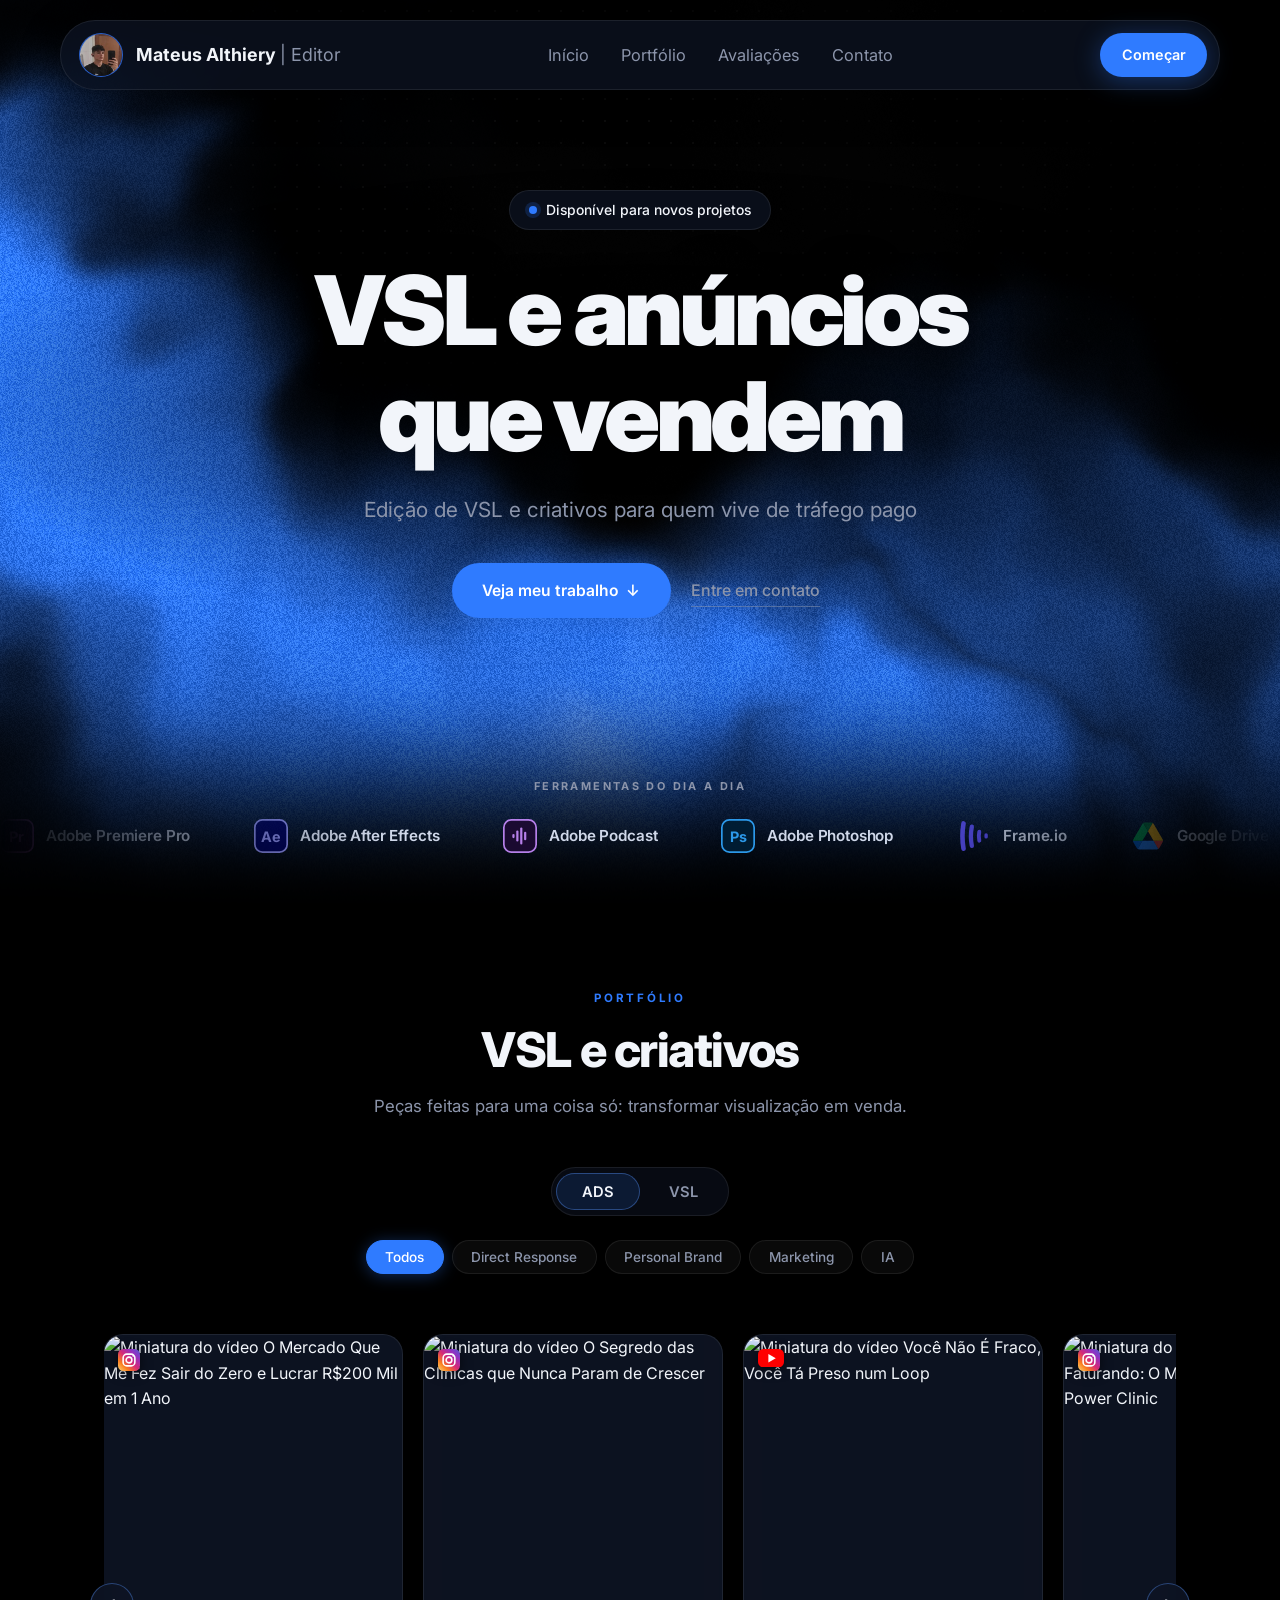
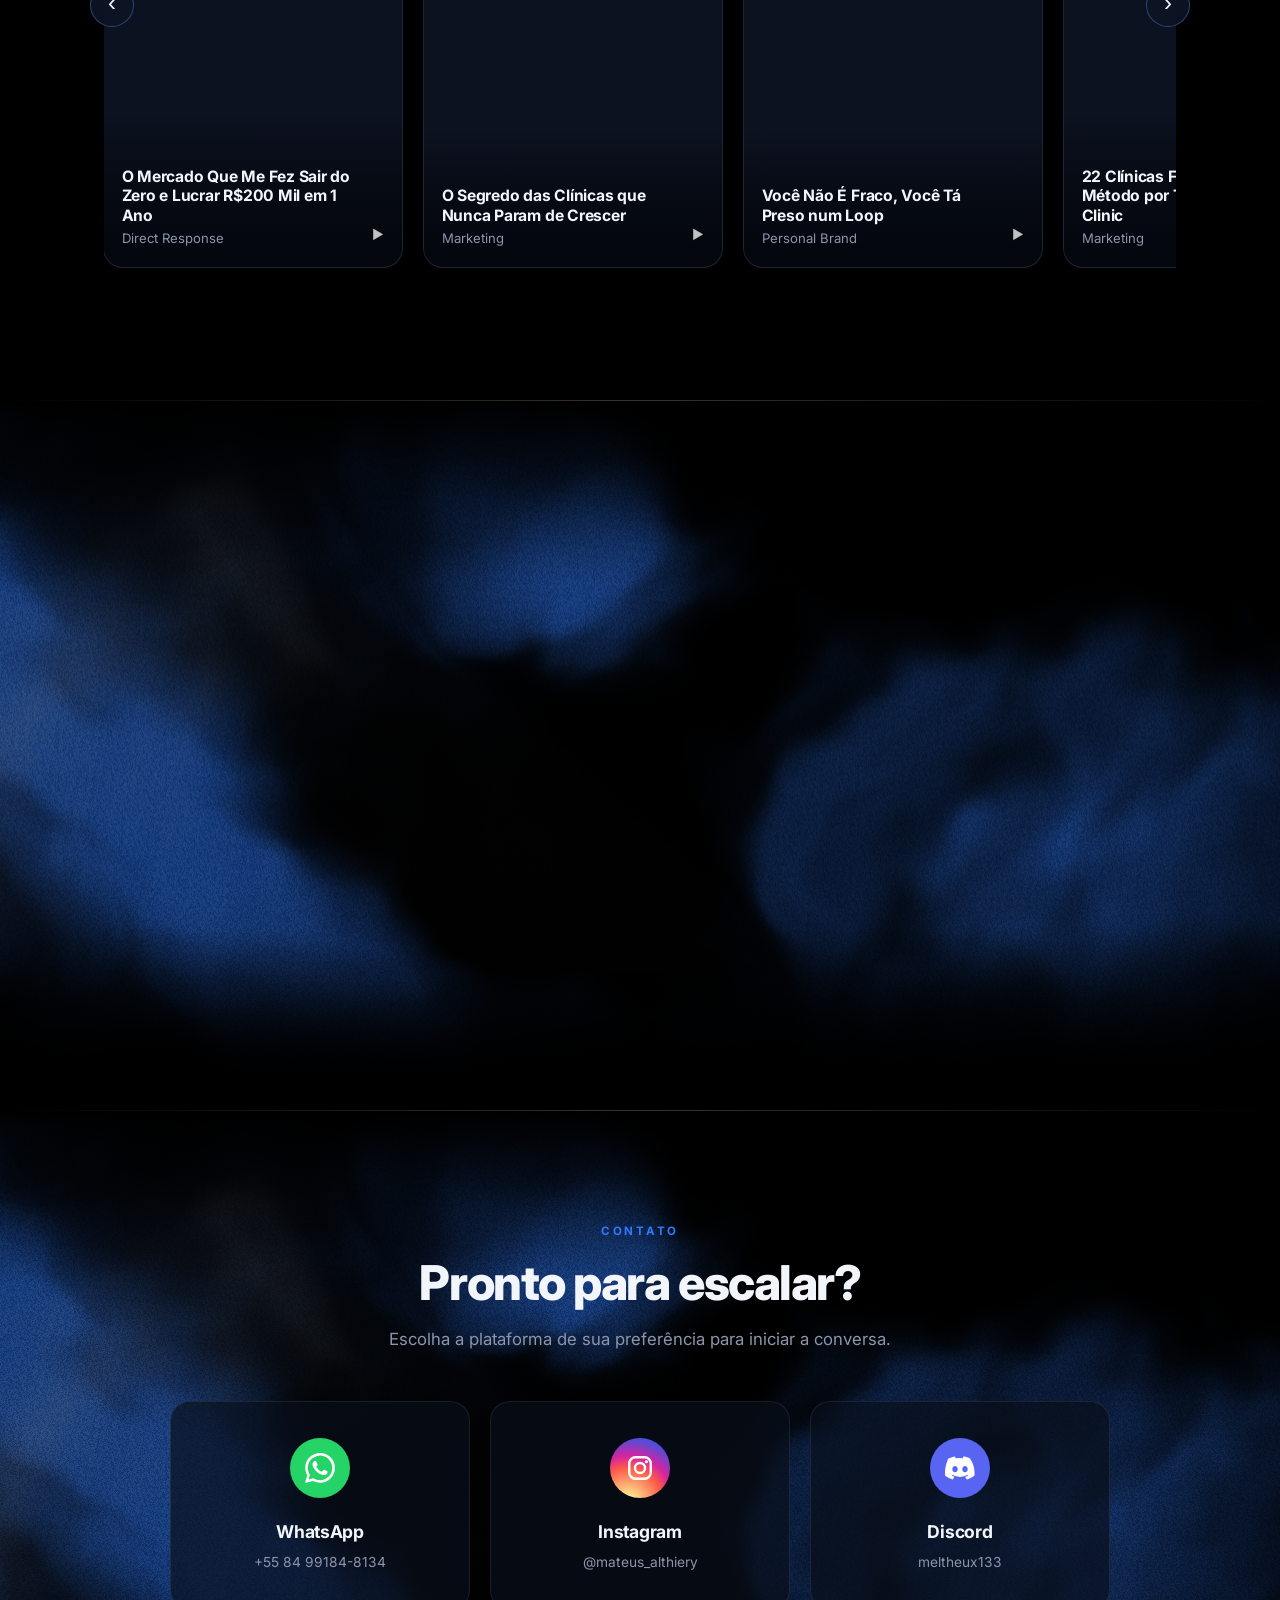
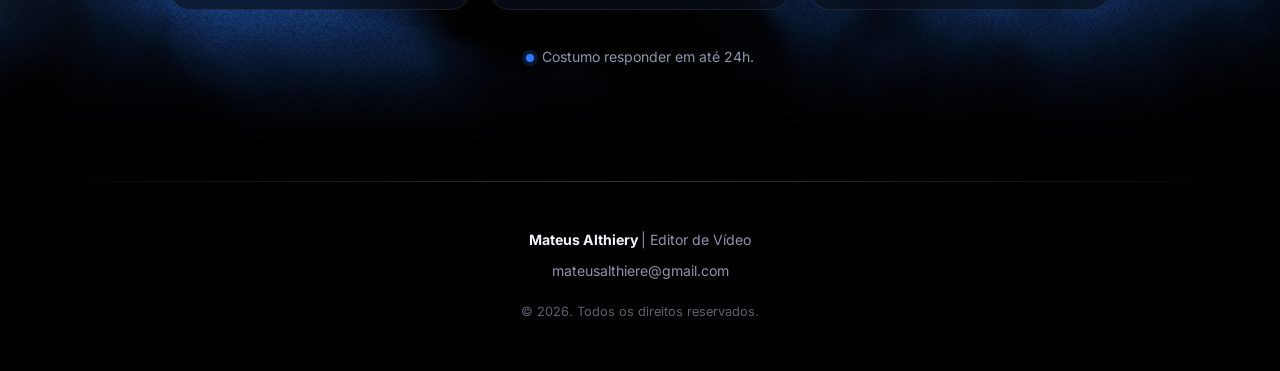
==== vsl/index.html @ 628ea2ff "Faz os vídeos abrirem em 720p Antes de escrever, medi. O player estava entregando "medium" (360p) co" ====
<!-- Versão VSL e anúncios. Cópia independente do portfólio principal:
     mexer aqui não afeta o site da raiz. -->
<!DOCTYPE html>
<html lang="pt-BR">
<head>
  <meta charset="UTF-8">
  <meta name="viewport" content="width=device-width, initial-scale=1.0">
  <title>Mateus Althiery | VSL &amp; Anúncios</title>
  <meta name="description" content="Mateus Althiery edita VSL e criativos de anúncio para quem vive de tráfego pago.">
  <meta name="theme-color" content="#070a12">

  <!-- Prévia ao compartilhar o link no WhatsApp, Instagram, Discord etc.
       Falta og:image: os leitores de prévia (WhatsApp e Facebook em
       especial) exigem URL absoluta, que só dá para escrever quando o site
       tiver domínio. -->
  <meta property="og:type" content="website">
  <meta property="og:title" content="Mateus Althiery | VSL &amp; Anúncios">
  <meta property="og:description" content="Edição de VSL e criativos de anúncio para tráfego pago.">
  <meta property="og:locale" content="pt_BR">
  <meta name="twitter:card" content="summary_large_image">

  <!-- favicon.ico fica na raiz de propósito: é o caminho que o navegador
       pede sozinho, mesmo sem tag nenhuma, e serve de rede de segurança
       para quem ignora o PNG ou já guardou em cache que o site não tinha. -->
  <link rel="icon" href="favicon.ico?v=msxfsxzx" sizes="32x32">
  <link rel="icon" href="assets/favicon-32.png?v=msxfsxzx" sizes="32x32" type="image/png">
  <link rel="apple-touch-icon" href="assets/apple-touch-icon.png?v=msxfsxzx">

  <link rel="preconnect" href="https://fonts.googleapis.com">
  <link rel="preconnect" href="https://fonts.gstatic.com" crossorigin>
  <link href="https://fonts.googleapis.com/css2?family=Barlow+Condensed:wght@900&family=Inter:wght@400;500;600;700;800;900&display=swap" rel="stylesheet">
  <link rel="stylesheet" href="styles.css?v=mtwm1e0w">
</head>
<body>
  <div class="page-bg" aria-hidden="true">
    <!-- As manchas em CSS são a reserva: se o WebGL não iniciar, elas
         continuam à vista e o fundo segue animado. -->
    <span class="bg-blob blob-1"></span>
    <span class="bg-blob blob-2"></span>
    <span class="bg-blob blob-3"></span>
  </div>

  <!-- Gradiente do selo do Instagram, definido uma vez e reusado nos cards -->
  <svg width="0" height="0" aria-hidden="true" focusable="false" style="position:absolute">
    <defs>
      <linearGradient id="ig-grad" x1="0" y1="1" x2="1" y2="0">
        <stop offset="0" stop-color="#feda75"/>
        <stop offset="0.25" stop-color="#fa7e1e"/>
        <stop offset="0.5" stop-color="#d62976"/>
        <stop offset="0.75" stop-color="#962fbf"/>
        <stop offset="1" stop-color="#4f5bd5"/>
      </linearGradient>
    </defs>
  </svg>

  <header class="site-header">
    <nav class="navbar">
      <a href="#home" class="logo">
        <img class="logo-mark" src="assets/avatar.jpg" alt="Foto de Mateus Althiery" width="44" height="44">
        <span class="logo-text">Mateus Althiery <span class="logo-tag">| Editor</span></span>
      </a>
      <ul class="nav-links">
        <li><a href="#home">Início</a></li>
        <li><a href="#portfolio">Portfólio</a></li>
        <li><a href="#reviews">Avaliações</a></li>
        <li><a href="#contact">Contato</a></li>
      </ul>
      <div class="nav-end">
        <a href="#contact" class="btn btn-primary btn-sm">Começar</a>
      </div>
    </nav>
  </header>

  <main>
    <section id="home" class="hero">
      <canvas class="bg-canvas" id="bg-canvas" aria-hidden="true"></canvas>
      <div class="container hero-inner">
        <p class="hero-badge reveal"><span class="badge-dot"></span><span>Disponível para novos projetos</span></p>
        <h1 class="reveal">VSL e anúncios<br>que vendem</h1>
        <p class="hero-subtitle reveal">Edição de VSL e criativos para quem vive de tráfego pago</p>
        <div class="hero-actions reveal">
          <a href="#portfolio" class="btn btn-primary"><span>Veja meu trabalho</span> <span class="arrow">↓</span></a>
          <a href="#contact" class="btn-link">Entre em contato</a>
        </div>
      </div>
    </section>

    <!-- Faixa de ferramentas. O <ul> traz os seis itens uma vez; o script
         clona a lista para a esteira poder rodar em laço. Sem JS, ou com
         "menos movimento" ligado, ela fica parada e rolável na mão. -->
    <section class="tools" aria-label="Ferramentas que uso">
      <p class="tools-eyebrow">FERRAMENTAS DO DIA A DIA</p>
      <div class="tools-marquee">
        <ul class="tools-track">
          <li class="tool">
            <span class="tool-logo" aria-hidden="true">
              <svg viewBox="0 0 40 40" xmlns="http://www.w3.org/2000/svg">
                <rect x="1" y="1" width="38" height="38" rx="9" fill="#2a0634" stroke="#ea77ff" stroke-width="2"/>
                <text x="20" y="21" text-anchor="middle" dominant-baseline="central" fill="#ea77ff" font-family="Inter, 'Segoe UI', Roboto, Helvetica, Arial, sans-serif" font-size="17" font-weight="700">Pr</text>
              </svg>
            </span>
            <span class="tool-name">Adobe Premiere Pro</span>
          </li>
          <li class="tool">
            <span class="tool-logo" aria-hidden="true">
              <svg viewBox="0 0 40 40" xmlns="http://www.w3.org/2000/svg">
                <rect x="1" y="1" width="38" height="38" rx="9" fill="#00005b" stroke="#9999ff" stroke-width="2"/>
                <text x="20" y="21" text-anchor="middle" dominant-baseline="central" fill="#9999ff" font-family="Inter, 'Segoe UI', Roboto, Helvetica, Arial, sans-serif" font-size="17" font-weight="700">Ae</text>
              </svg>
            </span>
            <span class="tool-name">Adobe After Effects</span>
          </li>
          <li class="tool">
            <span class="tool-logo" aria-hidden="true">
              <svg viewBox="0 0 40 40" xmlns="http://www.w3.org/2000/svg">
                <rect x="1" y="1" width="38" height="38" rx="9" fill="#1d0b33" stroke="#c98cff" stroke-width="2"/>
                <g fill="#c98cff">
                  <rect x="11" y="17.5" width="2.6" height="5" rx="1.3"/>
                  <rect x="15.6" y="13.5" width="2.6" height="13" rx="1.3"/>
                  <rect x="20.2" y="10" width="2.6" height="20" rx="1.3"/>
                  <rect x="24.8" y="15" width="2.6" height="10" rx="1.3"/>
                </g>
              </svg>
            </span>
            <span class="tool-name">Adobe Podcast</span>
          </li>
          <li class="tool">
            <span class="tool-logo" aria-hidden="true">
              <svg viewBox="0 0 40 40" xmlns="http://www.w3.org/2000/svg">
                <rect x="1" y="1" width="38" height="38" rx="9" fill="#001e36" stroke="#31a8ff" stroke-width="2"/>
                <text x="20" y="21" text-anchor="middle" dominant-baseline="central" fill="#31a8ff" font-family="Inter, 'Segoe UI', Roboto, Helvetica, Arial, sans-serif" font-size="17" font-weight="700">Ps</text>
              </svg>
            </span>
            <span class="tool-name">Adobe Photoshop</span>
          </li>
          <li class="tool">
            <span class="tool-logo tool-logo-plain" aria-hidden="true">
              <svg viewBox="26 25 458 458" xmlns="http://www.w3.org/2000/svg" fill="none" stroke="#5c50f5" stroke-linecap="round">
                <path d="M95 62 C 75 180, 75 330, 95 448" stroke-width="70"/>
                <path d="M222 112 C 205 200, 205 320, 222 404" stroke-width="66"/>
                <path d="M336 188 C 328 225, 328 290, 336 325" stroke-width="60"/>
                <path d="M440 238 L 440 268" stroke-width="52"/>
              </svg>
            </span>
            <span class="tool-name">Frame.io</span>
          </li>
          <li class="tool">
            <span class="tool-logo tool-logo-plain" aria-hidden="true">
              <svg viewBox="0 0 87.3 78" xmlns="http://www.w3.org/2000/svg">
                <path d="M6.6 66.85l3.85 6.65c.8 1.4 1.95 2.5 3.3 3.3l13.75-23.8H0c0 1.55.4 3.1 1.2 4.5z" fill="#0066da"/>
                <path d="M43.65 25L29.9 1.2c-1.35.8-2.5 1.9-3.3 3.3l-25.4 44A9.06 9.06 0 0 0 0 53h27.5z" fill="#00ac47"/>
                <path d="M73.55 76.8c1.35-.8 2.5-1.9 3.3-3.3l1.6-2.75 7.65-13.25c.8-1.4 1.2-2.95 1.2-4.5H59.798l5.852 11.5z" fill="#ea4335"/>
                <path d="M43.65 25L57.4 1.2C56.05.4 54.5 0 52.9 0H34.4c-1.6 0-3.15.45-4.5 1.2z" fill="#00832d"/>
                <path d="M59.8 53H27.5L13.75 76.8c1.35.8 2.9 1.2 4.5 1.2h50.8c1.6 0 3.15-.45 4.5-1.2z" fill="#2684fc"/>
                <path d="M73.4 26.5l-12.7-22c-.8-1.4-1.95-2.5-3.3-3.3L43.65 25l16.15 28h27.45c0-1.55-.4-3.1-1.2-4.5z" fill="#ffba00"/>
              </svg>
            </span>
            <span class="tool-name">Google Drive</span>
          </li>
        </ul>
      </div>
    </section>

    <section id="portfolio" class="portfolio">
      <div class="container">
        <p class="eyebrow reveal">PORTFÓLIO</p>
        <h2 class="reveal">VSL e criativos</h2>
        <p class="section-subtitle reveal">Peças feitas para uma coisa só: transformar visualização em venda.</p>

        <div class="format-toggle reveal" role="tablist" aria-label="Formato dos vídeos">
          <button class="format-btn is-active" data-format="short" role="tab" aria-selected="true">ADS</button>
          <button class="format-btn" data-format="long" role="tab" aria-selected="false">VSL</button>
        </div>

        <div class="cat-filters reveal" data-for="short">
          <button class="filter-btn is-active" data-cat="all">Todos</button>
          <button class="filter-btn" data-cat="direct-response">Direct Response</button>
          <button class="filter-btn" data-cat="personal-brand">Personal Brand</button>
          <button class="filter-btn" data-cat="marketing">Marketing</button>
          <button class="filter-btn" data-cat="ia">IA</button>
        </div>

        <div class="carousel">
          <button class="rail-nav prev" type="button" aria-label="Ver trabalhos anteriores">‹</button>
          <button class="rail-nav next" type="button" aria-label="Ver próximos trabalhos">›</button>
          <div class="portfolio-grid mode-short" tabindex="0" role="group" aria-label="Trabalhos em destaque">
          <!-- Vídeos curtos -->
          <article class="portfolio-item" data-format="short" data-cat="direct-response">
            <a class="card is-vertical" data-video="B1Ph96RbZvU" href="https://youtube.com/shorts/B1Ph96RbZvU" target="_blank" rel="noopener">
              <img class="thumb" width="1080" height="1920" src="https://i.ytimg.com/vi/B1Ph96RbZvU/oar1.jpg" alt="Miniatura do vídeo O Mercado Que Me Fez Sair do Zero e Lucrar R$200 Mil em 1 Ano" loading="lazy">
              <span class="yt-badge ig-badge" aria-hidden="true"><svg viewBox="0 0 24 24"><rect width="24" height="24" rx="6" fill="url(#ig-grad)"/><rect x="5.6" y="5.6" width="12.8" height="12.8" rx="4" fill="none" stroke="#fff" stroke-width="1.7"/><circle cx="12" cy="12" r="3.15" fill="none" stroke="#fff" stroke-width="1.7"/><circle cx="16.7" cy="7.4" r="1.05" fill="#fff"/></svg></span>
              <span class="card-overlay">
                <h3 class="card-title">O Mercado Que Me Fez Sair do Zero e Lucrar R$200 Mil em 1 Ano</h3>
                <span class="card-cat">Direct Response</span>
              </span>
              <span class="play-cue" aria-hidden="true">▶</span>
            </a>
          </article>

<article class="portfolio-item" data-format="short" data-cat="marketing">
            <a class="card is-vertical" data-video="cpbBHUYB6ok" href="https://youtube.com/shorts/cpbBHUYB6ok" target="_blank" rel="noopener">
              <img class="thumb-bg" width="1080" height="1920" src="https://i.ytimg.com/vi/cpbBHUYB6ok/oardefault.jpg" alt="" aria-hidden="true" loading="lazy">
              <img class="thumb" width="1080" height="1920" src="https://i.ytimg.com/vi/cpbBHUYB6ok/oardefault.jpg" alt="Miniatura do vídeo O Segredo das Clínicas que Nunca Param de Crescer" loading="lazy">
              <span class="yt-badge ig-badge" aria-hidden="true"><svg viewBox="0 0 24 24"><rect width="24" height="24" rx="6" fill="url(#ig-grad)"/><rect x="5.6" y="5.6" width="12.8" height="12.8" rx="4" fill="none" stroke="#fff" stroke-width="1.7"/><circle cx="12" cy="12" r="3.15" fill="none" stroke="#fff" stroke-width="1.7"/><circle cx="16.7" cy="7.4" r="1.05" fill="#fff"/></svg></span>
              <span class="card-overlay">
                <h3 class="card-title">O Segredo das Clínicas que Nunca Param de Crescer</h3>
                <span class="card-cat">Marketing</span>
              </span>
              <span class="play-cue" aria-hidden="true">▶</span>
            </a>
          </article>

                              <article class="portfolio-item" data-format="short" data-cat="personal-brand">
            <a class="card is-vertical" data-video="_UD3Il69Qkc" href="https://youtube.com/shorts/_UD3Il69Qkc" target="_blank" rel="noopener">
              <img class="thumb-bg" width="1080" height="1920" src="https://i.ytimg.com/vi/_UD3Il69Qkc/oardefault.jpg" alt="" aria-hidden="true" loading="lazy">
              <img class="thumb" width="1080" height="1920" src="https://i.ytimg.com/vi/_UD3Il69Qkc/oardefault.jpg" alt="Miniatura do vídeo Você Não É Fraco, Você Tá Preso num Loop" loading="lazy">
              <span class="yt-badge" aria-hidden="true"><svg viewBox="0 0 24 17"><rect width="24" height="17" rx="5" fill="#f00"/><path d="M9.6 4.6v7.8L16.4 8.5z" fill="#fff"/></svg></span>
              <span class="card-overlay">
                <h3 class="card-title">Você Não É Fraco, Você Tá Preso num Loop</h3>
                <span class="card-cat">Personal Brand</span>
              </span>
              <span class="play-cue" aria-hidden="true">▶</span>
            </a>
          </article>

          <article class="portfolio-item" data-format="short" data-cat="marketing">
            <a class="card is-vertical" data-video="GDoVMyQNGU0" href="https://youtube.com/shorts/GDoVMyQNGU0" target="_blank" rel="noopener">
              <img class="thumb-bg" width="1080" height="1920" src="https://i.ytimg.com/vi/GDoVMyQNGU0/oardefault.jpg" alt="" aria-hidden="true" loading="lazy">
              <img class="thumb" width="1080" height="1920" src="https://i.ytimg.com/vi/GDoVMyQNGU0/oardefault.jpg" alt="Miniatura do vídeo 22 Clínicas Faturando: O Método por Trás do Power Clinic" loading="lazy">
              <span class="yt-badge ig-badge" aria-hidden="true"><svg viewBox="0 0 24 24"><rect width="24" height="24" rx="6" fill="url(#ig-grad)"/><rect x="5.6" y="5.6" width="12.8" height="12.8" rx="4" fill="none" stroke="#fff" stroke-width="1.7"/><circle cx="12" cy="12" r="3.15" fill="none" stroke="#fff" stroke-width="1.7"/><circle cx="16.7" cy="7.4" r="1.05" fill="#fff"/></svg></span>
              <span class="card-overlay">
                <h3 class="card-title">22 Clínicas Faturando: O Método por Trás do Power Clinic</h3>
                <span class="card-cat">Marketing</span>
              </span>
              <span class="play-cue" aria-hidden="true">▶</span>
            </a>
          </article>

          <article class="portfolio-item" data-format="short" data-cat="personal-brand">
            <a class="card is-vertical" data-video="BJxW_Jw5yh4" href="https://youtube.com/shorts/BJxW_Jw5yh4" target="_blank" rel="noopener">
              <img class="thumb-bg" width="1080" height="1920" src="https://i.ytimg.com/vi/BJxW_Jw5yh4/oardefault.jpg" alt="" aria-hidden="true" loading="lazy">
              <img class="thumb" width="1080" height="1920" src="https://i.ytimg.com/vi/BJxW_Jw5yh4/oardefault.jpg" alt="Miniatura do vídeo Como Manter a Clareza Mental Sendo Dona de Clínica" loading="lazy">
              <span class="yt-badge ig-badge" aria-hidden="true"><svg viewBox="0 0 24 24"><rect width="24" height="24" rx="6" fill="url(#ig-grad)"/><rect x="5.6" y="5.6" width="12.8" height="12.8" rx="4" fill="none" stroke="#fff" stroke-width="1.7"/><circle cx="12" cy="12" r="3.15" fill="none" stroke="#fff" stroke-width="1.7"/><circle cx="16.7" cy="7.4" r="1.05" fill="#fff"/></svg></span>
              <span class="card-overlay">
                <h3 class="card-title">Como Manter a Clareza Mental Sendo Dona de Clínica</h3>
                <span class="card-cat">Personal Brand</span>
              </span>
              <span class="play-cue" aria-hidden="true">▶</span>
            </a>
          </article>

<article class="portfolio-item" data-format="short" data-cat="ia">
            <a class="card is-vertical" data-video="koJ6ztf1IRI" href="https://youtube.com/shorts/koJ6ztf1IRI" target="_blank" rel="noopener">
              <img class="thumb-bg" width="1080" height="1920" src="https://i.ytimg.com/vi/koJ6ztf1IRI/oardefault.jpg" alt="" aria-hidden="true" loading="lazy">
              <img class="thumb" width="1080" height="1920" src="https://i.ytimg.com/vi/koJ6ztf1IRI/oardefault.jpg" alt="Miniatura do vídeo Donos de Empresa e Editores de Vídeo" loading="lazy">
              <span class="yt-badge ig-badge" aria-hidden="true"><svg viewBox="0 0 24 24"><rect width="24" height="24" rx="6" fill="url(#ig-grad)"/><rect x="5.6" y="5.6" width="12.8" height="12.8" rx="4" fill="none" stroke="#fff" stroke-width="1.7"/><circle cx="12" cy="12" r="3.15" fill="none" stroke="#fff" stroke-width="1.7"/><circle cx="16.7" cy="7.4" r="1.05" fill="#fff"/></svg></span>
              <span class="card-overlay">
                <h3 class="card-title">Donos de Empresa e Editores de Vídeo</h3>
                <span class="card-cat">IA</span>
              </span>
              <span class="play-cue" aria-hidden="true">▶</span>
            </a>
          </article>

          <article class="portfolio-item" data-format="short" data-cat="direct-response">
            <a class="card is-vertical" data-video="EOTc7_WV0Rk" href="https://youtube.com/shorts/EOTc7_WV0Rk" target="_blank" rel="noopener">
              <img class="thumb-bg" width="1080" height="1920" src="https://i.ytimg.com/vi/EOTc7_WV0Rk/oar1.jpg" alt="" aria-hidden="true" loading="lazy">
              <img class="thumb" width="1080" height="1920" src="https://i.ytimg.com/vi/EOTc7_WV0Rk/oar1.jpg" alt="Miniatura do vídeo Grupo Valority: Liberte-se do Financiamento Abusivo" loading="lazy">
              <span class="yt-badge" aria-hidden="true"><svg viewBox="0 0 24 17"><rect width="24" height="17" rx="5" fill="#f00"/><path d="M9.6 4.6v7.8L16.4 8.5z" fill="#fff"/></svg></span>
              <span class="card-overlay">
                <h3 class="card-title">Grupo Valority: Liberte-se do Financiamento Abusivo</h3>
                <span class="card-cat">Direct Response</span>
              </span>
              <span class="play-cue" aria-hidden="true">▶</span>
            </a>
          </article>

          <article class="portfolio-item" data-format="short" data-cat="direct-response">
            <a class="card is-vertical" data-video="r6B7DFDPe3g" href="https://youtube.com/shorts/r6B7DFDPe3g" target="_blank" rel="noopener">
              <img class="thumb-bg" width="1080" height="1920" src="https://i.ytimg.com/vi/r6B7DFDPe3g/oar1.jpg" alt="" aria-hidden="true" loading="lazy">
              <img class="thumb" width="1080" height="1920" src="https://i.ytimg.com/vi/r6B7DFDPe3g/oar1.jpg" alt="Miniatura do vídeo FC3 Agro: Onde o Trator Trava, o Drone Resolve" loading="lazy">
              <span class="yt-badge" aria-hidden="true"><svg viewBox="0 0 24 17"><rect width="24" height="17" rx="5" fill="#f00"/><path d="M9.6 4.6v7.8L16.4 8.5z" fill="#fff"/></svg></span>
              <span class="card-overlay">
                <h3 class="card-title">FC3 Agro: Onde o Trator Trava, o Drone Resolve</h3>
                <span class="card-cat">Direct Response</span>
              </span>
              <span class="play-cue" aria-hidden="true">▶</span>
            </a>
          </article>

          <article class="portfolio-item" data-format="short" data-cat="direct-response">
            <a class="card is-vertical" data-video="5Q22KJFLgQY" href="https://youtube.com/shorts/5Q22KJFLgQY" target="_blank" rel="noopener">
              <img class="thumb-bg" width="1080" height="1920" src="https://i.ytimg.com/vi/5Q22KJFLgQY/oar1.jpg" alt="" aria-hidden="true" loading="lazy">
              <img class="thumb" width="1080" height="1920" src="https://i.ytimg.com/vi/5Q22KJFLgQY/oar1.jpg" alt="Miniatura do vídeo FP Importados: Experimente Antes de Comprar" loading="lazy">
              <span class="yt-badge" aria-hidden="true"><svg viewBox="0 0 24 17"><rect width="24" height="17" rx="5" fill="#f00"/><path d="M9.6 4.6v7.8L16.4 8.5z" fill="#fff"/></svg></span>
              <span class="card-overlay">
                <h3 class="card-title">FP Importados: Experimente Antes de Comprar</h3>
                <span class="card-cat">Direct Response</span>
              </span>
              <span class="play-cue" aria-hidden="true">▶</span>
            </a>
          </article>

          <article class="portfolio-item" data-format="short" data-cat="direct-response">
            <a class="card is-vertical" data-video="7inPsi88R_8" href="https://youtube.com/shorts/7inPsi88R_8" target="_blank" rel="noopener">
              <img class="thumb-bg" width="1080" height="1920" src="https://i.ytimg.com/vi/7inPsi88R_8/oar1.jpg" alt="" aria-hidden="true" loading="lazy">
              <img class="thumb" width="1080" height="1920" src="https://i.ytimg.com/vi/7inPsi88R_8/oar1.jpg" alt="Miniatura do vídeo Bolsas Artesanais Exclusivas" loading="lazy">
              <span class="yt-badge" aria-hidden="true"><svg viewBox="0 0 24 17"><rect width="24" height="17" rx="5" fill="#f00"/><path d="M9.6 4.6v7.8L16.4 8.5z" fill="#fff"/></svg></span>
              <span class="card-overlay">
                <h3 class="card-title">Bolsas Artesanais Exclusivas</h3>
                <span class="card-cat">Direct Response</span>
              </span>
              <span class="play-cue" aria-hidden="true">▶</span>
            </a>
          </article>

          <article class="portfolio-item" data-format="short" data-cat="direct-response">
            <a class="card is-vertical" data-video="E8WDiTBh5Rc" href="https://youtube.com/shorts/E8WDiTBh5Rc" target="_blank" rel="noopener">
              <img class="thumb-bg" width="1080" height="1920" src="https://i.ytimg.com/vi/E8WDiTBh5Rc/oar1.jpg" alt="" aria-hidden="true" loading="lazy">
              <img class="thumb" width="1080" height="1920" src="https://i.ytimg.com/vi/E8WDiTBh5Rc/oar1.jpg" alt="Miniatura do vídeo O Produto Errado Quebra Seu Cabelo" loading="lazy">
              <span class="yt-badge" aria-hidden="true"><svg viewBox="0 0 24 17"><rect width="24" height="17" rx="5" fill="#f00"/><path d="M9.6 4.6v7.8L16.4 8.5z" fill="#fff"/></svg></span>
              <span class="card-overlay">
                <h3 class="card-title">O Produto Errado Quebra Seu Cabelo</h3>
                <span class="card-cat">Direct Response</span>
              </span>
              <span class="play-cue" aria-hidden="true">▶</span>
            </a>
          </article>

          <article class="portfolio-item" data-format="short" data-cat="direct-response">
            <a class="card is-vertical" data-video="NxnA4LQDp_8" href="https://youtube.com/shorts/NxnA4LQDp_8" target="_blank" rel="noopener">
              <img class="thumb-bg" width="1080" height="1920" src="https://i.ytimg.com/vi/NxnA4LQDp_8/oar1.jpg" alt="" aria-hidden="true" loading="lazy">
              <img class="thumb" width="1080" height="1920" src="https://i.ytimg.com/vi/NxnA4LQDp_8/oar1.jpg" alt="Miniatura do vídeo Experimente Antes de Comprar" loading="lazy">
              <span class="yt-badge" aria-hidden="true"><svg viewBox="0 0 24 17"><rect width="24" height="17" rx="5" fill="#f00"/><path d="M9.6 4.6v7.8L16.4 8.5z" fill="#fff"/></svg></span>
              <span class="card-overlay">
                <h3 class="card-title">Experimente Antes de Comprar</h3>
                <span class="card-cat">Direct Response</span>
              </span>
              <span class="play-cue" aria-hidden="true">▶</span>
            </a>
          </article>

          <article class="portfolio-item" data-format="short" data-cat="ia">
            <a class="card is-vertical" data-video="b-QnY_jGYyQ" href="https://youtube.com/shorts/b-QnY_jGYyQ" target="_blank" rel="noopener">
              <img class="thumb-bg" width="1080" height="1920" src="https://i.ytimg.com/vi/b-QnY_jGYyQ/oar1.jpg" alt="" aria-hidden="true" loading="lazy">
              <img class="thumb" width="1080" height="1920" src="https://i.ytimg.com/vi/b-QnY_jGYyQ/oar1.jpg" alt="Miniatura do vídeo Nexor IA: O Atendente Que Nunca Dorme" loading="lazy">
              <span class="yt-badge" aria-hidden="true"><svg viewBox="0 0 24 17"><rect width="24" height="17" rx="5" fill="#f00"/><path d="M9.6 4.6v7.8L16.4 8.5z" fill="#fff"/></svg></span>
              <span class="card-overlay">
                <h3 class="card-title">Nexor IA: O Atendente Que Nunca Dorme</h3>
                <span class="card-cat">IA</span>
              </span>
              <span class="play-cue" aria-hidden="true">▶</span>
            </a>
          </article>

          <article class="portfolio-item" data-format="short" data-cat="direct-response">
            <a class="card is-vertical" data-video="T6G43pMFDV4" href="https://youtube.com/shorts/T6G43pMFDV4" target="_blank" rel="noopener">
              <img class="thumb-bg" width="1080" height="1920" src="https://i.ytimg.com/vi/T6G43pMFDV4/oar1.jpg" alt="" aria-hidden="true" loading="lazy">
              <img class="thumb" width="1080" height="1920" src="https://i.ytimg.com/vi/T6G43pMFDV4/oar1.jpg" alt="Miniatura do vídeo Pare de Comer Menos e Malhar Mais" loading="lazy">
              <span class="yt-badge" aria-hidden="true"><svg viewBox="0 0 24 17"><rect width="24" height="17" rx="5" fill="#f00"/><path d="M9.6 4.6v7.8L16.4 8.5z" fill="#fff"/></svg></span>
              <span class="card-overlay">
                <h3 class="card-title">Pare de Comer Menos e Malhar Mais</h3>
                <span class="card-cat">Direct Response</span>
              </span>
              <span class="play-cue" aria-hidden="true">▶</span>
            </a>
          </article>

          <article class="portfolio-item" data-format="short" data-cat="ia">
            <a class="card is-vertical" data-video="DrZmFEzAYpQ" href="https://youtube.com/shorts/DrZmFEzAYpQ" target="_blank" rel="noopener">
              <img class="thumb-bg" width="1080" height="1920" src="https://i.ytimg.com/vi/DrZmFEzAYpQ/oar1.jpg" alt="" aria-hidden="true" loading="lazy">
              <img class="thumb" width="1080" height="1920" src="https://i.ytimg.com/vi/DrZmFEzAYpQ/oar1.jpg" alt="Miniatura do vídeo Saiam do Piloto Automático" loading="lazy">
              <span class="yt-badge" aria-hidden="true"><svg viewBox="0 0 24 17"><rect width="24" height="17" rx="5" fill="#f00"/><path d="M9.6 4.6v7.8L16.4 8.5z" fill="#fff"/></svg></span>
              <span class="card-overlay">
                <h3 class="card-title">Saiam do Piloto Automático</h3>
                <span class="card-cat">IA</span>
              </span>
              <span class="play-cue" aria-hidden="true">▶</span>
            </a>
          </article>

          <article class="portfolio-item" data-format="short" data-cat="marketing">
            <a class="card is-vertical" data-video="8svckGJHpG0" href="https://youtube.com/shorts/8svckGJHpG0" target="_blank" rel="noopener">
              <img class="thumb-bg" width="1080" height="1920" src="https://i.ytimg.com/vi/8svckGJHpG0/oar1.jpg" alt="" aria-hidden="true" loading="lazy">
              <img class="thumb" width="1080" height="1920" src="https://i.ytimg.com/vi/8svckGJHpG0/oar1.jpg" alt="Miniatura do vídeo Seu Usado Vale Upgrade" loading="lazy">
              <span class="yt-badge" aria-hidden="true"><svg viewBox="0 0 24 17"><rect width="24" height="17" rx="5" fill="#f00"/><path d="M9.6 4.6v7.8L16.4 8.5z" fill="#fff"/></svg></span>
              <span class="card-overlay">
                <h3 class="card-title">Seu Usado Vale Upgrade</h3>
                <span class="card-cat">Marketing</span>
              </span>
              <span class="play-cue" aria-hidden="true">▶</span>
            </a>
          </article>

          <article class="portfolio-item" data-format="short" data-cat="marketing">
            <a class="card is-vertical" data-video="UCLhcCiyBIc" href="https://youtube.com/shorts/UCLhcCiyBIc" target="_blank" rel="noopener">
              <img class="thumb-bg" width="1080" height="1920" src="https://i.ytimg.com/vi/UCLhcCiyBIc/oar1.jpg" alt="" aria-hidden="true" loading="lazy">
              <img class="thumb" width="1080" height="1920" src="https://i.ytimg.com/vi/UCLhcCiyBIc/oar1.jpg" alt="Miniatura do vídeo Do 12 ao 16 Pro Max" loading="lazy">
              <span class="yt-badge" aria-hidden="true"><svg viewBox="0 0 24 17"><rect width="24" height="17" rx="5" fill="#f00"/><path d="M9.6 4.6v7.8L16.4 8.5z" fill="#fff"/></svg></span>
              <span class="card-overlay">
                <h3 class="card-title">Do 12 ao 16 Pro Max</h3>
                <span class="card-cat">Marketing</span>
              </span>
              <span class="play-cue" aria-hidden="true">▶</span>
            </a>
          </article>

          <article class="portfolio-item" data-format="short" data-cat="marketing">
            <a class="card is-vertical" data-video="vH2IeFA0rCo" href="https://youtube.com/shorts/vH2IeFA0rCo" target="_blank" rel="noopener">
              <img class="thumb-bg" width="1080" height="1920" src="https://i.ytimg.com/vi/vH2IeFA0rCo/oar1.jpg" alt="" aria-hidden="true" loading="lazy">
              <img class="thumb" width="1080" height="1920" src="https://i.ytimg.com/vi/vH2IeFA0rCo/oar1.jpg" alt="Miniatura do vídeo Avaliação do Seu iPhone em 3 Passos" loading="lazy">
              <span class="yt-badge" aria-hidden="true"><svg viewBox="0 0 24 17"><rect width="24" height="17" rx="5" fill="#f00"/><path d="M9.6 4.6v7.8L16.4 8.5z" fill="#fff"/></svg></span>
              <span class="card-overlay">
                <h3 class="card-title">Avaliação do Seu iPhone em 3 Passos</h3>
                <span class="card-cat">Marketing</span>
              </span>
              <span class="play-cue" aria-hidden="true">▶</span>
            </a>
          </article>

          <article class="portfolio-item" data-format="short" data-cat="marketing">
            <a class="card is-vertical" data-video="mfGIp69XbLk" href="https://youtube.com/shorts/mfGIp69XbLk" target="_blank" rel="noopener">
              <img class="thumb-bg" width="1080" height="1920" src="https://i.ytimg.com/vi/mfGIp69XbLk/oar1.jpg" alt="" aria-hidden="true" loading="lazy">
              <img class="thumb" width="1080" height="1920" src="https://i.ytimg.com/vi/mfGIp69XbLk/oar1.jpg" alt="Miniatura do vídeo Por que você se sente um fracasso...?" loading="lazy">
              <span class="yt-badge" aria-hidden="true"><svg viewBox="0 0 24 17"><rect width="24" height="17" rx="5" fill="#f00"/><path d="M9.6 4.6v7.8L16.4 8.5z" fill="#fff"/></svg></span>
              <span class="card-overlay">
                <h3 class="card-title">Por que você se sente um fracasso...?</h3>
                <span class="card-cat">Marketing</span>
              </span>
              <span class="play-cue" aria-hidden="true">▶</span>
            </a>
          </article>

          <!-- VSL -->
          <article class="portfolio-item" data-format="long" data-cat="vsl">
            <a class="card" data-video="HZXXPL8nWWQ" href="https://youtu.be/HZXXPL8nWWQ" target="_blank" rel="noopener">
              <img class="thumb" width="1280" height="720" src="https://i.ytimg.com/vi/HZXXPL8nWWQ/hq720.jpg" alt="Miniatura do vídeo O Ritual Matinal das Celebridades" loading="lazy">
              <span class="yt-badge" aria-hidden="true"><svg viewBox="0 0 24 17"><rect width="24" height="17" rx="5" fill="#f00"/><path d="M9.6 4.6v7.8L16.4 8.5z" fill="#fff"/></svg></span>
              <span class="card-overlay">
                <h3 class="card-title">O Ritual Matinal das Celebridades</h3>
                <span class="card-cat">VSL</span>
              </span>
              <span class="play-cue" aria-hidden="true">▶</span>
            </a>
          </article>
          </div>
        </div>
      </div>
    </section>

    <section id="reviews" class="reviews">
      <canvas class="bg-canvas bg-canvas-secao" id="bg-canvas-reviews" aria-hidden="true"></canvas>
      <div class="container reviews-motion">
        <p class="eyebrow">AVALIAÇÕES</p>
        <h2>O que dizem os clientes</h2>
        <div class="review-grid">
        <figure class="review">
          <a class="review-foto-faixa" href="https://www.instagram.com/gabrielfgredo/" target="_blank" rel="noopener" aria-label="Abrir o Instagram de Gabriel Figueiredo">
            <img src="assets/gabrielfgredo.jpg" alt="" width="150" height="150" loading="lazy">
                      </a>
          <div class="review-corpo">
            <span class="review-dados">
              <span class="review-linha-nome">
                <span class="review-nome">Gabriel Figueiredo</span>
                <svg class="review-selo" viewBox="0 0 24 24" aria-hidden="true"><path d="M12.00 0.80 L14.38 3.11 L17.60 2.30 L18.51 5.49 L21.70 6.40 L20.89 9.62 L23.20 12.00 L20.89 14.38 L21.70 17.60 L18.51 18.51 L17.60 21.70 L14.38 20.89 L12.00 23.20 L9.62 20.89 L6.40 21.70 L5.49 18.51 L2.30 17.60 L3.11 14.38 L0.80 12.00 L3.11 9.62 L2.30 6.40 L5.49 5.49 L6.40 2.30 L9.62 3.11 Z" fill="#3897f0" stroke="#3897f0" stroke-width="1.6" stroke-linejoin="round"/><path d="M7.6 12.3 10.6 15.2 16.4 9.2" fill="none" stroke="#fff" stroke-width="2.1" stroke-linecap="round" stroke-linejoin="round"/></svg>
                <span class="review-stars" aria-hidden="true">★★★★★</span>
              </span>
              <span class="review-linha-papel">
                <span class="review-papel">Iron Group</span>
                <span class="review-plataforma"><svg viewBox="0 0 24 24" aria-hidden="true"><rect x="3" y="3" width="18" height="18" rx="5" fill="none" stroke="currentColor" stroke-width="1.8"/><circle cx="12" cy="12" r="4.2" fill="none" stroke="currentColor" stroke-width="1.8"/><circle cx="17.2" cy="6.8" r="1.2" fill="currentColor"/></svg><span>Instagram</span></span>
              </span>
            </span>
            <span class="review-tique" aria-hidden="true"></span>
            <blockquote class="review-destaque">“Você manda muito mano<span class="review-ponto">.</span>”</blockquote>
            <div class="review-texto">
              <p>O vídeo ficou muito bom! Realmente ficou muito top, parabéns!</p>
              <p>Curti demais o resultado.</p>
            </div>
          </div>
        </figure>

        <figure class="review">
          <a class="review-foto-faixa" href="https://www.instagram.com/grupovalorityoficial/" target="_blank" rel="noopener" aria-label="Abrir o Instagram do Grupo Valority">
            <img src="assets/ana.jpg" alt="" width="400" height="800" loading="lazy">
          </a>
          <div class="review-corpo">
            <span class="review-dados">
              <span class="review-linha-nome">
                <span class="review-nome">Ana Laura Lopes</span>
                <span class="review-stars" aria-hidden="true">★★★★★</span>
              </span>
              <span class="review-linha-papel">
                <span class="review-papel">Grupo Valority</span>
                <span class="review-plataforma"><svg viewBox="0 0 24 24" aria-hidden="true"><rect x="3" y="3" width="18" height="18" rx="5" fill="none" stroke="currentColor" stroke-width="1.8"/><circle cx="12" cy="12" r="4.2" fill="none" stroke="currentColor" stroke-width="1.8"/><circle cx="17.2" cy="6.8" r="1.2" fill="currentColor"/></svg><span>Instagram</span></span>
              </span>
            </span>
            <span class="review-tique" aria-hidden="true"></span>
            <blockquote class="review-destaque">“Arrasou demais<span class="review-ponto">.</span>”</blockquote>
            <div class="review-texto">
              <p>Ficou muito bom, sério.</p>
              <p>A segunda música foi uma sacada genial.</p>
            </div>
          </div>
        </figure>

        <figure class="review">
          <a class="review-foto-faixa" href="https://www.instagram.com/nataliabeauty/" target="_blank" rel="noopener" aria-label="Abrir o Instagram de Natalia Martins">
            <img src="assets/nataliabeauty.jpg" alt="" width="400" height="800" loading="lazy">
          </a>
          <div class="review-corpo">
            <span class="review-dados">
              <span class="review-linha-nome">
                <span class="review-nome">Natalia Martins</span>
                <svg class="review-selo" viewBox="0 0 24 24" aria-hidden="true"><path d="M12.00 0.80 L14.38 3.11 L17.60 2.30 L18.51 5.49 L21.70 6.40 L20.89 9.62 L23.20 12.00 L20.89 14.38 L21.70 17.60 L18.51 18.51 L17.60 21.70 L14.38 20.89 L12.00 23.20 L9.62 20.89 L6.40 21.70 L5.49 18.51 L2.30 17.60 L3.11 14.38 L0.80 12.00 L3.11 9.62 L2.30 6.40 L5.49 5.49 L6.40 2.30 L9.62 3.11 Z" fill="#3897f0" stroke="#3897f0" stroke-width="1.6" stroke-linejoin="round"/><path d="M7.6 12.3 10.6 15.2 16.4 9.2" fill="none" stroke="#fff" stroke-width="2.1" stroke-linecap="round" stroke-linejoin="round"/></svg>
                <span class="review-stars" aria-hidden="true">★★★★★</span>
              </span>
              <span class="review-linha-papel">
                <span class="review-papel">Empreendedora</span>
                <span class="review-plataforma"><svg viewBox="0 0 24 24" aria-hidden="true"><rect x="3" y="3" width="18" height="18" rx="5" fill="none" stroke="currentColor" stroke-width="1.8"/><circle cx="12" cy="12" r="4.2" fill="none" stroke="currentColor" stroke-width="1.8"/><circle cx="17.2" cy="6.8" r="1.2" fill="currentColor"/></svg><span>Instagram</span></span>
              </span>
            </span>
            <span class="review-tique" aria-hidden="true"></span>
            <blockquote class="review-destaque">“Ficou literalmente perfeito<span class="review-ponto">.</span>”</blockquote>
            <div class="review-texto">
              <p>Muito bom o vídeo mesmo.</p>
              <p>Muito obrigado.</p>
            </div>
          </div>
        </figure>
        </div>
      </div>
    </section>

    <section id="contact" class="contact">
      <canvas class="bg-canvas bg-canvas-secao" id="bg-canvas-contato" aria-hidden="true"></canvas>
      <div class="container">
        <p class="eyebrow reveal">CONTATO</p>
        <h2 class="reveal">Pronto para escalar?</h2>
        <p class="section-subtitle reveal">Escolha a plataforma de sua preferência para iniciar a conversa.</p>
        <div class="contact-cards">
          <a class="contact-card is-whatsapp reveal" href="https://wa.me/5584991848134" target="_blank" rel="noopener">
            <span class="contact-icon icon-whatsapp" aria-hidden="true">
              <svg viewBox="0 0 24 24"><path fill="#fff" d="M17.47 14.38c-.3-.15-1.76-.87-2.03-.97-.28-.1-.47-.15-.67.15-.2.3-.77.97-.94 1.16-.18.2-.35.23-.65.08-.3-.15-1.26-.46-2.39-1.48-.88-.79-1.48-1.76-1.65-2.06-.18-.3-.02-.46.13-.6.14-.14.3-.35.45-.52.15-.18.2-.3.3-.5.1-.2.05-.37-.03-.52-.07-.15-.67-1.61-.91-2.21-.25-.58-.49-.5-.67-.51h-.57c-.2 0-.52.07-.8.37-.27.3-1.04 1.02-1.04 2.48s1.07 2.87 1.22 3.07c.15.2 2.1 3.2 5.08 4.49.7.3 1.26.49 1.69.62.71.23 1.36.2 1.87.12.57-.09 1.76-.72 2-1.41.25-.7.25-1.29.18-1.42-.08-.12-.28-.2-.57-.35M12.05 21.79h-.01a9.87 9.87 0 0 1-5.03-1.38l-.36-.21-3.74.98 1-3.65-.24-.37a9.86 9.86 0 0 1-1.51-5.26A9.88 9.88 0 0 1 18.9 4.95a9.83 9.83 0 0 1 2.9 7 9.88 9.88 0 0 1-9.75 9.84M20.46 3.49A11.82 11.82 0 0 0 12.05 0C5.5 0 .16 5.34.16 11.89c0 2.1.55 4.14 1.59 5.95L.06 24l6.3-1.65a11.88 11.88 0 0 0 5.69 1.45c6.55 0 11.89-5.34 11.89-11.89 0-3.18-1.24-6.17-3.49-8.42"/></svg>
            </span>
            <span class="contact-name">WhatsApp</span>
            <span class="contact-sub">+55 84 99184-8134</span>
          </a>

          <a class="contact-card is-instagram reveal" href="https://www.instagram.com/mateus_althiery/" target="_blank" rel="noopener">
            <span class="contact-icon icon-instagram" aria-hidden="true">
              <svg viewBox="0 0 24 24"><rect x="3.4" y="3.4" width="17.2" height="17.2" rx="5" fill="none" stroke="#fff" stroke-width="1.9"/><circle cx="12" cy="12" r="4" fill="none" stroke="#fff" stroke-width="1.9"/><circle cx="17.1" cy="6.9" r="1.25" fill="#fff"/></svg>
            </span>
            <span class="contact-name">Instagram</span>
            <span class="contact-sub">@mateus_althiery</span>
          </a>

          <button class="contact-card is-discord reveal" type="button" data-copy="meltheux133">
            <span class="contact-icon icon-discord" aria-hidden="true">
              <svg viewBox="0 0 24 24"><path fill="#fff" d="M20.32 4.37a19.79 19.79 0 0 0-4.89-1.51.07.07 0 0 0-.7.04c-.22.37-.45.86-.61 1.25a18.27 18.27 0 0 0-5.49 0c-.16-.4-.4-.88-.62-1.25a.08.08 0 0 0-.08-.04 19.74 19.74 0 0 0-4.88 1.51.07.07 0 0 0-.4.03C.53 9.05-.32 13.58.1 18.06c0 .02.01.04.03.05a19.9 19.9 0 0 0 5.99 3.03.08.08 0 0 0 .09-.03c.46-.63.87-1.3 1.22-1.99a.08.08 0 0 0-.04-.11 13.1 13.1 0 0 1-1.87-.89.08.08 0 0 1 0-.13l.37-.29a.07.07 0 0 1 .08-.01 14.19 14.19 0 0 0 12.06 0 .07.07 0 0 1 .08.01l.37.29a.08.08 0 0 1 0 .13c-.6.35-1.22.65-1.88.89a.08.08 0 0 0-.4.11c.36.7.77 1.36 1.22 1.99a.08.08 0 0 0 .09.03 19.84 19.84 0 0 0 6-3.03.08.08 0 0 0 .03-.05c.5-5.18-.84-9.68-3.55-13.66a.06.06 0 0 0-.03-.03M8.02 15.33c-1.18 0-2.16-1.08-2.16-2.42 0-1.33.96-2.42 2.16-2.42 1.21 0 2.18 1.1 2.16 2.42 0 1.34-.96 2.42-2.16 2.42m7.97 0c-1.18 0-2.16-1.08-2.16-2.42 0-1.33.96-2.42 2.16-2.42 1.21 0 2.18 1.1 2.16 2.42 0 1.34-.95 2.42-2.16 2.42"/></svg>
            </span>
            <span class="contact-name">Discord</span>
            <span class="contact-sub">meltheux133</span>
            <span class="copied-flag">Copiado!</span>
          </button>
        </div>
        <p class="visually-hidden" role="status" aria-live="polite" id="copy-status"></p>
        <p class="contact-note reveal"><span class="badge-dot"></span><span>Costumo responder em até 24h.</span></p>
      </div>
    </section>
  </main>

  <footer class="site-footer">
    <div class="container">
      <p class="footer-name">Mateus Althiery <span class="logo-tag">| Editor de Vídeo</span></p>
      <p><a href="mailto:mateusalthiere@gmail.com">mateusalthiere@gmail.com</a></p>
      <p class="footer-copy">&copy; 2026. Todos os direitos reservados.</p>
    </div>
  </footer>

  <div class="lightbox" id="lightbox" hidden>
    <div class="lightbox-backdrop" data-close></div>
    <div class="lightbox-panel" role="dialog" aria-modal="true" aria-labelledby="lightbox-title">
      <button class="lightbox-close" type="button" data-close aria-label="Fechar vídeo">✕</button>
      <div class="lightbox-stage">
        <div class="lightbox-glow" aria-hidden="true"></div>
        <div class="lightbox-frame">
          <div id="lightbox-mount"></div>
        </div>
        <!-- Controles próprios por cima do vídeo. Também servem de escudo:
             sem o ponteiro chegar no iframe, o YouTube não mostra a barra
             dele durante a reprodução. -->
        <div class="player-ui" id="player-ui">
          <button class="player-hit" type="button" aria-label="Pausar vídeo"></button>
          <div class="player-bar">
            <button class="player-toggle" type="button" aria-label="Pausar vídeo">
              <span class="icon-pause" aria-hidden="true"></span>
            </button>
            <div class="player-track" role="slider" tabindex="0" aria-label="Posição do vídeo" aria-valuemin="0" aria-valuemax="100" aria-valuenow="0">
              <div class="player-fill"></div>
            </div>
            <span class="player-time">0:00</span>
          </div>
        </div>
      </div>
      <div class="lightbox-meta">
        <h3 class="lightbox-title" id="lightbox-title"></h3>
      </div>
    </div>
  </div>

  <script src="script.js?v=mtwm1e0w"></script>
</body>
</html>
---- vsl/styles.css ----
:root {
  --color-bg: #050505;
  --color-bg-deep: #000000;
  --color-surface: rgba(255, 255, 255, 0.035);
  --color-surface-hover: rgba(255, 255, 255, 0.06);
  --color-text: #f2f5fa;
  --color-text-muted: #8c95ab;
  --color-accent: #2f7bff;
  --color-accent-deep: #0d3fa8;
  --color-accent-soft: rgba(47, 123, 255, 0.18);
  --color-border: rgba(255, 255, 255, 0.08);
  --color-border-strong: rgba(90, 150, 255, 0.38);
  --radius: 16px;
  --radius-lg: 20px;
  --radius-full: 999px;
  --ease: cubic-bezier(0.22, 1, 0.36, 1);
  --container: 1120px;
}

* {
  box-sizing: border-box;
  margin: 0;
  padding: 0;
}

html {
  scroll-behavior: smooth;
  scroll-padding-top: 6rem;
}

body {
  font-family: "Inter", -apple-system, "Segoe UI", Roboto, Helvetica, Arial, sans-serif;
  background: var(--color-bg-deep);
  color: var(--color-text);
  line-height: 1.6;
  -webkit-font-smoothing: antialiased;
  overflow-x: hidden;
}

a {
  color: inherit;
  text-decoration: none;
}

img {
  max-width: 100%;
  display: block;
}

/* Preto liso. O brilho azul e o gradiente que havia aqui competiam com a
   fumaça do shader e deixavam o fundo sujo; quem colore agora é só ela. */
.page-bg {
  position: fixed;
  inset: 0;
  z-index: -1;
  background: var(--color-bg-deep);
}

.page-bg::before {
  content: "";
  position: absolute;
  inset: 0;
  background-image: radial-gradient(rgba(255, 255, 255, 0.055) 1px, transparent 1px);
  background-size: 22px 22px;
  mask-image: radial-gradient(ellipse 70% 60% at 50% 25%, #000 20%, transparent 75%);
  -webkit-mask-image: radial-gradient(ellipse 70% 60% at 50% 25%, #000 20%, transparent 75%);
}

.page-bg::after {
  content: "";
  position: absolute;
  inset: 0;
  background: radial-gradient(ellipse 100% 80% at 50% 40%, transparent 30%, rgba(0, 0, 0, 0.55) 100%);
}

/* Fumaça gerada por shader, presa ao hero: rola junto com ele e o resto
   da página fica no preto liso. */
.bg-canvas {
  position: absolute;
  inset: 0;
  z-index: -1;
  pointer-events: none;
  width: 100%;
  height: 100%;
  opacity: 0;
  transition: opacity 1.2s var(--ease);
}

.bg-canvas.is-on {
  opacity: 1;
}

/* A do hero é esticada dos dois lados. Em cima, porque a navbar ocupa lugar
   no fluxo e sem isso sobrava uma faixa preta atrás dela. Embaixo, porque a
   borda do canvas terminava num corte reto no meio da fumaça — descendo
   até dentro da faixa de ferramentas, o shader tem espaço para apagar
   sozinho e o fim vira um esmaecido, não uma linha. */
.hero .bg-canvas {
  inset: -5.5rem 0 auto;
  height: calc(100% + 5.5rem + 11rem);
}

/* As do miolo da página (avaliações e contato) somem nas duas pontas por
   máscara, e não pelo shader: ali elas nascem e morrem no meio do rolar,
   sem hero nem faixa para esconder as bordas. Ficam mais apagadas que a do
   hero, senão brigariam com o texto por cima. */
.bg-canvas-secao {
  -webkit-mask-image: linear-gradient(180deg, transparent, #000 26%, #000 74%, transparent);
  mask-image: linear-gradient(180deg, transparent, #000 26%, #000 74%, transparent);
}

.bg-canvas-secao.is-on {
  opacity: 0.5;
}

.page-bg.has-shader .bg-blob {
  display: none;
}

/* Fundo animado: três manchas azuis que vagam devagar.
   Só o transform muda a cada quadro — o desfoque fica fixo, senão o
   navegador repintaria o borrão inteiro o tempo todo. Elas ficam entre a
   textura de pontos (::before) e a vinheta (::after), que segue
   escurecendo as bordas por cima. */
.bg-blob {
  position: absolute;
  border-radius: 50%;
  filter: blur(80px);
  will-change: transform;
  pointer-events: none;
}

.blob-1 {
  width: 46vmax;
  height: 46vmax;
  top: -14vmax;
  left: -10vmax;
  background: radial-gradient(circle, rgba(47, 123, 255, 0.5), transparent 68%);
  animation: vagar-1 26s ease-in-out infinite alternate;
}

.blob-2 {
  width: 38vmax;
  height: 38vmax;
  top: 20vmax;
  right: -12vmax;
  background: radial-gradient(circle, rgba(13, 63, 168, 0.55), transparent 68%);
  animation: vagar-2 32s ease-in-out infinite alternate;
}

.blob-3 {
  width: 32vmax;
  height: 32vmax;
  bottom: -12vmax;
  left: 26vmax;
  background: radial-gradient(circle, rgba(90, 150, 255, 0.3), transparent 70%);
  animation: vagar-3 38s ease-in-out infinite alternate;
}

@keyframes vagar-1 {
  from { transform: translate3d(0, 0, 0) scale(1); }
  to { transform: translate3d(8vmax, 6vmax, 0) scale(1.15); }
}

@keyframes vagar-2 {
  from { transform: translate3d(0, 0, 0) scale(1.1); }
  to { transform: translate3d(-10vmax, -8vmax, 0) scale(1); }
}

@keyframes vagar-3 {
  from { transform: translate3d(0, 0, 0) scale(1); }
  to { transform: translate3d(-6vmax, -10vmax, 0) scale(1.2); }
}

@media (prefers-reduced-motion: reduce) {
  .bg-blob { animation: none; }
}

.container {
  width: 100%;
  max-width: var(--container);
  margin: 0 auto;
  padding: 0 1.5rem;
}

section {
  padding: 7rem 0;
}

h1, h2, h3 {
  line-height: 1.1;
  letter-spacing: -0.03em;
}

/* --- Botões --- */
.btn {
  display: inline-flex;
  align-items: center;
  gap: 0.5rem;
  padding: 0.95rem 1.9rem;
  border-radius: var(--radius-full);
  font-weight: 600;
  font-size: 0.98rem;
  transition: transform 0.3s var(--ease), box-shadow 0.3s var(--ease), background 0.3s var(--ease);
  will-change: transform;
}

.btn-sm {
  padding: 0.65rem 1.35rem;
  font-size: 0.9rem;
}

.btn-primary {
  background: var(--color-accent);
  color: #fff;
  box-shadow: 0 4px 26px rgba(47, 123, 255, 0.35);
}

.btn-primary:hover {
  background: #4a8dff;
  transform: translateY(-2px);
  box-shadow: 0 10px 38px rgba(47, 123, 255, 0.5);
}

.btn-primary .arrow {
  transition: transform 0.3s var(--ease);
}

.btn-primary:hover .arrow {
  transform: translateY(3px);
}

.btn-secondary {
  background: var(--color-surface);
  color: var(--color-text);
  border: 1px solid var(--color-border);
  backdrop-filter: blur(10px);
}

.btn-secondary:hover {
  background: var(--color-surface-hover);
  border-color: var(--color-border-strong);
  transform: translateY(-2px);
}

.btn-link {
  color: var(--color-text-muted);
  font-weight: 500;
  padding: 0.95rem 0.5rem;
  position: relative;
  transition: color 0.3s var(--ease);
}

.btn-link::after {
  content: "";
  position: absolute;
  left: 0.5rem;
  right: 0.5rem;
  bottom: 0.7rem;
  height: 1px;
  background: currentColor;
  opacity: 0.5;
  transition: opacity 0.3s var(--ease);
}

.btn-link:hover {
  color: var(--color-text);
}

.btn-link:hover::after {
  opacity: 1;
}

/* --- Navbar em pílula flutuante --- */
.site-header {
  position: sticky;
  top: 1.25rem;
  z-index: 50;
  padding: 0 1.5rem;
}

.navbar {
  max-width: 1160px;
  margin: 0 auto;
  display: flex;
  align-items: center;
  justify-content: space-between;
  gap: 2rem;
  padding: 0.75rem 0.75rem 0.75rem 1.1rem;
  background: rgba(12, 18, 32, 0.78);
  backdrop-filter: blur(16px) saturate(140%);
  -webkit-backdrop-filter: blur(16px) saturate(140%);
  border: 1px solid var(--color-border);
  border-radius: var(--radius-full);
  box-shadow: 0 12px 40px rgba(0, 0, 0, 0.45);
}

.logo {
  display: flex;
  align-items: center;
  gap: 0.85rem;
  font-weight: 700;
  font-size: 1.12rem;
  white-space: nowrap;
}

.logo-mark {
  width: 44px;
  height: 44px;
  border-radius: 50%;
  object-fit: cover;
  flex-shrink: 0;
  border: 1px solid var(--color-border-strong);
  /* cor sólida por baixo: enquanto a foto não carrega fica um disco, não
     um buraco na barra */
  background: var(--color-accent-deep);
}

.logo-tag {
  font-weight: 400;
  color: var(--color-text-muted);
}

.nav-links {
  display: flex;
  gap: 2rem;
  list-style: none;
  font-size: 1.02rem;
  color: var(--color-text-muted);
}

.nav-end {
  display: flex;
  align-items: center;
  gap: 1.1rem;
}









.nav-links a {
  transition: color 0.25s var(--ease);
}

.nav-links a:hover {
  color: var(--color-text);
}

/* --- Hero --- */
.hero {
  position: relative;
  /* Desconta o que já ocupa a primeira tela: a navbar, que fica acima no
     fluxo porque sticky ocupa espaço, e a faixa de ferramentas logo abaixo,
     que precisa caber sem rolar. Sem os dois descontos o 100vh cheio jogava
     a faixa para fora da janela. */
  min-height: calc(100vh - 5.5rem - 9rem);
  display: flex;
  flex-direction: column;
  align-items: center;
  justify-content: center;
  text-align: center;
  padding: 3rem 0;
}

.hero-glow {
  position: absolute;
  top: 8%;
  left: 50%;
  transform: translateX(-50%);
  width: min(900px, 90vw);
  height: 460px;
  background: radial-gradient(ellipse at center, rgba(47, 123, 255, 0.24), transparent 65%);
  filter: blur(50px);
  pointer-events: none;
}

.hero-inner {
  position: relative;
}

/* Véu atrás do texto do hero. A fumaça vaga por toda a tela e às vezes
   passa clara bem atrás do subtítulo; sem isso a leitura depende da
   posição do ruído no momento. */
.hero-inner::before {
  content: "";
  position: absolute;
  inset: -12% -14%;
  z-index: -1;
  background: radial-gradient(ellipse 66% 60% at 50% 50%, rgba(0, 0, 0, 0.82), transparent 74%);
  pointer-events: none;
}

.hero-badge {
  display: inline-flex;
  align-items: center;
  gap: 0.6rem;
  padding: 0.5rem 1.15rem;
  border-radius: var(--radius-full);
  background: rgba(12, 18, 32, 0.8);
  backdrop-filter: blur(10px);
  border: 1px solid var(--color-border);
  font-size: 0.87rem;
  font-weight: 500;
  margin-bottom: 1.75rem;
}

.badge-dot {
  width: 8px;
  height: 8px;
  border-radius: 50%;
  background: var(--color-accent);
  box-shadow: 0 0 0 4px var(--color-accent-soft);
  animation: pulse 2.4s ease-in-out infinite;
}

@keyframes pulse {
  0%, 100% { box-shadow: 0 0 0 4px rgba(47, 123, 255, 0.2); }
  50% { box-shadow: 0 0 0 8px rgba(47, 123, 255, 0.05); }
}

.hero h1 {
  font-size: clamp(2.9rem, 8.5vw, 6rem);
  font-weight: 900;
  letter-spacing: -0.045em;
  margin-bottom: 1.5rem;
  text-shadow: 0 4px 40px rgba(0, 0, 0, 0.5);
}

.hero-subtitle {
  color: var(--color-text-muted);
  font-size: clamp(1.05rem, 2vw, 1.3rem);
  margin-bottom: 2.25rem;
}

.hero-actions {
  display: flex;
  gap: 0.75rem;
  align-items: center;
  justify-content: center;
  flex-wrap: wrap;
}

/* --- Cabeçalhos de seção --- */
.eyebrow {
  text-align: center;
  color: var(--color-accent);
  font-size: 0.72rem;
  font-weight: 700;
  letter-spacing: 0.24em;
  margin-bottom: 1rem;
}

.portfolio h2, .reviews h2, .contact h2 {
  text-align: center;
  font-size: clamp(2rem, 4.5vw, 3rem);
  font-weight: 800;
  margin-bottom: 1rem;
}

.section-subtitle {
  text-align: center;
  color: var(--color-text-muted);
  max-width: 620px;
  margin: 0 auto 3rem;
  font-size: 1.05rem;
}

/* --- Alternador de formato (segmented control) --- */
.format-toggle {
  display: flex;
  gap: 0.25rem;
  width: fit-content;
  margin: 0 auto 1.5rem;
  padding: 0.3rem;
  background: rgba(10, 15, 27, 0.7);
  border: 1px solid var(--color-border);
  border-radius: var(--radius-full);
}

.format-btn {
  font-family: inherit;
  padding: 0.6rem 1.6rem;
  border: 0;
  border-radius: var(--radius-full);
  background: transparent;
  color: var(--color-text-muted);
  font-size: 0.92rem;
  font-weight: 600;
  cursor: pointer;
  transition: color 0.3s var(--ease), background 0.3s var(--ease);
}

.format-btn:hover {
  color: var(--color-text);
}

.format-btn.is-active {
  background: rgba(47, 123, 255, 0.14);
  color: var(--color-text);
  box-shadow: inset 0 0 0 1px var(--color-border-strong);
}

/* --- Chips de categoria --- */
.cat-filters {
  display: flex;
  justify-content: center;
  gap: 0.5rem;
  flex-wrap: wrap;
  margin-bottom: 3rem;
}

.cat-filters[hidden] {
  display: none;
}

.filter-btn {
  font-family: inherit;
  padding: 0.5rem 1.15rem;
  border-radius: var(--radius-full);
  border: 1px solid var(--color-border);
  background: var(--color-surface);
  color: var(--color-text-muted);
  cursor: pointer;
  font-size: 0.85rem;
  font-weight: 500;
  transition: all 0.3s var(--ease);
}

.filter-btn:hover {
  color: var(--color-text);
  border-color: var(--color-border-strong);
}

.filter-btn.is-active {
  background: var(--color-accent);
  color: #fff;
  border-color: var(--color-accent);
  box-shadow: 0 2px 16px rgba(47, 123, 255, 0.35);
}

/* --- Carrossel do portfólio --- */
.carousel {
  position: relative;
}

/* Em telas largas o contêiner padrão deixa muita margem sobrando e os
   cards parecem pequenos; o carrossel ganha espaço extra. */
@media (min-width: 1400px) {
  .portfolio .container {
    max-width: 1400px;
  }
}

.portfolio-grid {
  display: flex;
  gap: 1.25rem;
  overflow-x: auto;
  /* sem scroll-snap nem scroll-behavior: ambos brigam com o avanço
     contínuo, que move o scroll quadro a quadro */
  padding: 0.75rem 0 1.25rem;
  scrollbar-width: none;
  -ms-overflow-style: none;
}

.portfolio-grid::-webkit-scrollbar {
  display: none;
}

/* Só quando não há o que rolar. Centralizar um trilho que transborda
   deixaria o começo da lista inalcançável em alguns navegadores. */
.portfolio-grid.is-static {
  justify-content: center;
}

.portfolio-grid:focus-visible {
  outline: 2px solid var(--color-border-strong);
  outline-offset: 4px;
  border-radius: var(--radius);
}

.portfolio-item {
  flex: 0 0 auto;
}

.mode-short .portfolio-item {
  width: 300px;
}

.mode-long .portfolio-item {
  width: 620px;
}

.portfolio-item[hidden] {
  display: none;
}

/* Setas de navegação */
.rail-nav {
  position: absolute;
  top: 50%;
  z-index: 5;
  display: grid;
  place-items: center;
  width: 44px;
  height: 44px;
  padding-bottom: 3px;
  border: 1px solid var(--color-border-strong);
  border-radius: 50%;
  background: rgba(14, 20, 36, 0.9);
  backdrop-filter: blur(10px);
  color: var(--color-text);
  font-size: 1.5rem;
  line-height: 1;
  cursor: pointer;
  transition: opacity 0.3s var(--ease), background 0.3s var(--ease), transform 0.3s var(--ease);
}

.rail-nav:hover:not(:disabled) {
  background: rgba(22, 38, 74, 0.95);
  transform: translateY(-50%) scale(1.06);
}

.rail-nav.prev {
  left: -14px;
  transform: translateY(-50%);
}

.rail-nav.next {
  right: -14px;
  transform: translateY(-50%);
}

.rail-nav:disabled {
  opacity: 0;
  pointer-events: none;
}

/* --- Card --- */
.card {
  position: relative;
  display: block;
  overflow: hidden;
  border-radius: var(--radius-lg);
  border: 1px solid var(--color-border);
  background: #0c1220;
  transition: transform 0.4s var(--ease), border-color 0.4s var(--ease), box-shadow 0.4s var(--ease);
}

.mode-short .card {
  aspect-ratio: 9 / 16;
}

.mode-long .card {
  aspect-ratio: 16 / 9;
}

.card:hover {
  transform: translateY(-6px);
  border-color: var(--color-accent);
  box-shadow: 0 20px 55px rgba(0, 0, 0, 0.65), 0 0 28px rgba(47, 123, 255, 0.24);
}

.thumb {
  position: relative;
  z-index: 1;
  width: 100%;
  height: 100%;
  object-fit: cover;
  transition: transform 0.6s var(--ease);
}

.card:hover .thumb {
  transform: scale(1.05);
}

/* Miniatura cujo formato não bate com o do card: mostra inteira sobre
   um fundo desfocado, em vez de cortar ou deixar barra preta. */
.mode-short .card:not(.is-vertical) .thumb,
.mode-long .card.is-vertical .thumb {
  object-fit: contain;
}

.thumb-bg {
  position: absolute;
  inset: 0;
  z-index: 0;
  width: 100%;
  height: 100%;
  object-fit: cover;
  transform: scale(1.25);
  filter: blur(24px) brightness(0.55) saturate(140%);
}

/* Selo do YouTube */
.yt-badge {
  position: absolute;
  top: 0.85rem;
  left: 0.85rem;
  z-index: 3;
  display: block;
  width: 26px;
  line-height: 0;
  filter: drop-shadow(0 2px 6px rgba(0, 0, 0, 0.6));
}

.yt-badge svg {
  width: 100%;
  height: auto;
}

/* O selo do Instagram é quadrado; um pouco menor para ter o mesmo peso
   visual do selo retangular do YouTube. */
.ig-badge {
  width: 22px;
}

/* Faixa de texto sobre a imagem */
.card-overlay {
  position: absolute;
  inset: auto 0 0 0;
  z-index: 3;
  display: flex;
  flex-direction: column;
  gap: 0.15rem;
  padding: 3.5rem 3rem 1.1rem 1.1rem;
  background: linear-gradient(to top, rgba(3, 6, 12, 0.95) 12%, rgba(3, 6, 12, 0.6) 55%, transparent);
}

.mode-long .card-overlay {
  padding: 4.5rem 3.25rem 1.35rem 1.35rem;
}

.mode-long .card-title {
  font-size: 1.12rem;
}

.card-title {
  font-size: 0.98rem;
  font-weight: 700;
  letter-spacing: -0.015em;
  line-height: 1.25;
}

.card-cat {
  color: var(--color-text-muted);
  font-size: 0.82rem;
}

.play-cue {
  position: absolute;
  right: 1.1rem;
  bottom: 1.35rem;
  z-index: 4;
  font-size: 0.8rem;
  color: rgba(255, 255, 255, 0.75);
  transition: transform 0.3s var(--ease), color 0.3s var(--ease);
}

.card:hover .play-cue {
  color: #fff;
  transform: scale(1.25);
}

.portfolio-empty {
  grid-column: 1 / -1;
  text-align: center;
  color: var(--color-text-muted);
  padding: 3rem 0;
}

/* Filete marcando onde uma seção acaba e a outra começa. É pseudo-elemento
   e não border-top por dois motivos: a seção tem perspective e canvas
   dentro, e uma borda entraria na conta da altura empurrando a fumaça 1px;
   e borda é sólida de ponta a ponta, sem como esmaecer nas laterais.

   Para usar em outra seção, basta somar o seletor aqui. */
.reviews::before,
.contact::before {
  content: "";
  position: absolute;
  top: 0;
  left: 0;
  right: 0;
  height: 1px;
  /* Nasce e morre no transparente, com o pico bem mais forte que os 8% da
     --color-border: espalhada num degradê, aquela intensidade some — ainda
     mais aqui, que é por cima da fumaça. */
  background: linear-gradient(90deg, transparent, rgba(255, 255, 255, 0.2) 50%, transparent);
}

/* --- Avaliações --- */
/* Medidas tiradas do site que serviu de referência, não estimadas: grade de
   3px, cartão quase transparente, filete de 2px na cor de destaque à
   esquerda, faixa da foto de 100px e a frase em Barlow Condensed 900. */

/* A seção deixa a fumaça aparecer atrás dos cards, então ela precisa ser o
   referencial do canvas. A perspectiva é do movimento de aproximação: sem
   ela o rotateX só achataria o bloco, em vez de inclinar. */
.reviews {
  position: relative;
  perspective: 1400px;
}

/* Estado inicial do movimento, igual ao da referência: inclinado para trás,
   menor e deslocado para baixo. O script mexe nisso a cada quadro conforme
   a seção sobe; se ele não rodar, fica como está aqui e nada some. */
.reviews-motion {
  transform-origin: 50% 0%;
  will-change: transform, opacity;
}

.reviews-motion.is-armed {
  opacity: 0;
  transform: translateY(40px) scale(0.82) rotateX(28deg);
}

/* Abaixo disso o efeito sai: em tela estreita a seção ocupa quase a altura
   toda e o movimento vira um tremor, não uma aproximação. É o mesmo corte
   que a referência usa. */
@media (max-width: 639px) {
  .reviews-motion.is-armed {
    opacity: 1;
    transform: none;
  }
}

@media (prefers-reduced-motion: reduce) {
  .reviews-motion.is-armed {
    opacity: 1;
    transform: none;
  }
}

.reviews h2::after {
  content: "";
  display: block;
  width: 62px;
  height: 3px;
  margin: 1.5rem auto 0;
  border-radius: var(--radius-full);
  background: var(--color-accent);
}

/* Mais largo que o resto do site: com os 1120px do container os três cards
   ficavam com 273px de corpo e o nome quebrava em duas linhas. Lá são
   1246px, e é essa folga que faz o cabeçalho caber em uma fileira. */
.reviews .container {
  max-width: 1240px;
}

/* Gap de 3px em vez de borda compartilhada: o vão deixa o fundo aparecer
   entre os cards e é ele que separa, sem precisar de filete. */
.review-grid {
  display: grid;
  grid-template-columns: repeat(auto-fit, minmax(330px, 1fr));
  gap: 3px;
  margin-top: 3rem;
}

.review {
  position: relative;
  display: grid;
  grid-template-columns: 118px 1fr;
  /* piso de altura: sem ele o card encolhe até o texto, e depoimento curto
     deixava a fileira baixa demais para o peso da frase em destaque */
  min-height: 268px;
  margin: 0;
  /* quase nada: é o que deixa a fumaça passar por baixo */
  background: rgba(255, 255, 255, 0.02);
  border-left: 2px solid rgba(47, 123, 255, 0.5);
  transition: background 0.35s var(--ease), border-color 0.35s var(--ease);
}

.review:hover {
  background: rgba(255, 255, 255, 0.045);
  border-left-color: var(--color-accent);
}

/* Filete dividindo os cards. O vão de 3px sozinho não separava: sobre o
   preto os três liam como um bloco só. Fica na borda de dentro, e não no
   vão, para que o card do fim de uma fileira mostre a linha como se fosse
   a borda dele em vez de um risco solto no ar. */
.review:not(:last-child)::after {
  content: "";
  position: absolute;
  top: 0;
  bottom: 0;
  right: 0;
  width: 1px;
  /* Esmaece nas duas pontas, como os divisores de seção. Aqui a linha é
     vertical, então o degradê corre no eixo Y. */
  background: linear-gradient(180deg, transparent, rgba(255, 255, 255, 0.22) 50%, transparent);
}

/* Empilhados, o filete tem de deitar: em pé ele cortaria o card ao meio.
   O degradê vira junto — deitado com o eixo antigo, ele esmaeceria na
   espessura em vez de no comprimento, e a linha sumiria inteira. */
@media (max-width: 710px) {
  .review:not(:last-child)::after {
    top: auto;
    left: 0;
    right: 0;
    bottom: 0;
    width: auto;
    height: 1px;
    background: linear-gradient(90deg, transparent, rgba(255, 255, 255, 0.22) 50%, transparent);
  }
}

/* Faixa da foto: ocupa a altura toda do card, como uma lombada. */
.review-foto-faixa {
  display: grid;
  place-items: center;
  overflow: hidden;
  background: rgba(255, 255, 255, 0.03);
  color: var(--color-text-muted);
  font-size: 1.4rem;
  font-weight: 700;
  text-decoration: none;
}

.review-foto-faixa img {
  width: 100%;
  height: 100%;
  object-fit: cover;
  transition: transform 0.5s var(--ease);
}

.review:hover .review-foto-faixa img {
  transform: scale(1.06);
}

.review-corpo {
  display: flex;
  flex-direction: column;
  /* Alinhado pelo topo de propósito. Centralizado, cada card começava numa
     altura diferente conforme o tamanho do depoimento, e os nomes ficavam
     desencontrados na fileira. A sobra vai toda para o pé, onde o fundo
     translúcido deixa passar a fumaça e ela não incomoda. */
  gap: 1.15rem;
  padding: 1.9rem 1.5rem;
  min-width: 0;
}

.review-dados {
  display: flex;
  flex-direction: column;
  gap: 0.3rem;
  min-width: 0;
}

.review-linha-nome {
  display: flex;
  flex-wrap: wrap;
  align-items: center;
  gap: 0.3rem;
}

.review-nome {
  font-weight: 600;
  font-size: 0.88rem;
}

.review-selo {
  width: 0.9rem;
  height: 0.9rem;
  flex: 0 0 auto;
}

.review-stars {
  flex: 0 0 auto;
  margin-left: 0.2rem;
  color: var(--color-accent);
  font-size: 0.72rem;
  letter-spacing: 0.04em;
  line-height: 1;
}

.review-linha-papel {
  display: flex;
  flex-wrap: wrap;
  align-items: center;
  justify-content: space-between;
  gap: 0.5rem;
}

/* Miúdo e muito espaçado, como etiqueta. Lá é Space Mono; aqui fica no Inter
   com o mesmo espaçamento, porque uma fonte inteira a mais só para dez
   caracteres não se paga. */
.review-papel {
  color: var(--color-text-muted);
  font-size: 0.56rem;
  letter-spacing: 0.14em;
  text-transform: uppercase;
}

/* Etiqueta da plataforma: quadrada, na cor dela, bem apagada. */
.review-plataforma {
  display: inline-flex;
  align-items: center;
  gap: 0.35rem;
  flex: 0 0 auto;
  padding: 0.22rem 0.6rem;
  border: 1px solid rgba(225, 48, 108, 0.35);
  background: rgba(225, 48, 108, 0.06);
  color: var(--color-text);
  font-size: 0.56rem;
  font-weight: 600;
  letter-spacing: 0.1em;
  text-transform: uppercase;
}

.review-plataforma svg {
  width: 0.63rem;
  height: 0.63rem;
  color: #e1306c;
}

/* Tiquinho na cor de destaque entre o cabeçalho e a frase. */
.review-tique {
  width: 25px;
  height: 1px;
  background: rgba(47, 123, 255, 0.4);
}

/* A frase de efeito. A condensada preta é o que dá o peso do original — o
   Inter, mesmo em 900, ocupa muito mais largura por letra e a frase teria
   de encolher para caber. */
.review-destaque {
  margin: 0;
  font-family: "Barlow Condensed", "Inter", sans-serif;
  font-size: clamp(1.8rem, 2.8vw, 2.4rem);
  font-weight: 900;
  line-height: 0.95;
  letter-spacing: -0.01em;
  text-transform: uppercase;
}

/* Só nas reservas. No depoimento de verdade a pontuação vem escrita no
   HTML, porque ali ela fica entre aspas e o ponto precisa de cor própria. */
.review-destaque.review-pendente::after,
.review.is-vazia .review-destaque::after {
  content: ".";
  color: var(--color-accent);
}

.review-ponto {
  color: var(--color-accent);
}

.review-texto {
  display: flex;
  flex-direction: column;
  gap: 0.4rem;
  color: var(--color-text-muted);
  font-size: 0.86rem;
  line-height: 1.5;
}

.review-texto p {
  margin: 0;
}

/* Enquanto o conteúdo não chegou: itálico apagado, e a frase volta ao corpo
   do site para não fingir que é um depoimento pronto. Some sozinho quando
   as classes saírem do HTML. */
.review-pendente,
.review.is-vazia .review-nome,
.review.is-vazia .review-papel,
.review.is-vazia .review-texto {
  color: var(--color-text-muted);
  font-style: italic;
}

.review-destaque.review-pendente,
.review.is-vazia .review-destaque {
  font-family: "Inter", sans-serif;
  font-size: 1.05rem;
  font-weight: 500;
  line-height: 1.4;
  letter-spacing: 0;
  text-transform: none;
  color: var(--color-text-muted);
  font-style: italic;
}

.review.is-vazia {
  border-left-color: rgba(140, 149, 171, 0.3);
}

@media (max-width: 640px) {
  .review { grid-template-columns: 96px 1fr; min-height: 0; }
  .review-corpo { padding: 1.5rem 1.2rem; }
}

/* --- Contato --- */
.contact {
  position: relative;
  text-align: center;
}

.contact-cards {
  display: grid;
  grid-template-columns: repeat(auto-fit, minmax(240px, 300px));
  gap: 1.25rem;
  justify-content: center;
}

.contact-card {
  position: relative;
  display: flex;
  flex-direction: column;
  align-items: center;
  gap: 0.35rem;
  padding: 2.25rem 1.5rem;
  background: rgba(10, 15, 27, 0.68);
  border: 1px solid var(--color-border);
  border-radius: var(--radius-lg);
  transition: transform 0.35s var(--ease), border-color 0.35s var(--ease), box-shadow 0.35s var(--ease);
  /* o card do Discord é <button>, então precisa herdar a tipografia;
     sem line-height o botão usa "normal" e desalinha dos outros cards */
  font-family: inherit;
  line-height: inherit;
  color: inherit;
  text-align: center;
  cursor: pointer;
}

.contact-card:hover {
  transform: translateY(-5px);
}

.contact-icon {
  display: grid;
  place-items: center;
  width: 60px;
  height: 60px;
  margin-bottom: 0.9rem;
  border-radius: 50%;
  transition: transform 0.35s var(--ease);
}

.contact-icon svg {
  width: 30px;
  height: 30px;
}

.contact-card:hover .contact-icon {
  transform: scale(1.08);
}

/* Cada plataforma mantém a própria cor; o vermelho do site fica só no
   e-mail, para os logos não brigarem com o tema. */
.icon-whatsapp {
  background: #25d366;
}

.is-whatsapp:hover {
  border-color: #25d366;
  box-shadow: 0 16px 40px rgba(0, 0, 0, 0.5), 0 0 24px rgba(37, 211, 102, 0.22);
}

.icon-instagram {
  background: radial-gradient(circle at 30% 107%, #fdf497 0%, #fdf497 5%, #fd5949 45%, #d6249f 60%, #285aeb 90%);
}

.is-instagram:hover {
  border-color: #d62976;
  box-shadow: 0 16px 40px rgba(0, 0, 0, 0.5), 0 0 24px rgba(214, 41, 118, 0.25);
}

.icon-discord {
  background: #5865f2;
}

.is-discord:hover {
  border-color: #5865f2;
  box-shadow: 0 16px 40px rgba(0, 0, 0, 0.5), 0 0 24px rgba(88, 101, 242, 0.28);
}

/* Aviso de "Copiado!" que substitui o usuário por um instante */
.copied-flag {
  position: absolute;
  left: 50%;
  bottom: 2.25rem;
  transform: translate(-50%, 6px);
  color: #8fb6ff;
  font-size: 0.86rem;
  font-weight: 600;
  opacity: 0;
  pointer-events: none;
  transition: opacity 0.25s var(--ease), transform 0.25s var(--ease);
}

.is-discord.is-copied .copied-flag {
  opacity: 1;
  transform: translate(-50%, 0);
}

.is-discord.is-copied .contact-sub {
  opacity: 0;
}

.contact-sub {
  transition: opacity 0.2s var(--ease);
}

.visually-hidden {
  position: absolute;
  width: 1px;
  height: 1px;
  overflow: hidden;
  clip: rect(0 0 0 0);
  white-space: nowrap;
}

.contact-name {
  font-size: 1.1rem;
  font-weight: 700;
  letter-spacing: -0.015em;
}

.contact-sub {
  color: var(--color-text-muted);
  font-size: 0.86rem;
  word-break: break-word;
}

.contact-note {
  display: inline-flex;
  align-items: center;
  gap: 0.55rem;
  color: var(--color-text-muted);
  font-size: 0.88rem;
  margin-top: 2.25rem;
}

/* --- Rodapé --- */
/* O traço de cima é um pseudo-elemento, e não border-top: uma borda é
   sólida de ponta a ponta e batia seca nas laterais da janela. Como
   gradiente ela nasce e morre no transparente, e o corte some. */
.site-footer {
  position: relative;
  text-align: center;
  padding: 3rem 0;
  color: var(--color-text-muted);
  font-size: 0.88rem;
}

.site-footer::before {
  content: "";
  position: absolute;
  top: 0;
  left: 0;
  right: 0;
  height: 1px;
  /* Mais forte no meio do que a borda que existia antes: espalhada num
     degradê, a mesma intensidade de 8% praticamente sumia. */
  background: linear-gradient(90deg, transparent, rgba(255, 255, 255, 0.2) 50%, transparent);
}

.footer-name {
  color: var(--color-text);
  font-weight: 700;
  margin-bottom: 0.5rem;
}

.site-footer a:hover {
  color: var(--color-text);
}

.footer-copy {
  margin-top: 1.25rem;
  font-size: 0.8rem;
  opacity: 0.65;
}

/* --- Animação de entrada --- */
.reveal {
  opacity: 0;
  transform: translateY(24px);
  transition: opacity 0.7s var(--ease), transform 0.7s var(--ease);
}

.reveal.is-visible {
  opacity: 1;
  transform: none;
}

@media (prefers-reduced-motion: reduce) {
  html { scroll-behavior: auto; }
  .reveal { opacity: 1; transform: none; transition: none; }
  .badge-dot { animation: none; }
}

/* --- Lightbox do vídeo --- */
.lightbox[hidden] {
  display: none;
}

.lightbox {
  position: fixed;
  inset: 0;
  z-index: 100;
  display: grid;
  place-items: center;
  padding: 1.5rem;
}

.lightbox-backdrop {
  position: absolute;
  inset: 0;
  background: rgba(3, 5, 11, 0.9);
  backdrop-filter: blur(8px);
  animation: fade-in 0.25s var(--ease);
}

.lightbox-panel {
  position: relative;
  z-index: 1;
  display: flex;
  flex-direction: column;
  gap: 0.9rem;
  max-width: 100%;
  animation: pop-in 0.3s var(--ease);
}

@keyframes fade-in {
  from { opacity: 0; }
}

@keyframes pop-in {
  from { opacity: 0; transform: scale(0.96) translateY(10px); }
}

/* O brilho precisa vazar para fora do player, e o frame tem overflow
   hidden — por isso os dois vivem dentro deste palco. */
.lightbox-stage {
  position: relative;
  align-self: center;
  max-width: 100%;
}

/* LED reativo ao áudio. O blur é fixo no CSS: só opacity e transform mudam
   a cada quadro, e essas duas o navegador resolve no compositor, sem
   repintar. Animar box-shadow ou filter aqui custaria caro. */
.lightbox-glow {
  position: absolute;
  /* precisa vazar bem além do player: com o brilho quase colado na borda,
     o desfoque comia o halo e ele sumia contra o fundo escuro */
  inset: -14%;
  z-index: 0;
  border-radius: var(--radius-lg);
  background: radial-gradient(ellipse at center, var(--color-accent), transparent 70%);
  filter: blur(52px);
  pointer-events: none;
  will-change: opacity, transform;
  /* a base é o brilho parado, visível mesmo sem envelope de áudio; o
     restante é o que pulsa com a fala */
  opacity: calc(0.55 + var(--glow-intensity, 0) * 0.45);
  transform: scale(calc(1 + var(--glow-intensity, 0) * 0.07));
}

@media (prefers-reduced-motion: reduce) {
  .lightbox-glow {
    opacity: 0.55;
    transform: none;
  }
}

.lightbox-frame {
  position: relative;
  z-index: 1;
  overflow: hidden;
  border-radius: var(--radius-lg);
  border: 1px solid var(--color-border-strong);
  background: #000;
  box-shadow: 0 30px 80px rgba(0, 0, 0, 0.7);
  /* O vídeo tem que caber nas duas dimensões: a largura sai do menor entre
     a janela e o que a altura disponível permite. Só limitar pela altura
     estourava a lateral em telas mais baixas que largas. */
  aspect-ratio: 16 / 9;
  --altura-livre: min(calc(100vh - 11rem), 720px);
  width: min(92vw, calc(var(--altura-livre) * 16 / 9));
  height: auto;
  max-height: var(--altura-livre);
}

.lightbox.is-vertical .lightbox-frame {
  aspect-ratio: 9 / 16;
  width: min(92vw, calc(var(--altura-livre) * 9 / 16));
}

/* O iframe é criado pela API do YouTube dentro de #lightbox-mount.

   Ele é desenhado maior que a caixa e encolhido de volta por transform.
   Parece rodeio, mas é o único jeito: o YouTube escolhe a resolução pelo
   tamanho em que o player aparece e ignora setPlaybackQuality — medido
   aqui, um player de 403px de largura recebe "medium" (360p) mesmo com
   hd2160 na lista de disponíveis. Desenhando em 720 e encolhendo, o
   visitante vê a mesma caixa e o YouTube manda uma faixa melhor.

   O fator vem do script, que o calcula a partir da largura real. */
.lightbox-frame iframe,
.lightbox-frame > div {
  position: absolute;
  top: 0;
  left: 0;
  width: calc(100% * var(--zoom-player, 1));
  height: calc(100% * var(--zoom-player, 1));
  transform: scale(calc(1 / var(--zoom-player, 1)));
  transform-origin: 0 0;
  border: 0;
  display: block;
}

/* --- Controles próprios do player --- */
.player-ui {
  position: absolute;
  inset: 0;
  z-index: 2;
  border-radius: var(--radius-lg);
  overflow: hidden;
}

/* área de clique cobrindo o vídeo: alterna play e pause, e impede o
   ponteiro de chegar ao iframe, que é o que faz o YouTube revelar a
   barra dele */
.player-hit {
  position: absolute;
  inset: 0;
  border: 0;
  background: none;
  cursor: pointer;
}

.player-bar {
  position: absolute;
  inset: auto 0 0 0;
  display: flex;
  align-items: center;
  gap: 0.75rem;
  padding: 2.5rem 1rem 0.9rem;
  background: linear-gradient(to top, rgba(3, 5, 11, 0.9), transparent);
  opacity: 0;
  transform: translateY(8px);
  transition: opacity 0.25s var(--ease), transform 0.25s var(--ease);
}

.lightbox-stage:hover .player-bar,
.player-ui:focus-within .player-bar {
  opacity: 1;
  transform: none;
}

.player-toggle {
  display: grid;
  place-items: center;
  width: 30px;
  height: 30px;
  flex-shrink: 0;
  border: 0;
  border-radius: 50%;
  background: rgba(255, 255, 255, 0.14);
  cursor: pointer;
  transition: background 0.2s var(--ease);
}

.player-toggle:hover {
  background: var(--color-accent);
}

/* pausa: duas barras. play: um triângulo. Feitos em CSS para não carregar
   ícone só por causa disso. */
.icon-pause {
  width: 10px;
  height: 11px;
  border-left: 3px solid #fff;
  border-right: 3px solid #fff;
}

.icon-play {
  width: 0;
  height: 0;
  margin-left: 2px;
  border-left: 10px solid #fff;
  border-top: 6px solid transparent;
  border-bottom: 6px solid transparent;
}

.player-track {
  flex: 1;
  height: 4px;
  border-radius: var(--radius-full);
  background: rgba(255, 255, 255, 0.22);
  cursor: pointer;
}

.player-fill {
  width: 0;
  height: 100%;
  border-radius: inherit;
  background: var(--color-accent);
}

.player-time {
  flex-shrink: 0;
  font-size: 0.78rem;
  font-variant-numeric: tabular-nums;
  color: var(--color-text);
}

.lightbox-close {
  position: absolute;
  top: -3.25rem;
  right: 0;
  display: grid;
  place-items: center;
  width: 40px;
  height: 40px;
  border: 1px solid var(--color-border);
  border-radius: 50%;
  background: rgba(14, 20, 36, 0.9);
  color: var(--color-text);
  font-size: 1rem;
  cursor: pointer;
  transition: background 0.25s var(--ease), border-color 0.25s var(--ease);
}

.lightbox-close:hover {
  background: var(--color-accent);
  border-color: var(--color-accent);
}

.lightbox-meta {
  display: flex;
  align-items: baseline;
  gap: 1rem;
}

.lightbox-title {
  font-size: 1.05rem;
  font-weight: 700;
}

body.no-scroll {
  overflow: hidden;
}

/* --- Responsivo --- */
@media (max-width: 880px) {
  .nav-links { display: none; }
  .navbar { padding-left: 0.7rem; }
}

@media (max-width: 640px) {
  section { padding: 5rem 0; }
  /* avatar + alternador + botão já ocupam a barra inteira; com o nome
     junto, o botão passava da borda */
  .logo-text { display: none; }
  .navbar { padding-left: 0.75rem; gap: 0.75rem; }
  .nav-end { gap: 0.7rem; }
  /* No celular o carrossel rola com o dedo; as setas só atrapalhariam */
  .rail-nav { display: none; }
  .portfolio-grid { gap: 0.85rem; }
  .mode-short .portfolio-item { width: 46vw; }
  .mode-long .portfolio-item { width: 82vw; }
  .contact-cards { grid-template-columns: 1fr; }
  .card-overlay { padding: 2.5rem 0.85rem 0.85rem; }
  .card-title { font-size: 0.86rem; }
  .card-cat { font-size: 0.75rem; }
  .play-cue { display: none; }
  /* na tela pequena sobra menos espaço vertical para o cabeçalho do modal */
  .lightbox { padding: 1rem; }
  .lightbox-frame { --altura-livre: calc(100vh - 9rem); }
  .lightbox-close { top: -3rem; }
}

/* --- Faixa de ferramentas --- */
/* Esteira contínua nos moldes da do site de referência: sentido invertido
   (os itens caminham para a direita), velocidade constante em px/s e
   desbotado largo nas pontas, que apaga os itens bem antes da borda em vez
   de cortá-los secos. */
/* sem borda embaixo: quem separa da próxima seção agora é a fumaça
   apagando, e um risco ali no meio do esmaecido leria como corte */
.tools {
  padding: 2.5rem 0 1.5rem;
}

.tools-eyebrow {
  text-align: center;
  color: var(--color-text-muted);
  font-size: 0.68rem;
  font-weight: 700;
  letter-spacing: 0.22em;
  margin-bottom: 1.5rem;
}

.tools-marquee {
  overflow: hidden;
  -webkit-mask-image: linear-gradient(90deg, transparent, #000 30%, #000 70%, transparent);
  mask-image: linear-gradient(90deg, transparent, #000 30%, #000 70%, transparent);
}

.tools-track {
  display: flex;
  align-items: center;
  width: max-content;
  gap: 3rem;
  list-style: none;
  opacity: 0.9;
  transition: opacity 0.3s var(--ease);
}

.tools-marquee:hover .tools-track {
  opacity: 1;
}

/* o passo e a duração vêm do script: ele mede uma repetição da lista e a
   esteira desliza exatamente isso, então a emenda cai item sobre item. */
.tools-track.is-looping {
  animation: tools-scroll linear infinite reverse;
}

@keyframes tools-scroll {
  to { transform: translate3d(calc(-1 * var(--tools-passo, 50%)), 0, 0); }
}

.tool {
  display: flex;
  align-items: center;
  gap: 0.75rem;
}

.tool-logo {
  flex: 0 0 auto;
  width: 34px;
  height: 34px;
  display: block;
}

.tool-logo svg {
  width: 100%;
  height: 100%;
  display: block;
}

/* Drive e Frame.io são marcas soltas, sem moldura: ao lado dos quadrados
   cheios da Adobe elas pesam menos, então ocupam a caixa toda menos a
   margem que os quadrados já têm de borda */
.tool-logo-plain svg {
  width: 30px;
  height: 30px;
  margin: 2px;
}

.tool-name {
  font-size: 0.95rem;
  font-weight: 600;
  color: #e6eeff;
  white-space: nowrap;
  letter-spacing: -0.01em;
}

@media (min-width: 1024px) {
  .tools-track { gap: 4rem; }
}

@media (max-width: 640px) {
  .tools { padding: 2rem 0 1.25rem; }
  .tools-track { gap: 2.25rem; }
  .tool { gap: 0.55rem; }
  .tool-logo { width: 28px; height: 28px; }
  .tool-logo-plain svg { width: 25px; height: 25px; margin: 1.5px; }
  .tool-name { font-size: 0.85rem; }
}

/* parada e rolável na mão para quem pediu menos movimento */
@media (prefers-reduced-motion: reduce) {
  .tools-track.is-looping { animation: none; }
  .tools-marquee { overflow-x: auto; }
}

/* Cliente de verdade: a foto entra no lugar do círculo com a inicial, e o
   bloco todo vira link para o perfil. */
a.review-quem {
  color: inherit;
  text-decoration: none;
}

a.review-quem:hover .review-nome {
  color: var(--color-accent);
}

a.review-quem:hover .review-foto {
  border-color: var(--color-border-strong);
}

.review-foto {
  flex: 0 0 auto;
  width: 2.4rem;
  height: 2.4rem;
  border-radius: 50%;
  object-fit: cover;
  border: 1px solid var(--color-border);
  transition: border-color 0.35s var(--ease);
}

/* Nome, selo e estrelas na mesma linha. O wrap é a saída para o card
   estreito: em vez de espremer o nome, as estrelas descem sozinhas. */
.review-linha-nome {
  display: flex;
  flex-wrap: wrap;
  align-items: center;
  gap: 0.3rem;
}

.review-nome {
  transition: color 0.35s var(--ease);
}

.review-selo {
  width: 0.95rem;
  height: 0.95rem;
  flex: 0 0 auto;
}

/* Enquanto o texto do depoimento não chegou, mesmo com o cliente já no
   lugar. Mesmo motivo da borda tracejada: não subir nada inventado. */
.review-pendente {
  color: var(--color-text-muted);
  font-style: italic;
}

/* No celular o card é estreito e o nome dividindo a linha com as estrelas
   fica no limite. Apertar o respiro lateral devolve a folga. */
@media (max-width: 640px) {
  .review { padding: 1.75rem 1.25rem; }
}
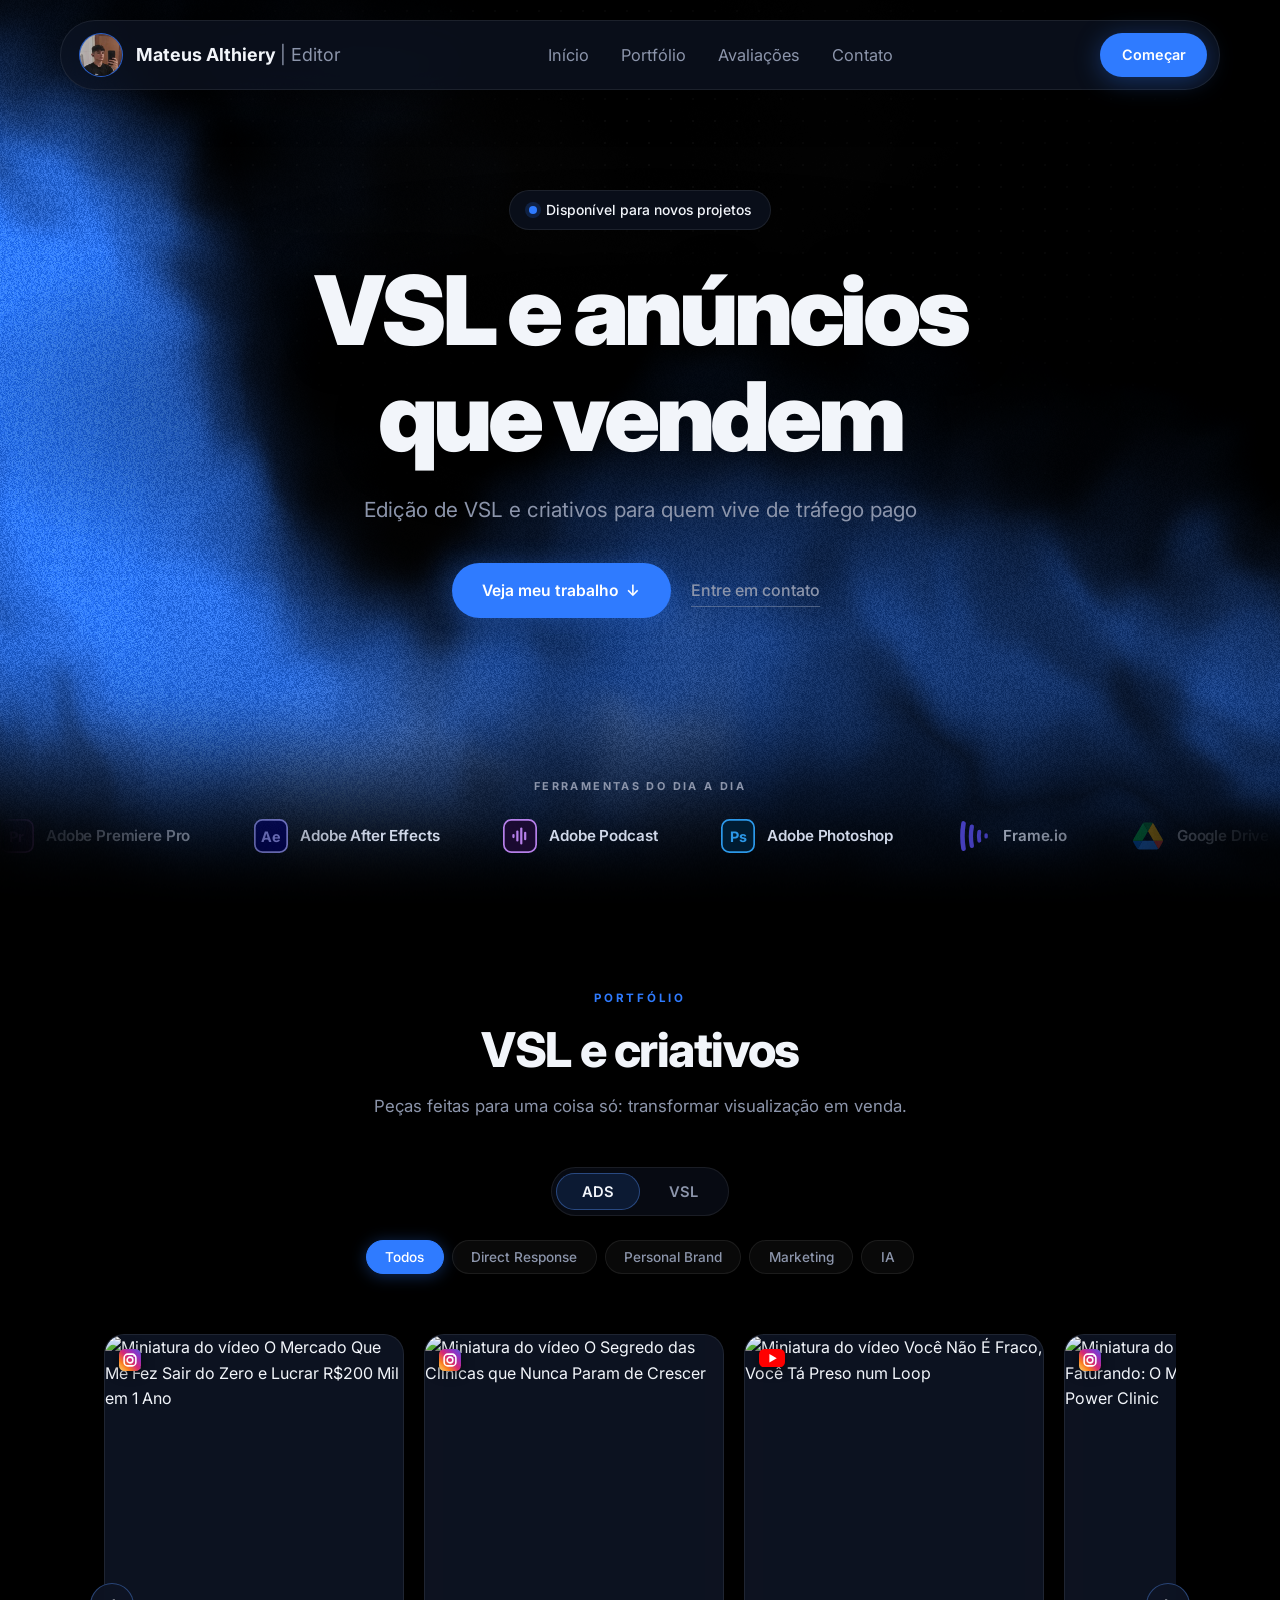
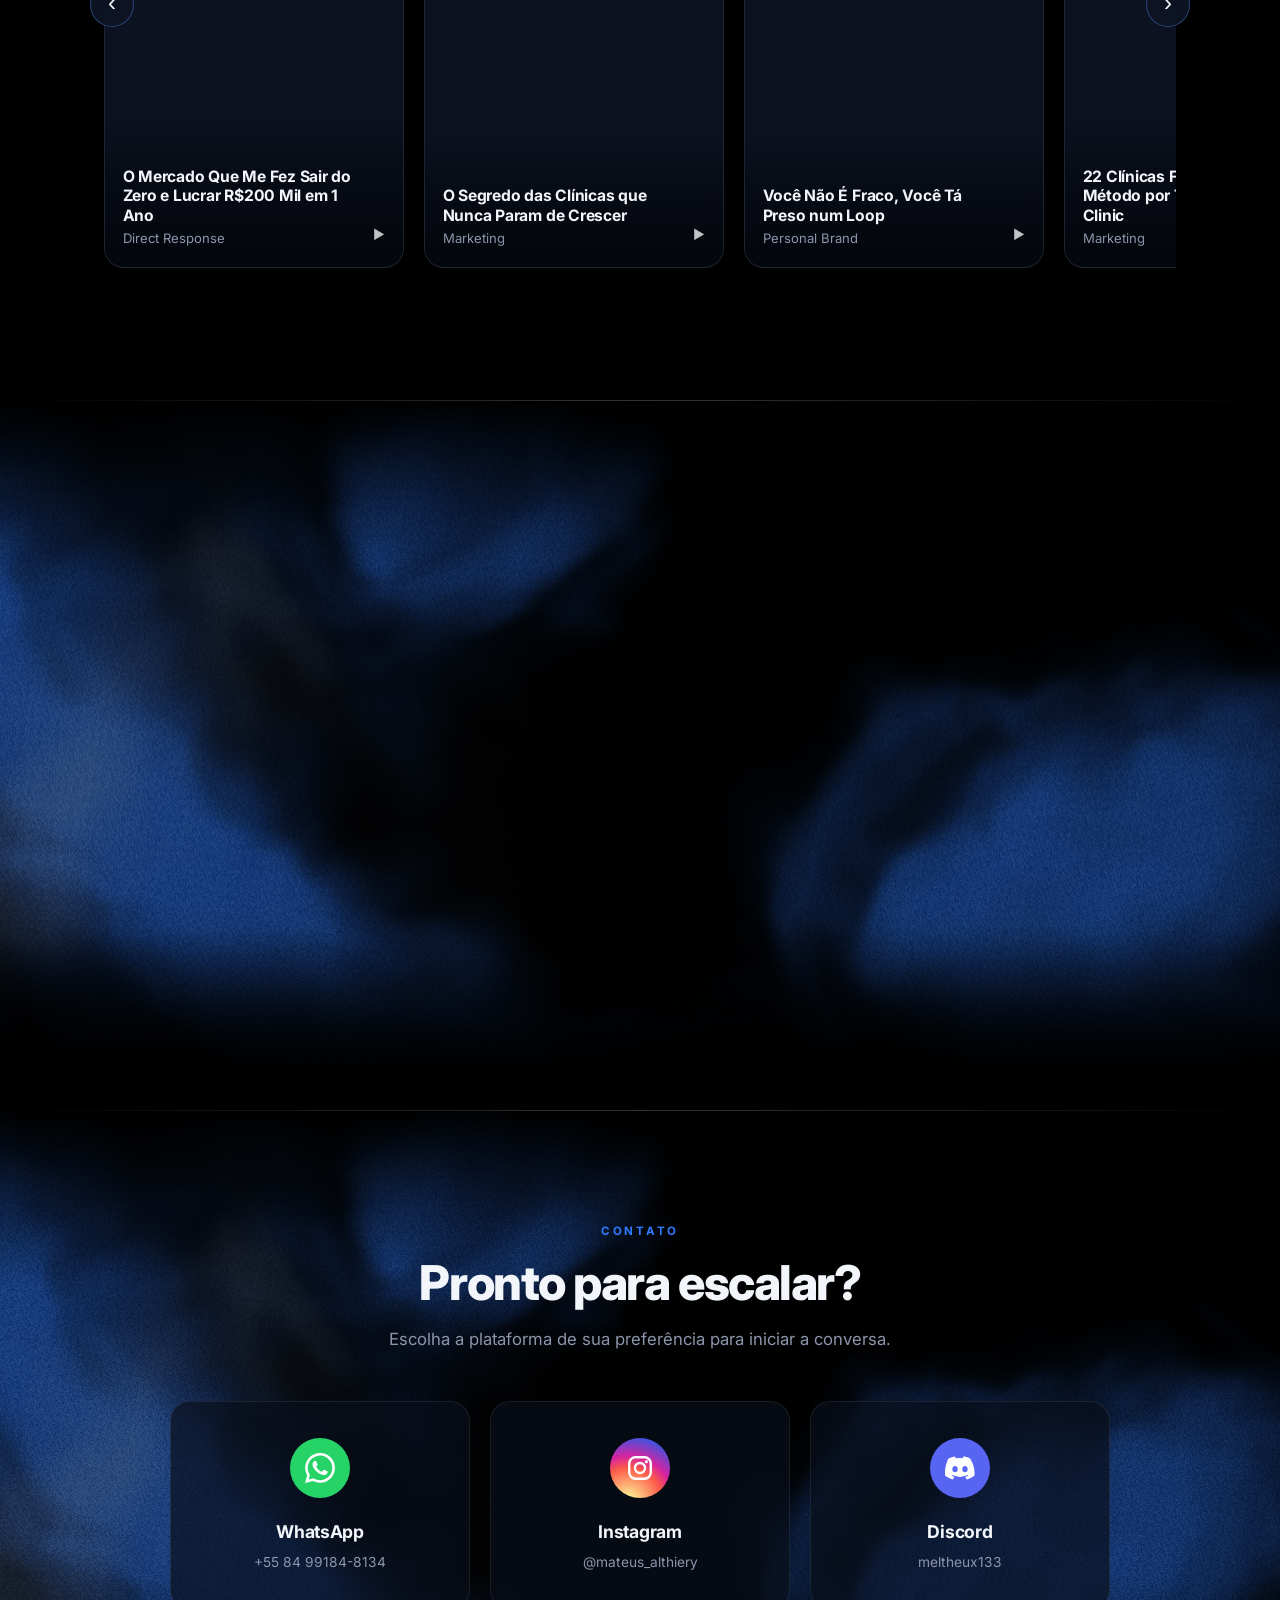
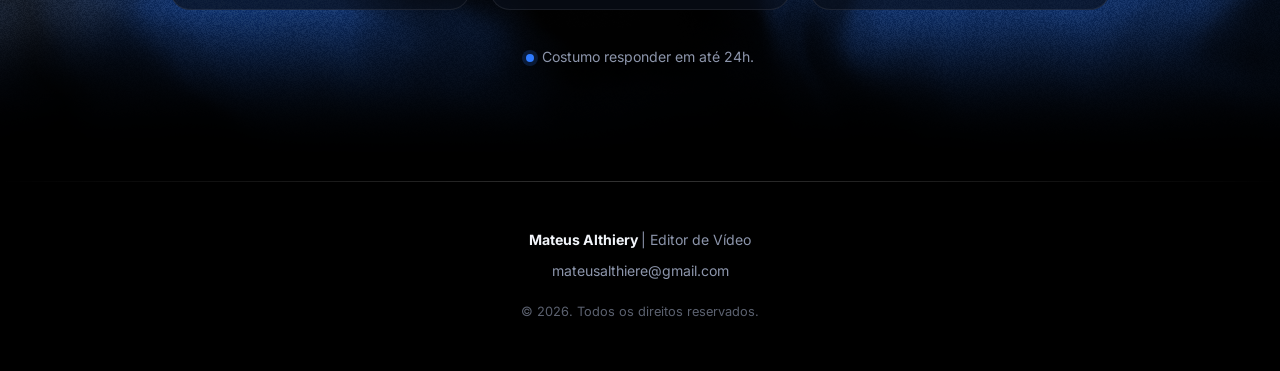
==== commit 5921a194: "Para a fumaça enquanto o vídeo está aberto Com o lightbox aberto, a cortina cobre a página inteira —" ====
--- a/vsl/index.html
+++ b/vsl/index.html
@@ -29,7 +29,7 @@
   <link rel="preconnect" href="https://fonts.googleapis.com">
   <link rel="preconnect" href="https://fonts.gstatic.com" crossorigin>
   <link href="https://fonts.googleapis.com/css2?family=Barlow+Condensed:wght@900&family=Inter:wght@400;500;600;700;800;900&display=swap" rel="stylesheet">
-  <link rel="stylesheet" href="styles.css?v=mtwm1e0w">
+  <link rel="stylesheet" href="styles.css?v=mtwm5g0x">
 </head>
 <body>
   <div class="page-bg" aria-hidden="true">
@@ -608,6 +608,6 @@
     </div>
   </div>
 
-  <script src="script.js?v=mtwm1e0w"></script>
+  <script src="script.js?v=mtwm5g0x"></script>
 </body>
 </html>
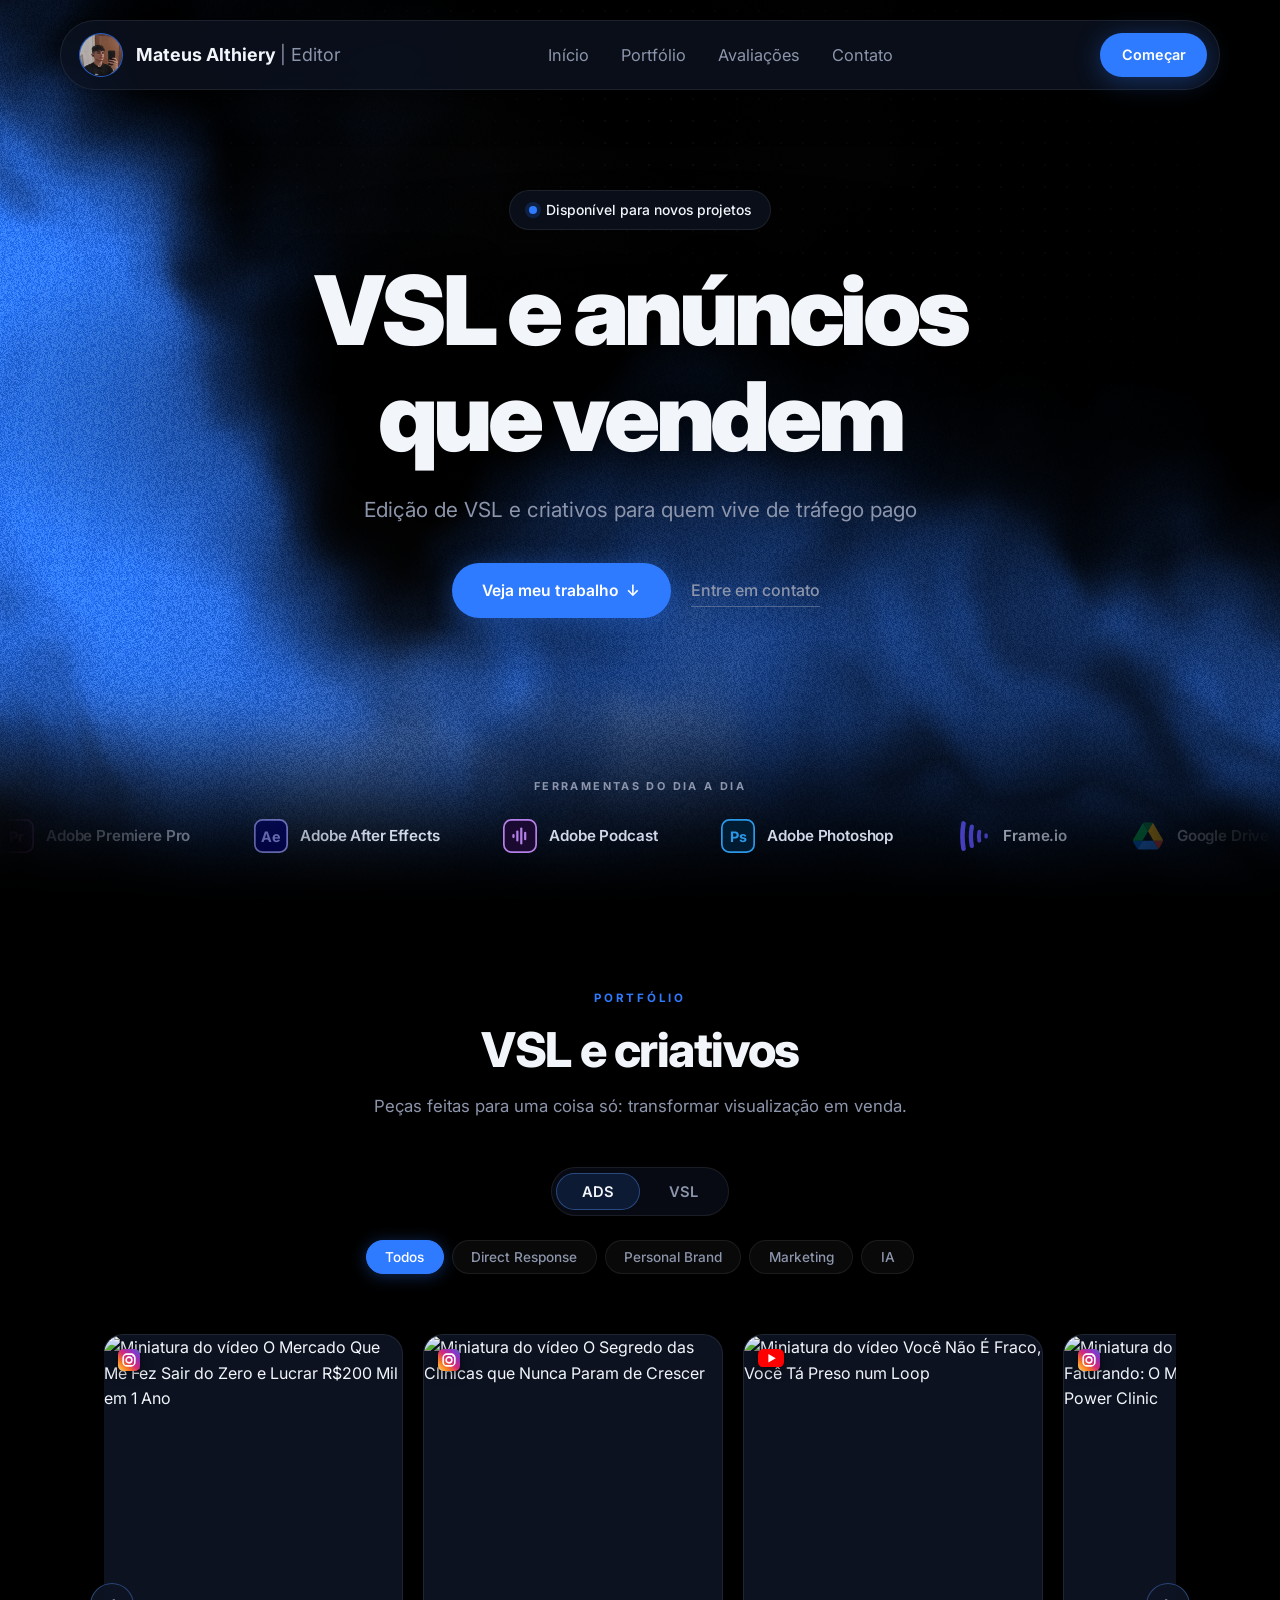
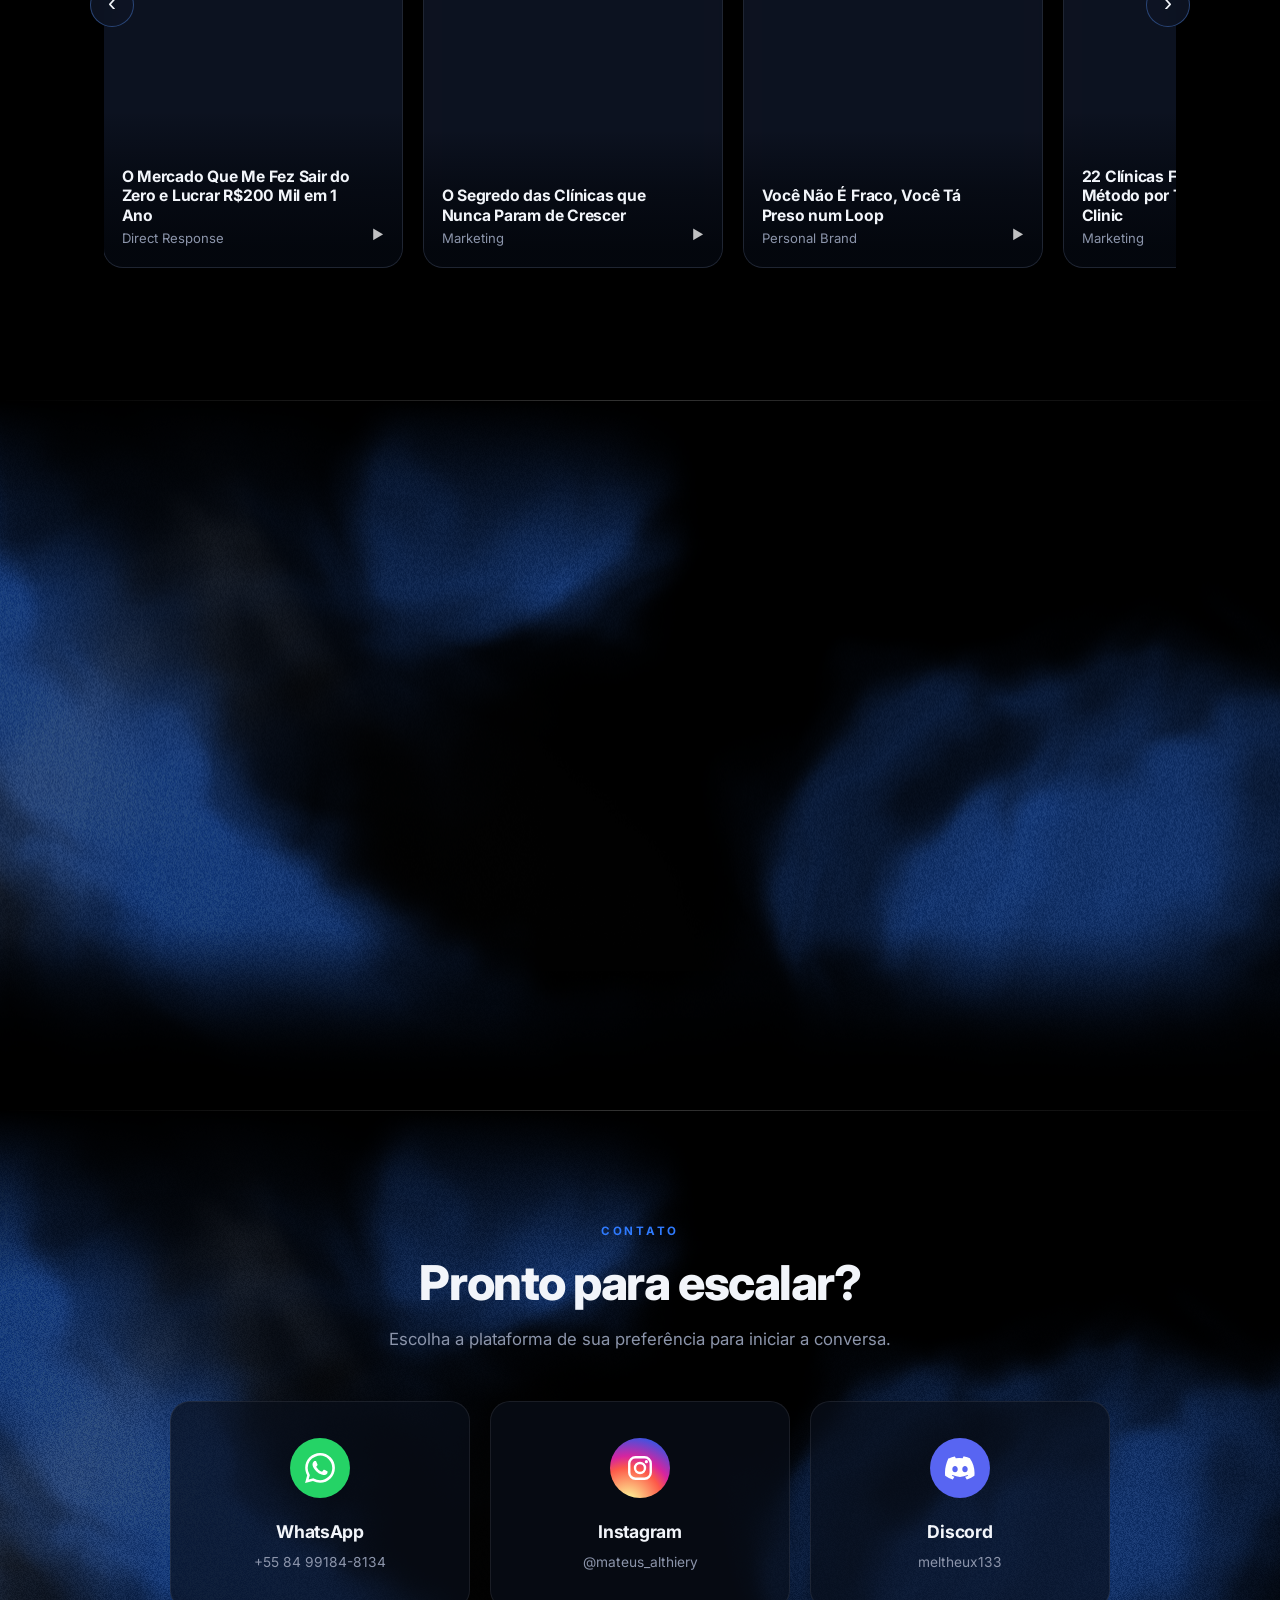
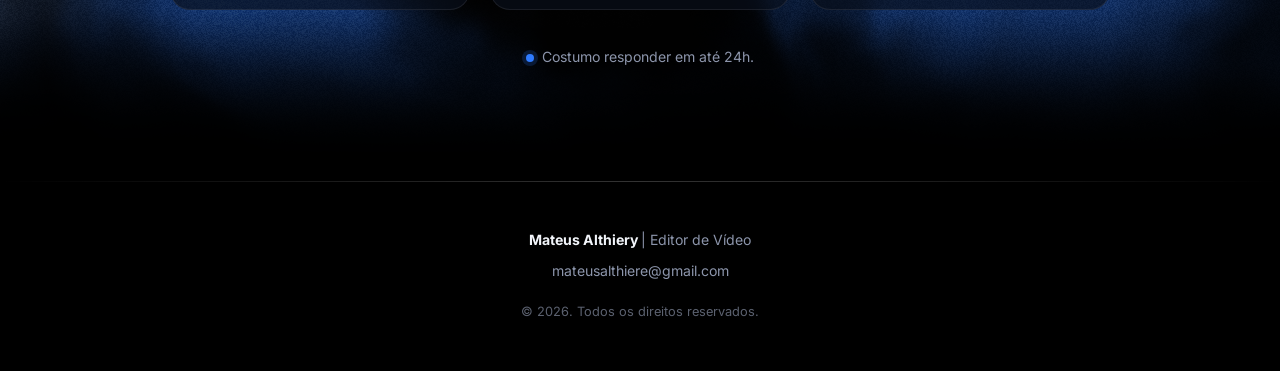
==== commit 6e032ebb: "Renova a versão dos ícones e declara o tipo do .ico O ícone do site estava certo o tempo todo: o /vs" ====
--- a/vsl/index.html
+++ b/vsl/index.html
@@ -22,14 +22,14 @@
   <!-- favicon.ico fica na raiz de propósito: é o caminho que o navegador
        pede sozinho, mesmo sem tag nenhuma, e serve de rede de segurança
        para quem ignora o PNG ou já guardou em cache que o site não tinha. -->
-  <link rel="icon" href="favicon.ico?v=msxfsxzx" sizes="32x32">
-  <link rel="icon" href="assets/favicon-32.png?v=msxfsxzx" sizes="32x32" type="image/png">
-  <link rel="apple-touch-icon" href="assets/apple-touch-icon.png?v=msxfsxzx">
+  <link rel="icon" href="favicon.ico?v=mtx9k1az" sizes="32x32" type="image/x-icon">
+  <link rel="icon" href="assets/favicon-32.png?v=mtx9k1az" sizes="32x32" type="image/png">
+  <link rel="apple-touch-icon" href="assets/apple-touch-icon.png?v=mtx9k1az">
 
   <link rel="preconnect" href="https://fonts.googleapis.com">
   <link rel="preconnect" href="https://fonts.gstatic.com" crossorigin>
   <link href="https://fonts.googleapis.com/css2?family=Barlow+Condensed:wght@900&family=Inter:wght@400;500;600;700;800;900&display=swap" rel="stylesheet">
-  <link rel="stylesheet" href="styles.css?v=mtwm5g0x">
+  <link rel="stylesheet" href="styles.css?v=touch7">
 </head>
 <body>
   <div class="page-bg" aria-hidden="true">
@@ -57,9 +57,9 @@
     <nav class="navbar">
       <a href="#home" class="logo">
         <img class="logo-mark" src="assets/avatar.jpg" alt="Foto de Mateus Althiery" width="44" height="44">
-        <span class="logo-text">Mateus Althiery <span class="logo-tag">| Editor</span></span>
+        <span class="logo-text">Mateus Althiery <span class="logo-tag">| Editor</span><span class="logo-sub">Editor de Vídeo</span></span>
       </a>
-      <ul class="nav-links">
+      <ul class="nav-links" id="nav-links">
         <li><a href="#home">Início</a></li>
         <li><a href="#portfolio">Portfólio</a></li>
         <li><a href="#reviews">Avaliações</a></li>
@@ -67,6 +67,9 @@
       </ul>
       <div class="nav-end">
         <a href="#contact" class="btn btn-primary btn-sm">Começar</a>
+        <button type="button" class="nav-toggle" aria-label="Abrir menu" aria-expanded="false" aria-controls="nav-links">
+          <span></span><span></span><span></span>
+        </button>
       </div>
     </nav>
   </header>
@@ -174,8 +177,8 @@
 
         <div class="cat-filters reveal" data-for="short">
           <button class="filter-btn is-active" data-cat="all">Todos</button>
-          <button class="filter-btn" data-cat="direct-response">Direct Response</button>
-          <button class="filter-btn" data-cat="personal-brand">Personal Brand</button>
+          <button class="filter-btn" data-cat="direct-response" aria-label="Direct Response"><span class="lbl-full">Direct Response</span><span class="lbl-short" aria-hidden="true">Direct R.</span></button>
+          <button class="filter-btn" data-cat="personal-brand" aria-label="Personal Brand"><span class="lbl-full">Personal Brand</span><span class="lbl-short" aria-hidden="true">Personal</span></button>
           <button class="filter-btn" data-cat="marketing">Marketing</button>
           <button class="filter-btn" data-cat="ia">IA</button>
         </div>
@@ -608,6 +611,6 @@
     </div>
   </div>
 
-  <script src="script.js?v=mtwm5g0x"></script>
+  <script src="script.js?v=touch1"></script>
 </body>
 </html>
--- a/vsl/styles.css
+++ b/vsl/styles.css
@@ -1554,15 +1554,15 @@
 
 /* --- Responsivo --- */
 @media (max-width: 880px) {
-  .nav-links { display: none; }
   .navbar { padding-left: 0.7rem; }
 }
 
 @media (max-width: 640px) {
   section { padding: 5rem 0; }
-  /* avatar + alternador + botão já ocupam a barra inteira; com o nome
-     junto, o botão passava da borda */
-  .logo-text { display: none; }
+  /* o nome entra em fonte menor e sem o "| Editor", para o botão e o
+     menu caberem na barra */
+  .logo { gap: 0.6rem; font-size: 1rem; }
+  .logo-tag { display: none; }
   .navbar { padding-left: 0.75rem; gap: 0.75rem; }
   .nav-end { gap: 0.7rem; }
   /* No celular o carrossel rola com o dedo; as setas só atrapalhariam */
@@ -1742,3 +1742,211 @@
 @media (max-width: 640px) {
   .review { padding: 1.75rem 1.25rem; }
 }
+
+/* --- Celular: leitura --- */
+/* Os tamanhos de desktop foram pensados para mouse e tela grande; no
+   celular etiquetas de 9 a 11px ficam ilegíveis. Este bloco só aumenta
+   texto e área de toque, sem mexer no que já funciona no desktop. */
+@media (max-width: 640px) {
+  .container { padding-left: 1.25rem; padding-right: 1.25rem; }
+
+  .hero-subtitle { font-size: 1.05rem; line-height: 1.55; }
+  .section-subtitle { font-size: 1rem; }
+
+  .eyebrow { font-size: 0.8rem; }
+  .tools-eyebrow { font-size: 0.75rem; }
+  .tool-name { font-size: 0.95rem; }
+
+  .format-btn,
+  .filter-btn { min-height: 44px; font-size: 0.95rem; }
+  .filter-btn { padding: 0.55rem 1.1rem; }
+
+  .card-title { font-size: 0.98rem; line-height: 1.3; }
+  .card-cat { font-size: 0.82rem; }
+
+  /* Avaliações: mantém a foto na lateral e o texto ao lado, como no
+     desktop. Aqui só sobem as etiquetas miúdas, sem mexer no layout. */
+  .review-papel { font-size: 0.66rem; }
+  .review-plataforma { font-size: 0.64rem; }
+  .review-texto { font-size: 0.92rem; }
+
+  .contact-card { padding: 1.9rem 1.25rem; }
+  .contact-name { font-size: 1.15rem; }
+  .contact-sub { font-size: 1rem; }
+  .contact-note { font-size: 0.95rem; }
+  .footer-copy { font-size: 0.85rem; }
+}
+
+/* --- Menu do celular --- */
+/* Abaixo de 880px os links saem da barra; o botão de três linhas abre o
+   mesmo <ul> como uma lista logo abaixo da pílula. */
+.nav-toggle { display: none; }
+
+@media (max-width: 880px) {
+  .navbar { position: relative; }
+
+  .nav-toggle {
+    display: inline-flex;
+    flex-direction: column;
+    justify-content: center;
+    align-items: center;
+    gap: 5px;
+    width: 44px;
+    height: 44px;
+    flex: 0 0 auto;
+    border: 1px solid var(--color-border);
+    border-radius: 50%;
+    background: var(--color-surface);
+    cursor: pointer;
+  }
+
+  .nav-toggle span {
+    display: block;
+    width: 18px;
+    height: 2px;
+    border-radius: 2px;
+    background: var(--color-text);
+    transition: transform 0.3s var(--ease), opacity 0.2s;
+  }
+
+  .nav-toggle[aria-expanded="true"] span:nth-child(1) { transform: translateY(7px) rotate(45deg); }
+  .nav-toggle[aria-expanded="true"] span:nth-child(2) { opacity: 0; }
+  .nav-toggle[aria-expanded="true"] span:nth-child(3) { transform: translateY(-7px) rotate(-45deg); }
+
+  .nav-links {
+    position: absolute;
+    top: calc(100% + 0.6rem);
+    left: 0;
+    right: 0;
+    flex-direction: column;
+    gap: 0;
+    padding: 0.5rem;
+    background: #0a0f1c;
+    backdrop-filter: blur(16px) saturate(140%);
+    -webkit-backdrop-filter: blur(16px) saturate(140%);
+    border: 1px solid var(--color-border);
+    border-radius: var(--radius-lg);
+    box-shadow: 0 12px 40px rgba(0, 0, 0, 0.55);
+    opacity: 0;
+    visibility: hidden;
+    transform: translateY(-6px);
+    transition: opacity 0.25s var(--ease), transform 0.25s var(--ease), visibility 0.25s;
+  }
+
+  .nav-links.is-open {
+    opacity: 1;
+    visibility: visible;
+    transform: none;
+  }
+
+  .nav-links a {
+    display: block;
+    padding: 0.95rem 1.1rem;
+    border-radius: 12px;
+    font-size: 1.1rem;
+    color: var(--color-text);
+  }
+
+  .nav-links a:active { background: var(--color-accent-soft); }
+}
+
+/* Celular estreito: avatar + nome + botão + menu têm de caber na pílula */
+@media (max-width: 480px) {
+  .site-header { padding: 0 1rem; }
+  .navbar { gap: 0.4rem; padding: 0.55rem 0.55rem 0.55rem 0.6rem; }
+  .logo { gap: 0.5rem; font-size: 0.95rem; min-width: 0; }
+  .logo-mark { width: 38px; height: 38px; }
+  .nav-end { gap: 0.4rem; }
+  .nav-end .btn-sm { padding: 0.6rem 0.95rem; font-size: 0.88rem; }
+  .nav-toggle { width: 40px; height: 40px; }
+}
+
+/* Celular: o cargo vai embaixo do nome, em vez de "| Editor" ao lado */
+.logo-sub { display: none; }
+
+@media (max-width: 640px) {
+  .logo-text { display: flex; flex-direction: column; line-height: 1.2; }
+  .logo-sub {
+    display: block;
+    font-size: 0.72rem;
+    font-weight: 400;
+    color: var(--color-text-muted);
+  }
+}
+
+/* Arrastar o carrossel com o dedo: rolagem lateral nativa, sem puxar a
+   página inteira para o lado quando chega na ponta */
+.portfolio-grid {
+  overscroll-behavior-x: contain;
+  -webkit-overflow-scrolling: touch;
+  touch-action: pan-x pan-y;
+}
+
+/* Celular: cabeçalho do portfólio mais compacto. Título, subtítulo, ADS/VSL
+   e chips empilhados gastavam quase uma tela inteira antes do primeiro
+   vídeo. Os botões ficam menores, mas todos à vista. */
+@media (max-width: 640px) {
+  .portfolio { padding: 3rem 0 3.5rem; }
+  .portfolio .eyebrow { margin-bottom: 0.4rem; }
+  .portfolio h2 { font-size: 1.75rem; margin-bottom: 0.4rem; }
+  .portfolio .section-subtitle { font-size: 0.95rem; line-height: 1.45; margin-bottom: 1.1rem; }
+  .format-toggle { margin-bottom: 0.9rem; }
+  .format-btn { min-height: 36px; padding: 0.35rem 1.4rem; font-size: 0.88rem; }
+
+  .cat-filters { gap: 0.4rem; margin-bottom: 0.9rem; }
+  .filter-btn { min-height: 34px; padding: 0.3rem 0.85rem; font-size: 0.8rem; }
+
+  .portfolio-grid { padding-top: 0.25rem; }
+}
+
+/* Celular: rótulos curtos nos filtros para caber tudo numa linha só */
+.lbl-short { display: none; }
+
+@media (max-width: 640px) {
+  .lbl-full { display: none; }
+  .lbl-short { display: inline; }
+  .cat-filters { flex-wrap: nowrap; gap: 0.3rem; }
+  .filter-btn { flex: 0 0 auto; padding: 0.3rem 0.6rem; font-size: 0.78rem; white-space: nowrap; }
+}
+
+/* Celular: contato compacto. Cada plataforma vira uma linha (ícone à
+   esquerda, nome e usuário empilhados), em vez de um cartão alto com tudo
+   centralizado. */
+@media (max-width: 640px) {
+  .contact { padding: 3rem 0 2.5rem; }
+  .contact .eyebrow { margin-bottom: 0.4rem; }
+  .contact h2 { font-size: 1.75rem; margin-bottom: 0.4rem; }
+  .contact .section-subtitle { font-size: 0.95rem; line-height: 1.45; margin-bottom: 1.25rem; }
+
+  .contact-cards { gap: 0.6rem; }
+
+  .contact-card {
+    display: grid;
+    grid-template-columns: 46px 1fr;
+    column-gap: 0.9rem;
+    row-gap: 0;
+    align-items: center;
+    padding: 0.8rem 1rem;
+    text-align: left;
+  }
+  .contact-icon {
+    grid-row: 1 / span 2;
+    width: 46px;
+    height: 46px;
+    margin-bottom: 0;
+  }
+  .contact-icon svg { width: 24px; height: 24px; }
+  .contact-name { font-size: 1.05rem; align-self: end; }
+  .contact-sub { font-size: 0.92rem; align-self: start; }
+
+  /* "Copiado!" ocupa o lugar do usuário, agora ao lado do ícone */
+  .copied-flag {
+    left: calc(1rem + 46px + 0.9rem);
+    bottom: 0.8rem;
+    transform: translateY(6px);
+  }
+  .is-discord.is-copied .copied-flag { transform: translateY(0); }
+
+  .contact-note { margin-top: 1.25rem; font-size: 0.9rem; }
+  .site-footer { padding: 2rem 0; }
+}
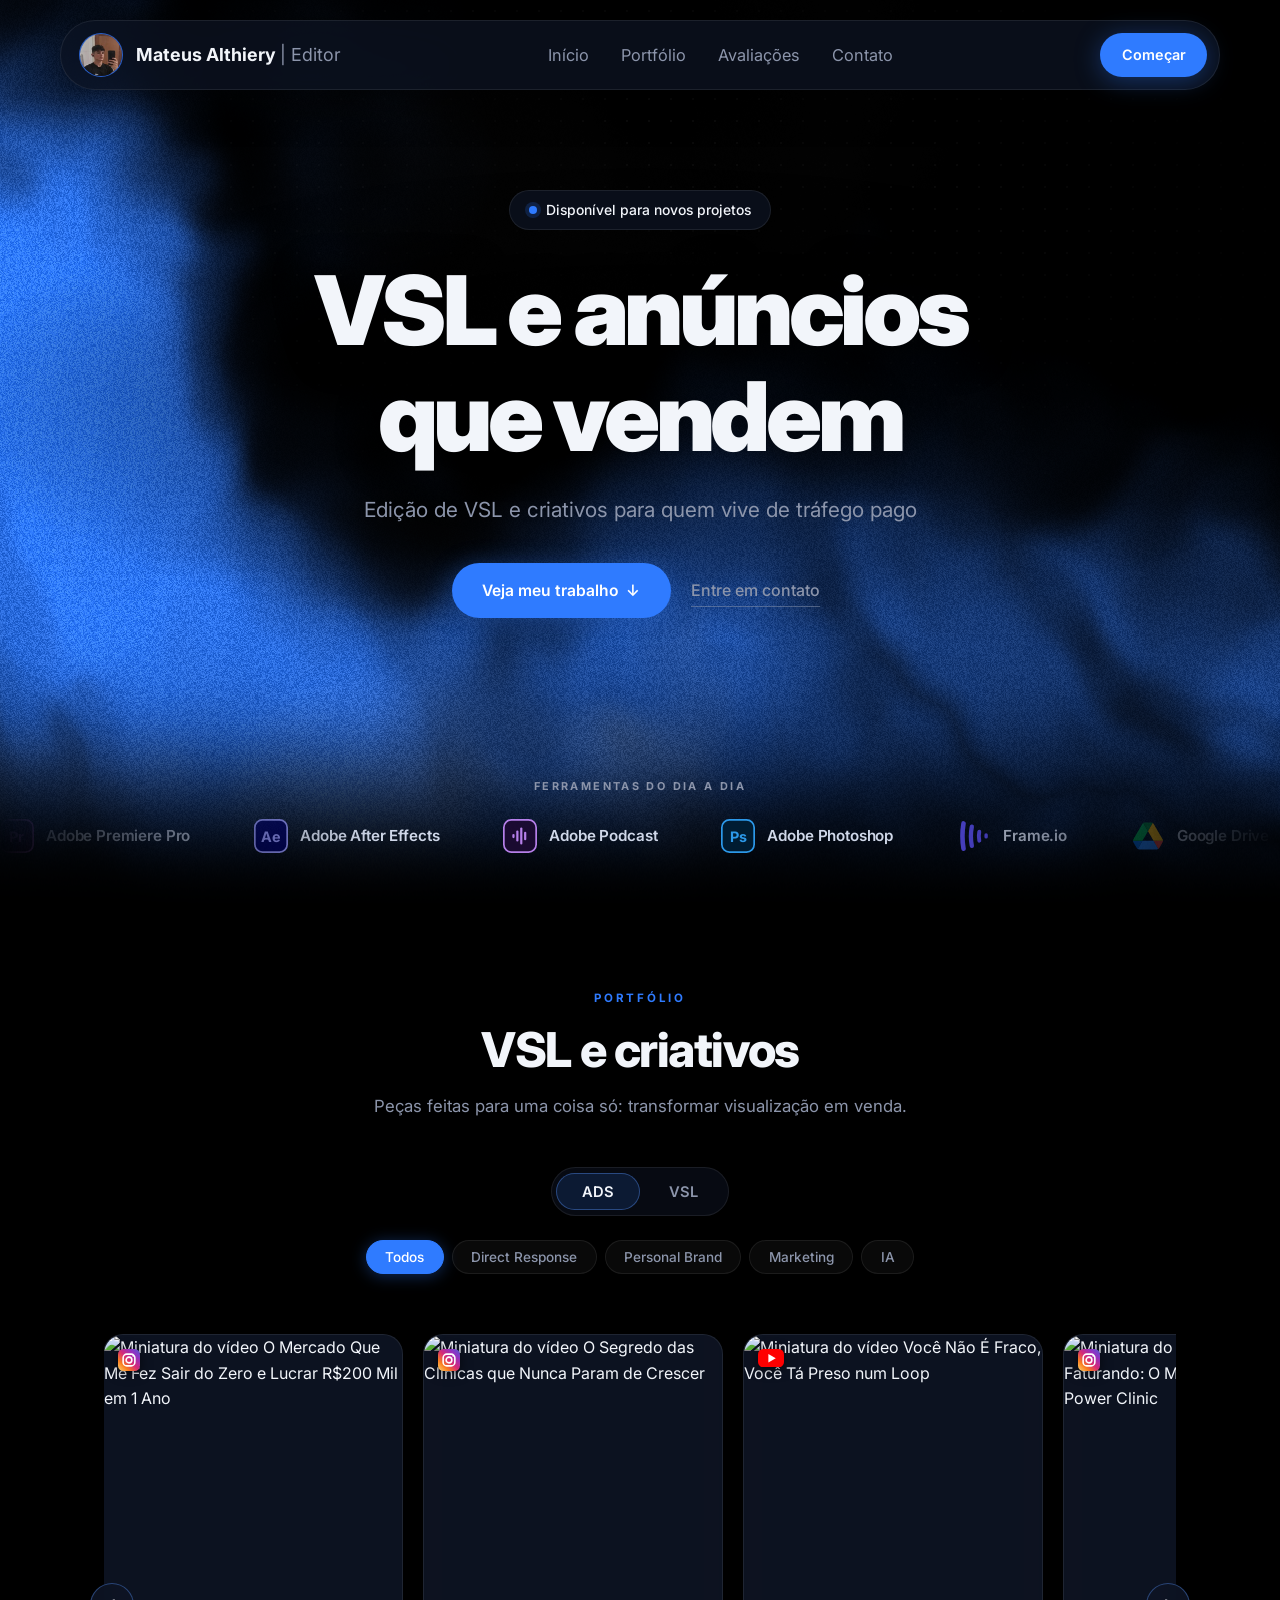
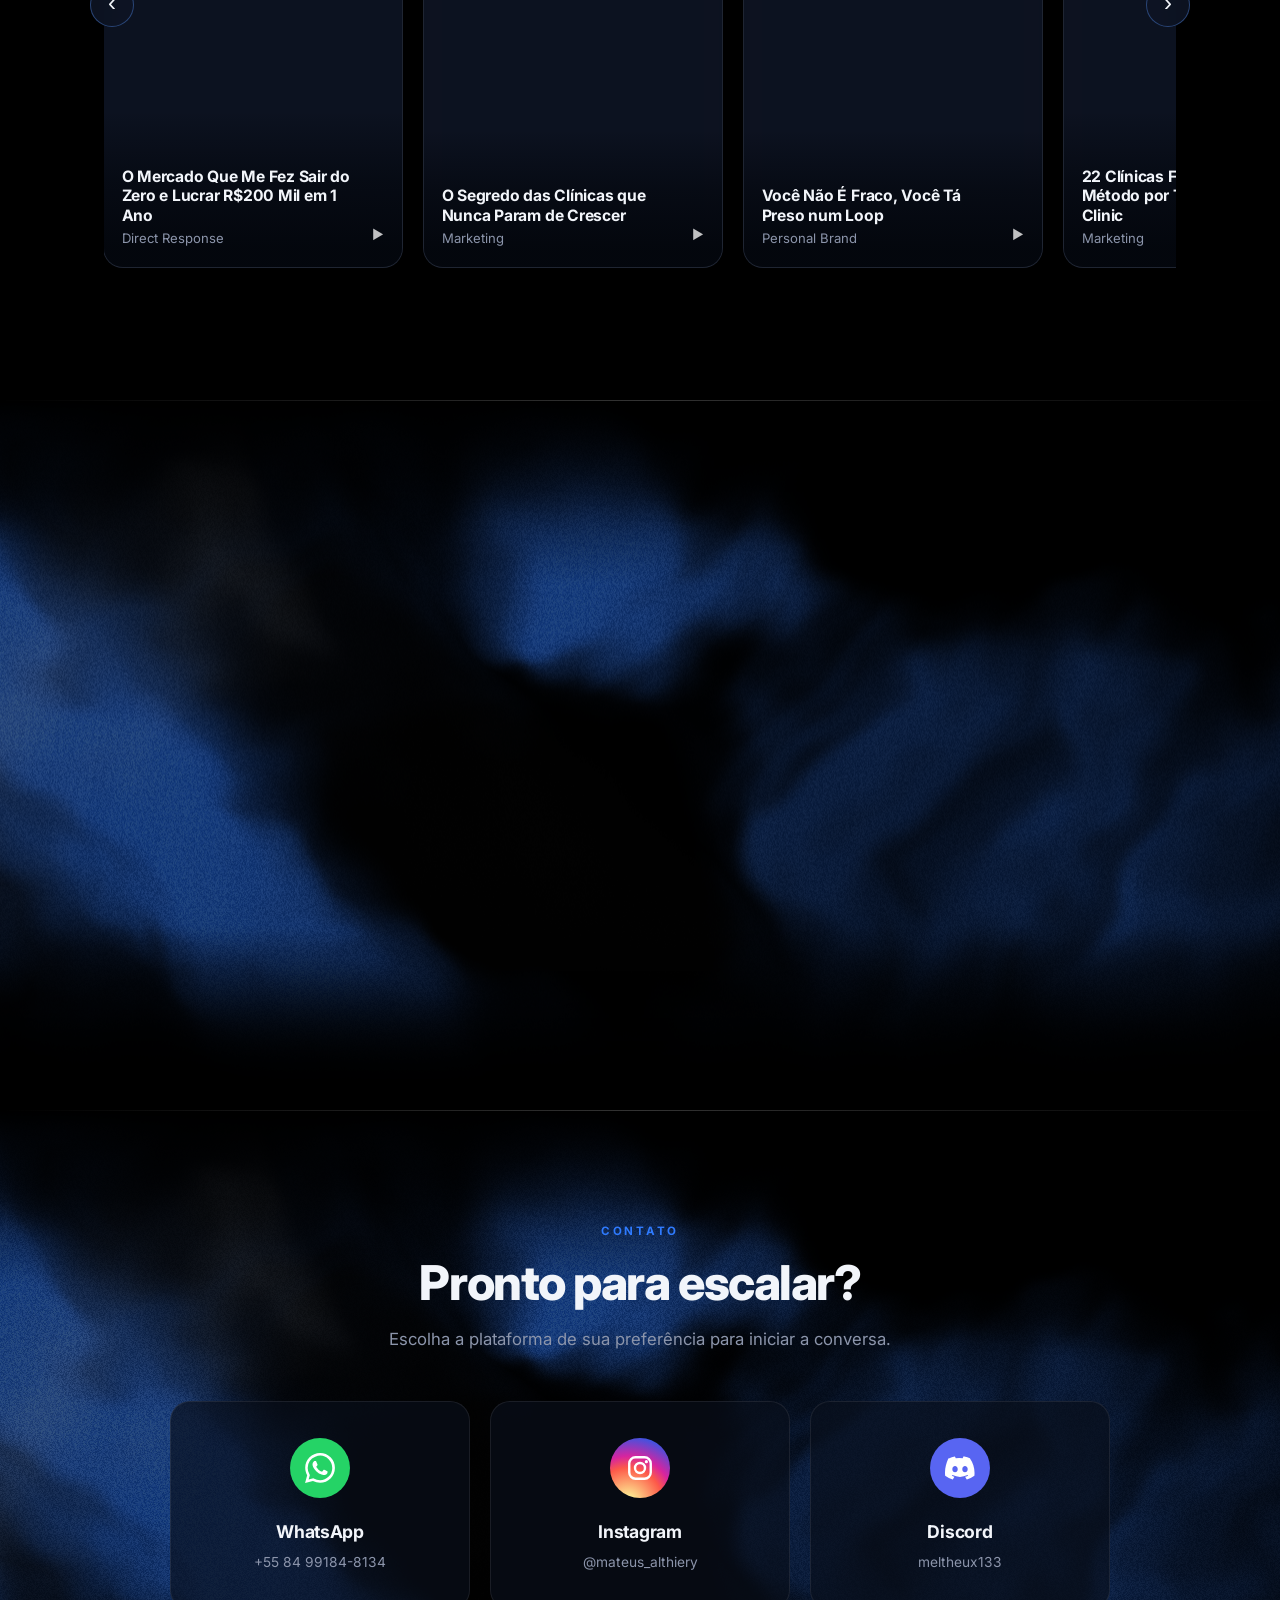
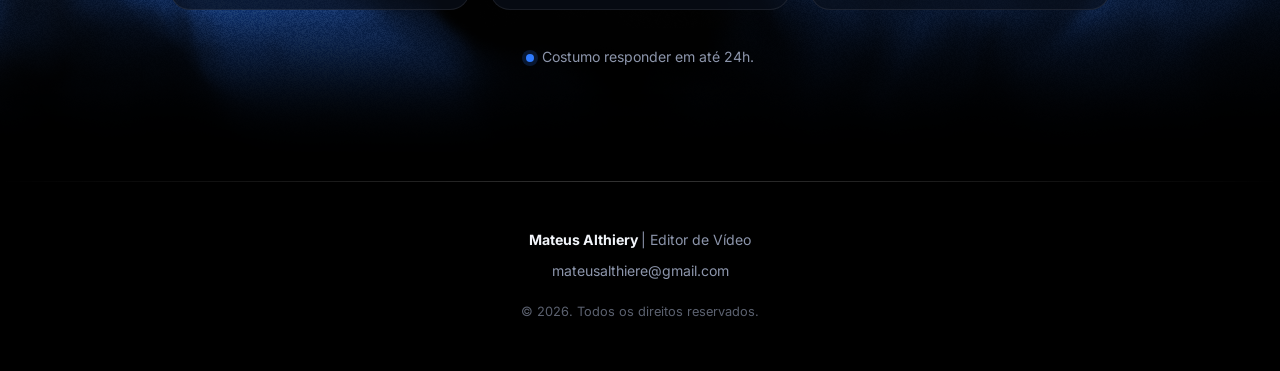
==== commit f7268542: "Transforma as avaliações em carrossel A grade virou trilho rolável, com as setas do mesmo desenho da" ====
--- a/vsl/index.html
+++ b/vsl/index.html
@@ -29,7 +29,7 @@
   <link rel="preconnect" href="https://fonts.googleapis.com">
   <link rel="preconnect" href="https://fonts.gstatic.com" crossorigin>
   <link href="https://fonts.googleapis.com/css2?family=Barlow+Condensed:wght@900&family=Inter:wght@400;500;600;700;800;900&display=swap" rel="stylesheet">
-  <link rel="stylesheet" href="styles.css?v=touch7">
+  <link rel="stylesheet" href="styles.css?v=mtx9r2b0">
 </head>
 <body>
   <div class="page-bg" aria-hidden="true">
@@ -456,6 +456,9 @@
       <div class="container reviews-motion">
         <p class="eyebrow">AVALIAÇÕES</p>
         <h2>O que dizem os clientes</h2>
+        <div class="carousel reviews-carousel">
+        <button class="rail-nav prev" type="button" aria-label="Ver avaliações anteriores">‹</button>
+        <button class="rail-nav next" type="button" aria-label="Ver próximas avaliações">›</button>
         <div class="review-grid">
         <figure class="review">
           <a class="review-foto-faixa" href="https://www.instagram.com/gabrielfgredo/" target="_blank" rel="noopener" aria-label="Abrir o Instagram de Gabriel Figueiredo">
@@ -530,6 +533,7 @@
             </div>
           </div>
         </figure>
+        </div>
         </div>
       </div>
     </section>
@@ -611,6 +615,6 @@
     </div>
   </div>
 
-  <script src="script.js?v=touch1"></script>
+  <script src="script.js?v=mtx9r2b0"></script>
 </body>
 </html>
--- a/vsl/styles.css
+++ b/vsl/styles.css
@@ -853,16 +853,34 @@
   max-width: 1240px;
 }
 
-/* Gap de 3px em vez de borda compartilhada: o vão deixa o fundo aparecer
-   entre os cards e é ele que separa, sem precisar de filete. */
+/* Trilho rolável no lugar da grade. O gap de 3px continua sendo o que
+   separa os cards — o vão deixa o fundo aparecer entre eles. */
+.reviews-carousel {
+  margin-top: 3rem;
+}
+
 .review-grid {
-  display: grid;
-  grid-template-columns: repeat(auto-fit, minmax(330px, 1fr));
+  display: flex;
   gap: 3px;
-  margin-top: 3rem;
+  overflow-x: auto;
+  scroll-snap-type: x mandatory;
+  scroll-behavior: smooth;
+  /* a barra de rolagem cortaria o pé dos cards e apareceria só no hover em
+     parte dos sistemas, o que faz o trilho saltar de altura */
+  scrollbar-width: none;
+  -ms-overflow-style: none;
+}
+
+.review-grid::-webkit-scrollbar {
+  display: none;
 }
 
 .review {
+  /* Piso de 300px para o card não virar uma tira no celular, teto de 420
+     para ele não esticar demais quando sobram poucas avaliações. Entre os
+     dois, três cabem lado a lado como antes. */
+  flex: 0 0 clamp(300px, calc((100% - 6px) / 3), 420px);
+  scroll-snap-align: start;
   position: relative;
   display: grid;
   grid-template-columns: 118px 1fr;
@@ -1950,3 +1968,9 @@
   .contact-note { margin-top: 1.25rem; font-size: 0.9rem; }
   .site-footer { padding: 2rem 0; }
 }
+
+/* Sem nada para rolar, as setas saem de cena em vez de ficarem desabilitadas
+   ocupando espaço ao lado dos cards. */
+.reviews-carousel.sem-rolagem .rail-nav {
+  display: none;
+}
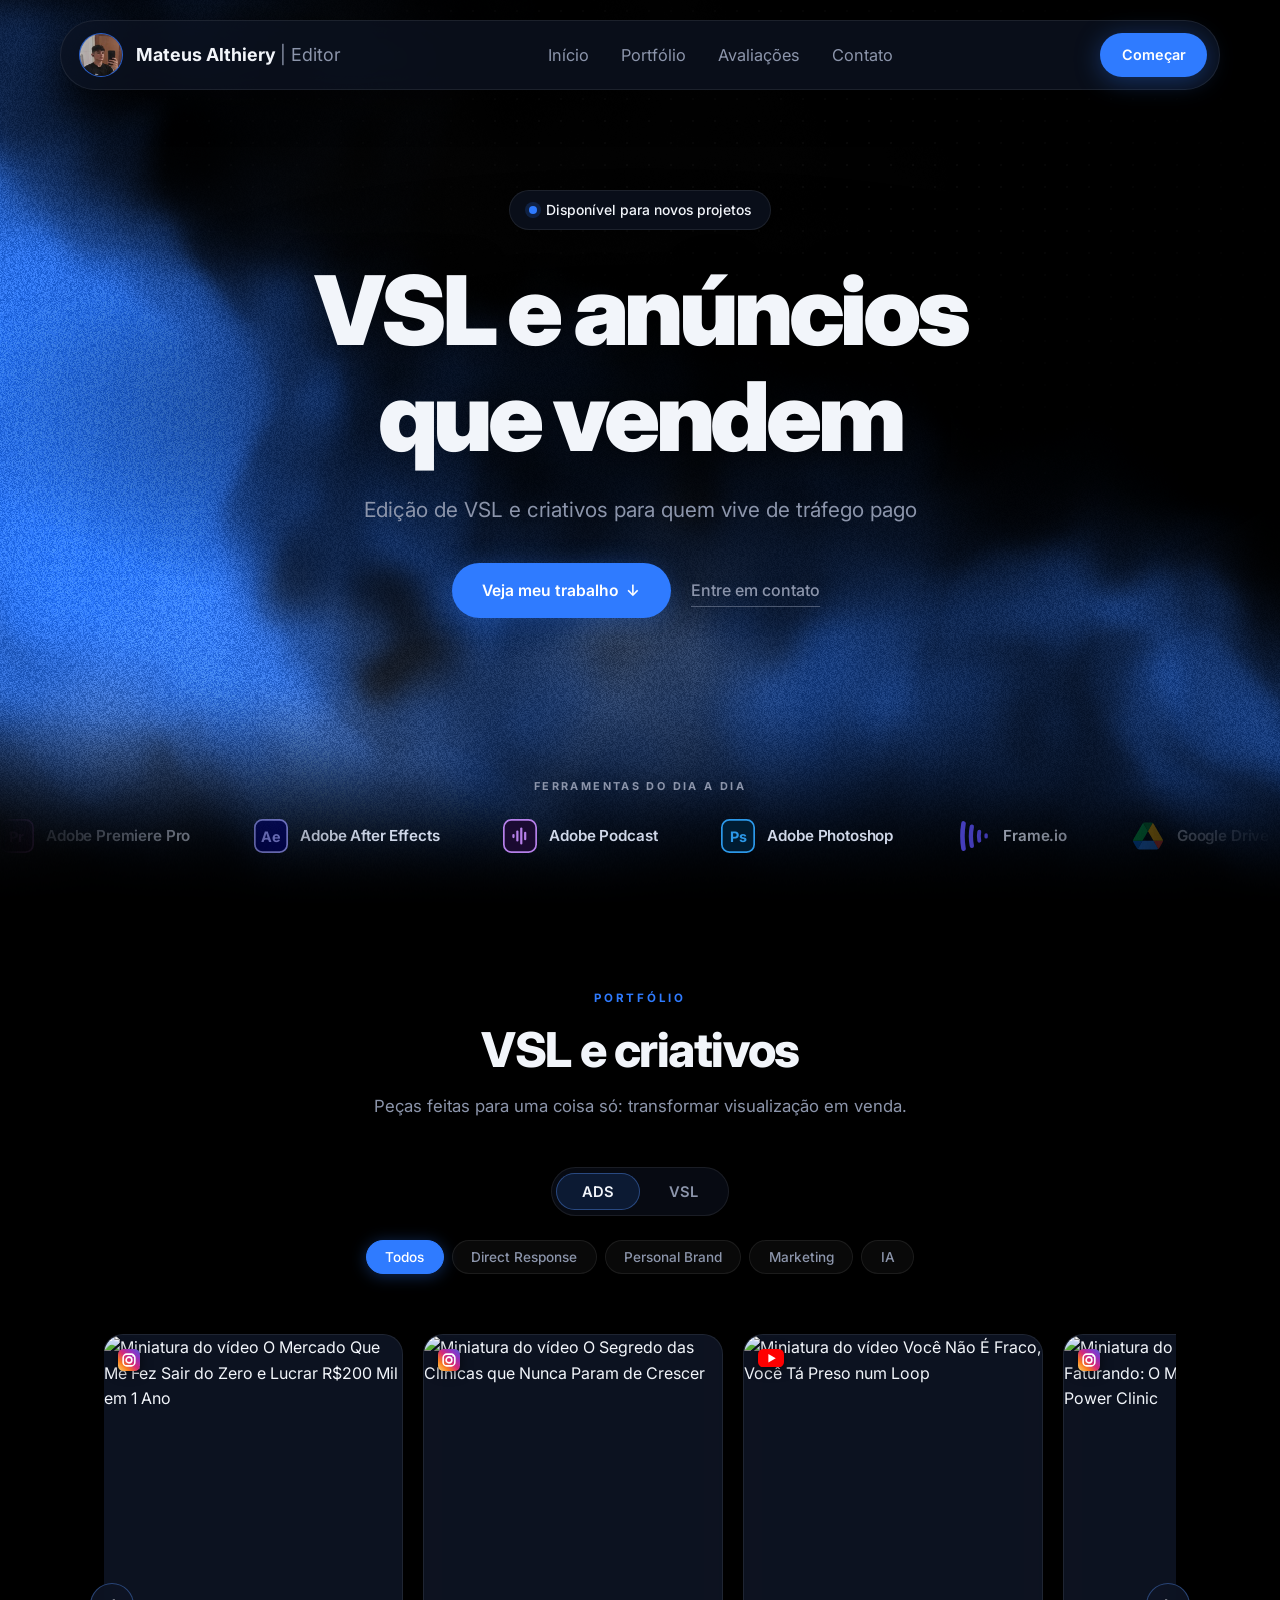
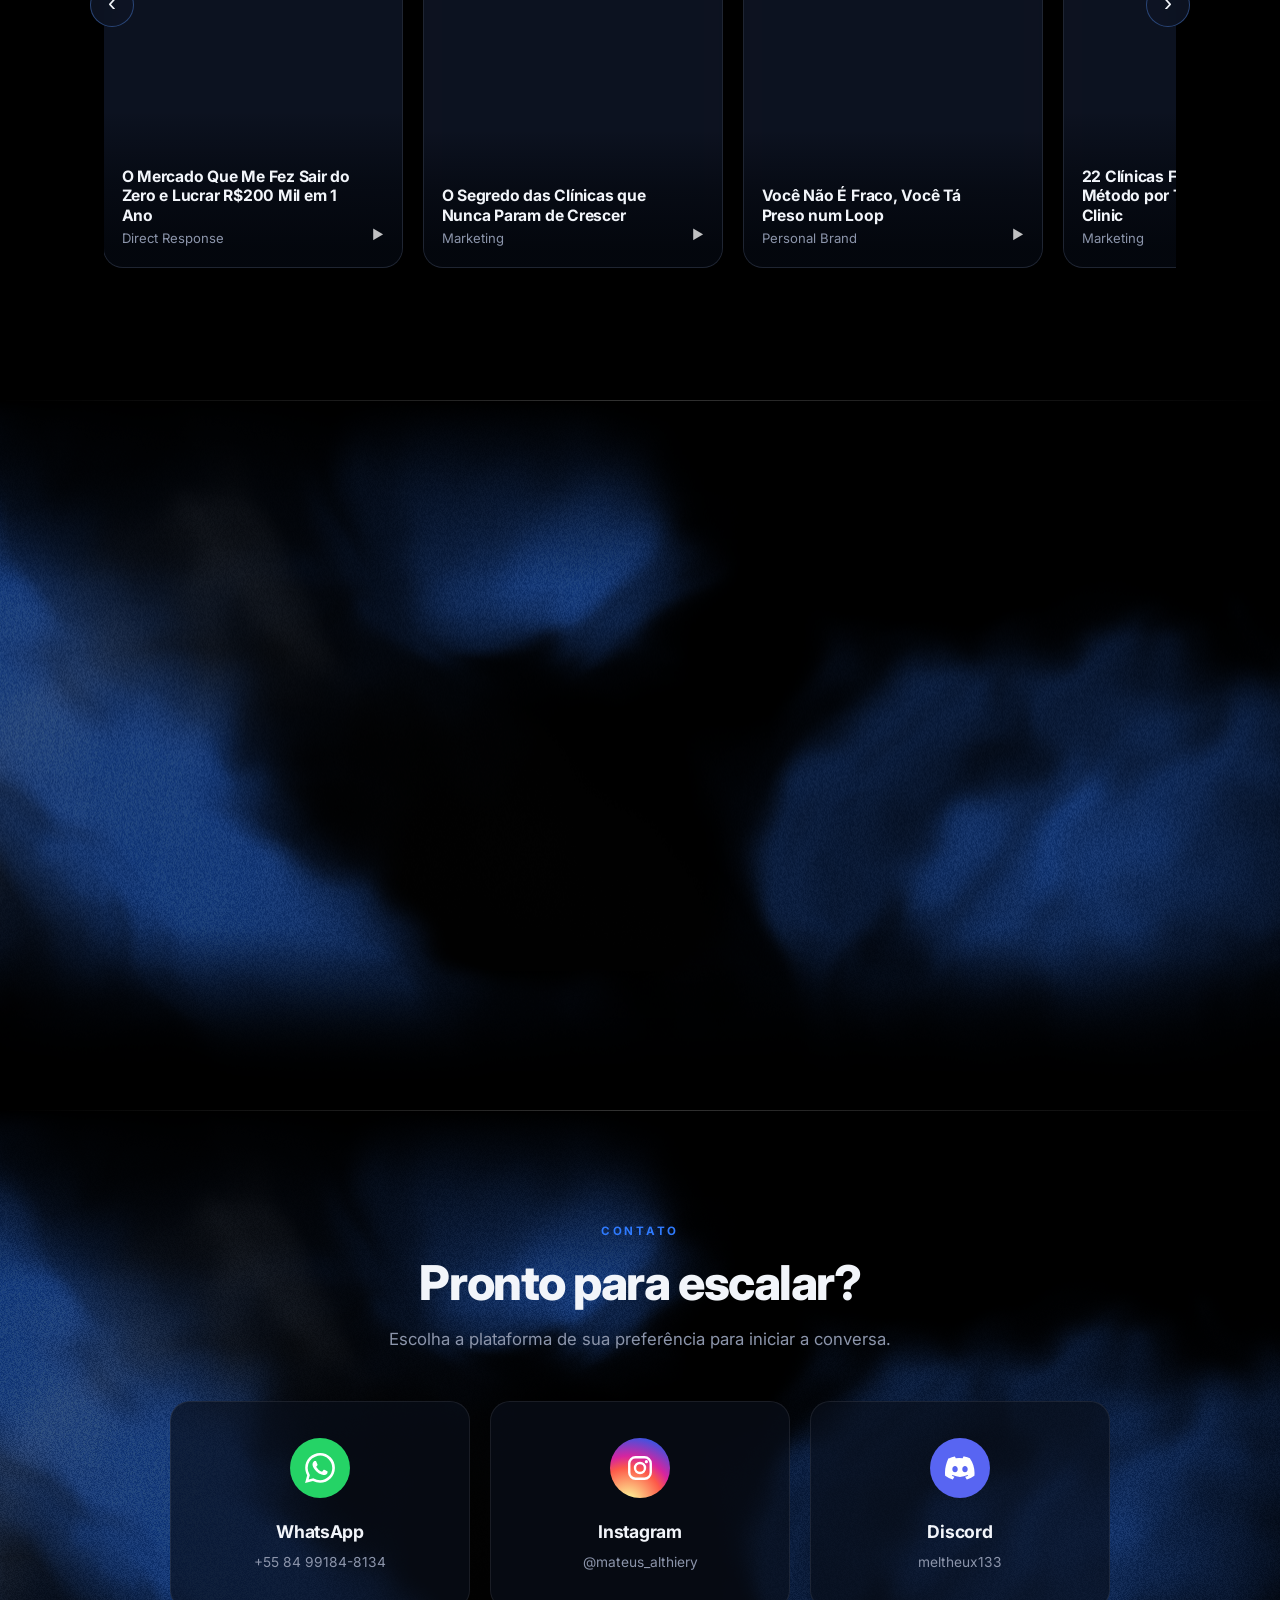
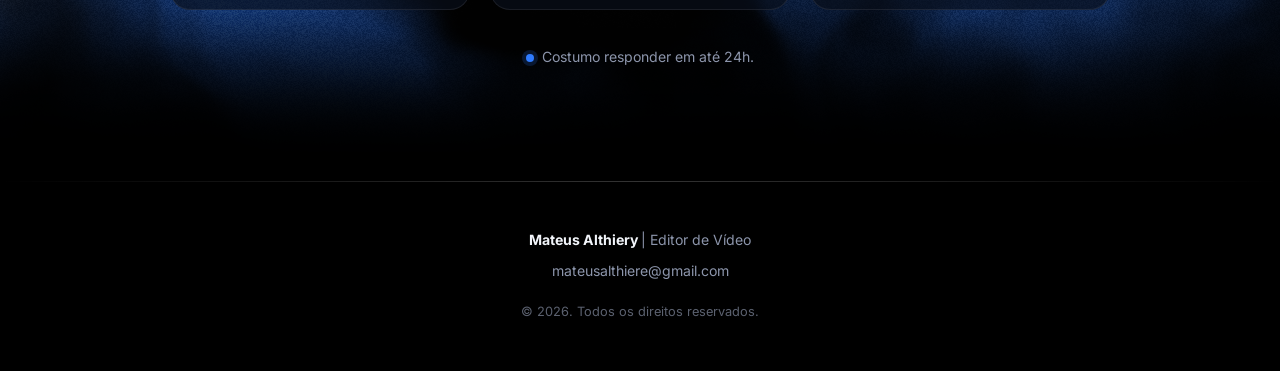
==== commit 2072ec39: "Encolhe o card de avaliação no celular Estava em 551px de altura. A causa não era a altura em si: a " ====
--- a/vsl/index.html
+++ b/vsl/index.html
@@ -29,7 +29,7 @@
   <link rel="preconnect" href="https://fonts.googleapis.com">
   <link rel="preconnect" href="https://fonts.gstatic.com" crossorigin>
   <link href="https://fonts.googleapis.com/css2?family=Barlow+Condensed:wght@900&family=Inter:wght@400;500;600;700;800;900&display=swap" rel="stylesheet">
-  <link rel="stylesheet" href="styles.css?v=mtx9r2b0">
+  <link rel="stylesheet" href="styles.css?v=mtx9y3c1">
 </head>
 <body>
   <div class="page-bg" aria-hidden="true">
--- a/vsl/styles.css
+++ b/vsl/styles.css
@@ -1111,9 +1111,16 @@
   border-left-color: rgba(140, 149, 171, 0.3);
 }
 
+/* No celular o card é estreito e quem paga é a coluna de texto: com a faixa
+   de 96px e o respiro de desktop sobravam 162px, e a frase quebrava em
+   quatro linhas. Faixa mais fina, respiro menor e frase menor devolvem
+   largura ao texto — o card encolhe porque o texto para de quebrar. */
 @media (max-width: 640px) {
-  .review { grid-template-columns: 96px 1fr; min-height: 0; }
-  .review-corpo { padding: 1.5rem 1.2rem; }
+  .review { grid-template-columns: 72px 1fr; min-height: 0; }
+  .review-corpo { padding: 1.15rem 0.95rem; gap: 0.8rem; }
+  .review-destaque { font-size: 1.45rem; }
+  .review-texto { font-size: 0.8rem; }
+  .review-foto-faixa img { object-position: center 20%; }
 }
 
 /* --- Contato --- */
@@ -1755,11 +1762,6 @@
   font-style: italic;
 }
 
-/* No celular o card é estreito e o nome dividindo a linha com as estrelas
-   fica no limite. Apertar o respiro lateral devolve a folga. */
-@media (max-width: 640px) {
-  .review { padding: 1.75rem 1.25rem; }
-}
 
 /* --- Celular: leitura --- */
 /* Os tamanhos de desktop foram pensados para mouse e tela grande; no
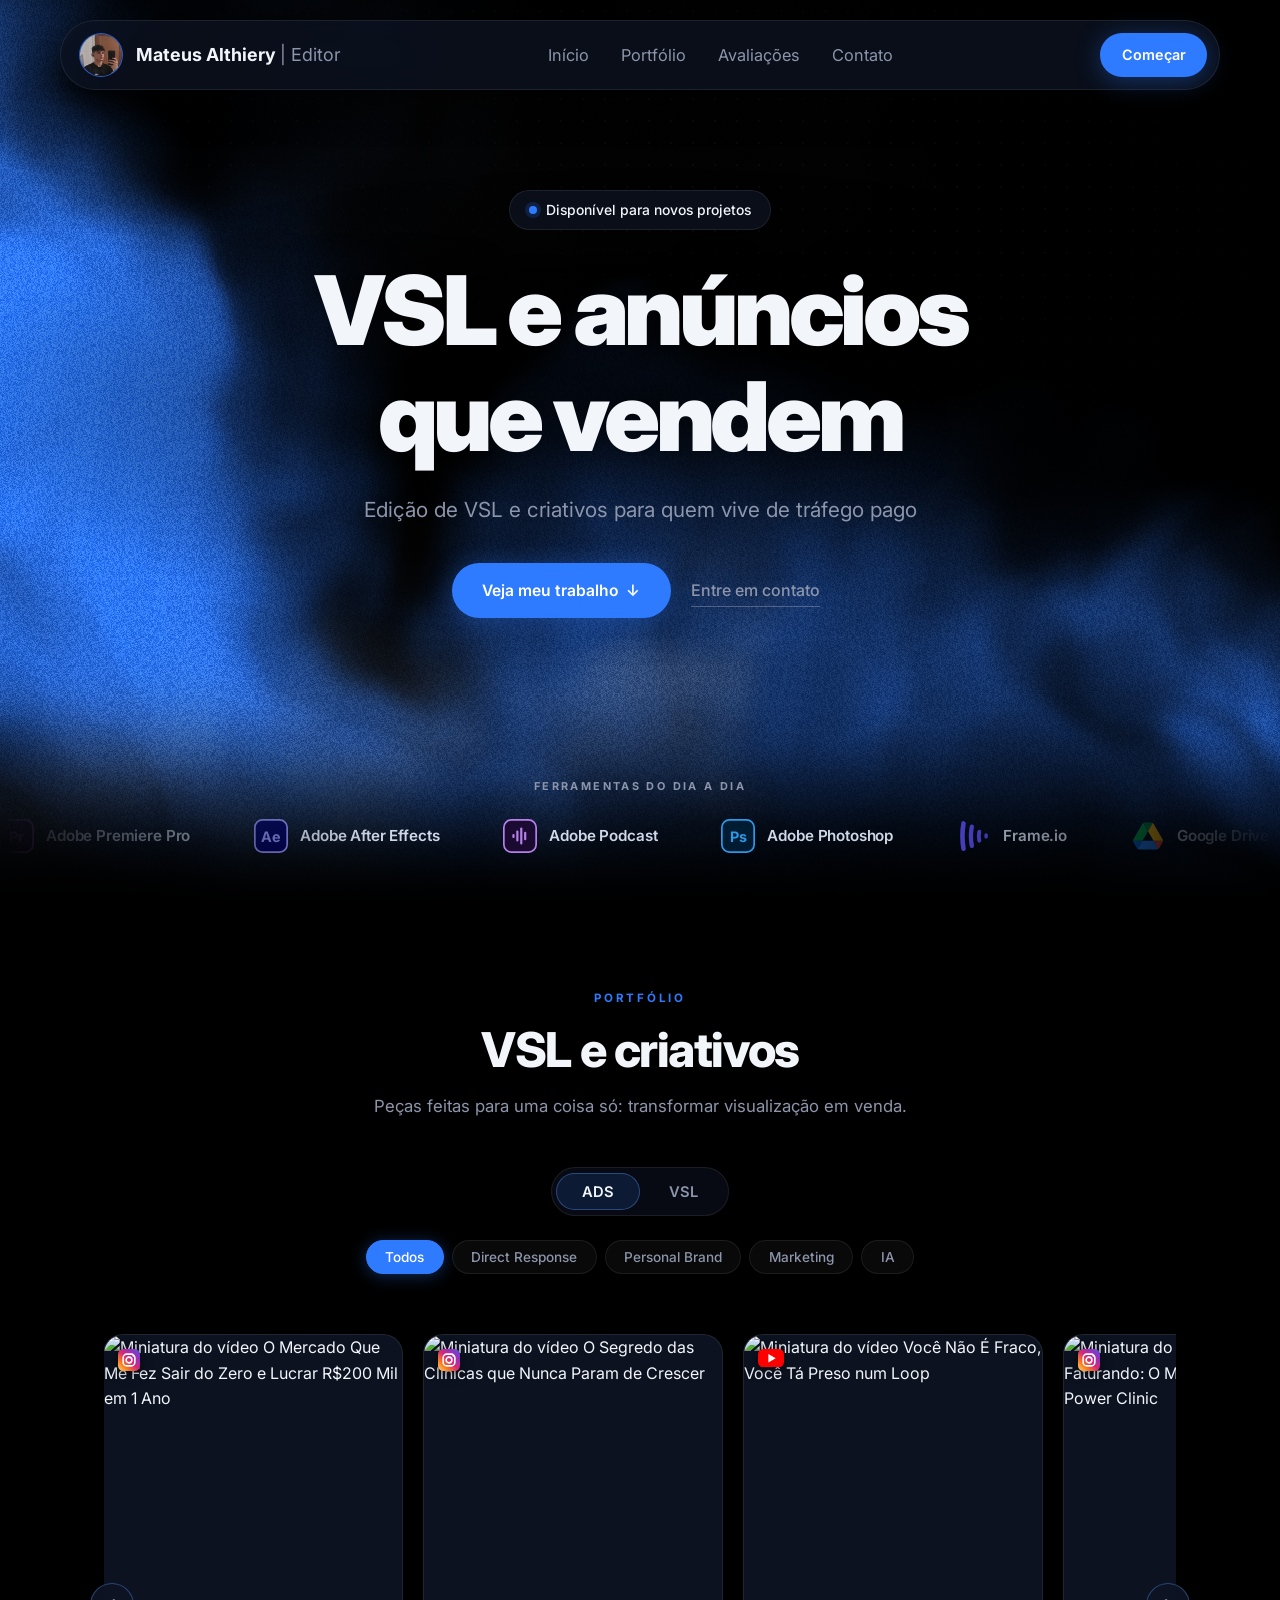
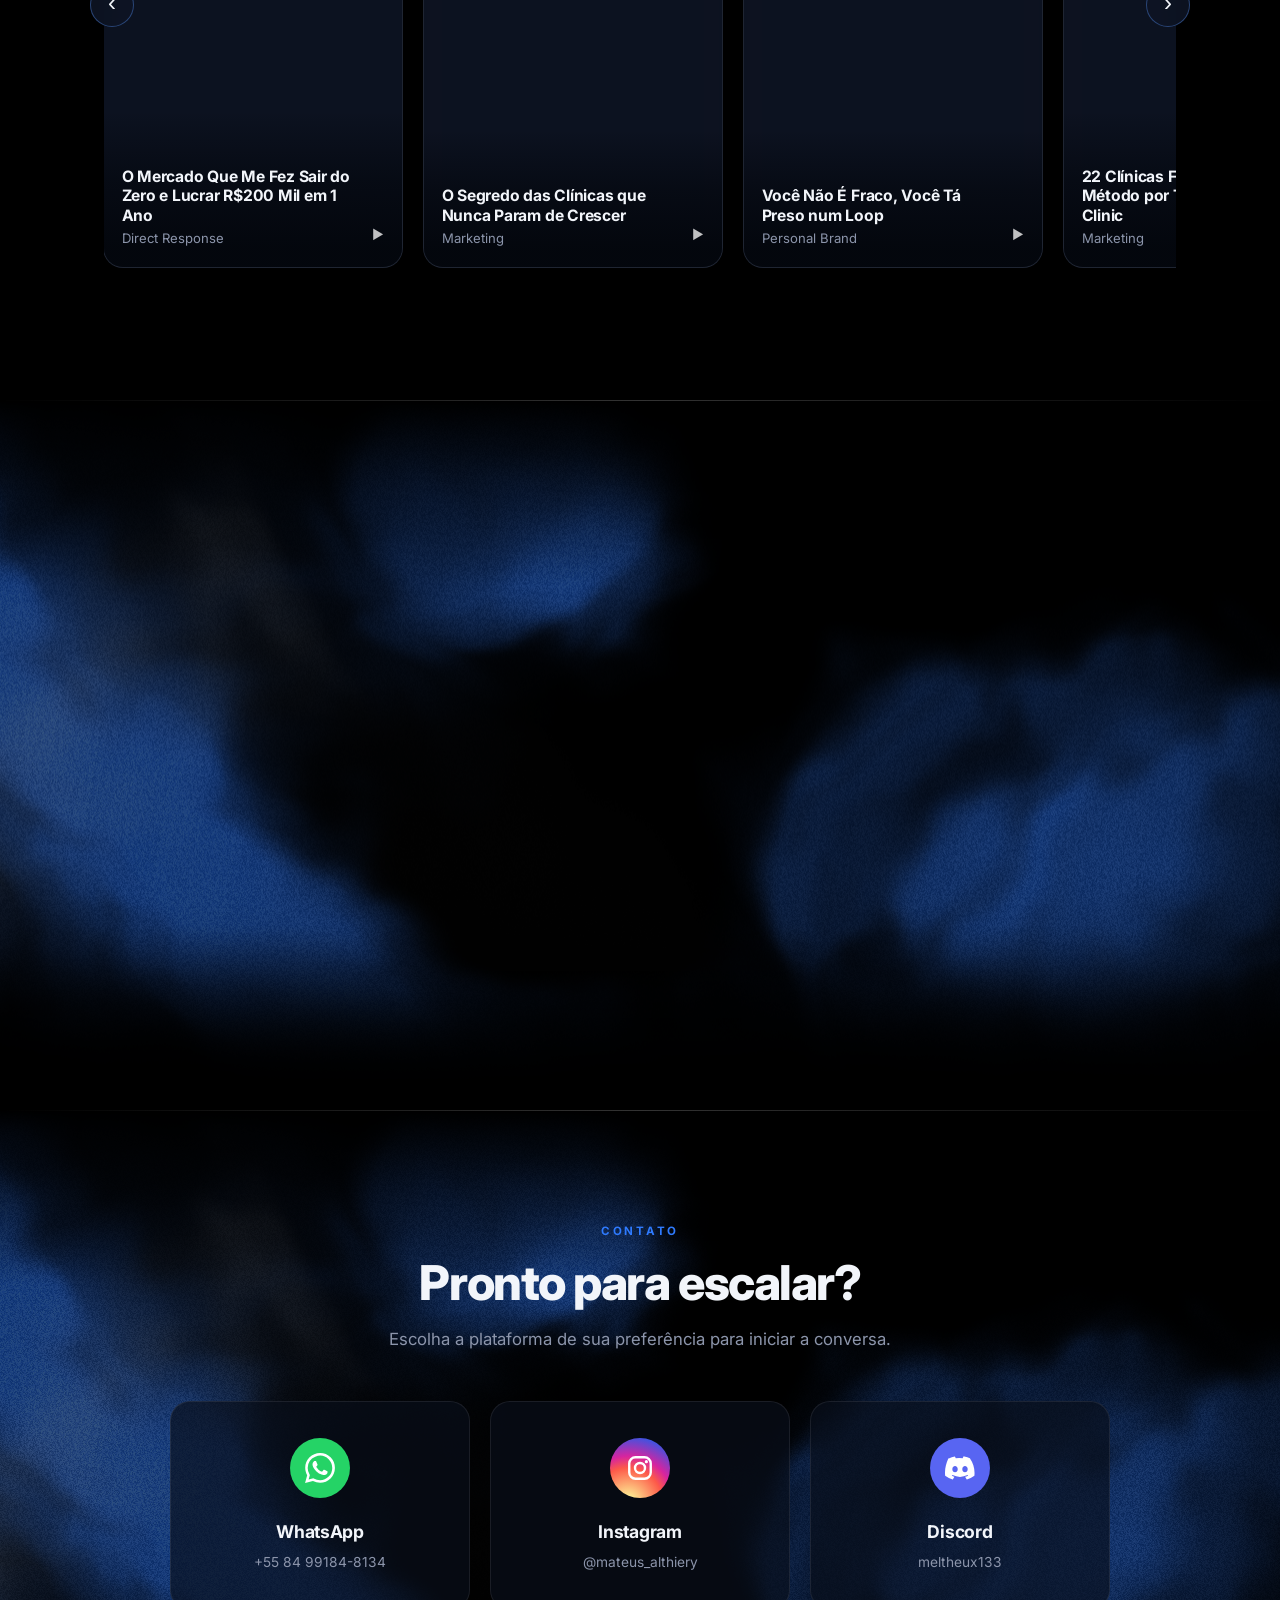
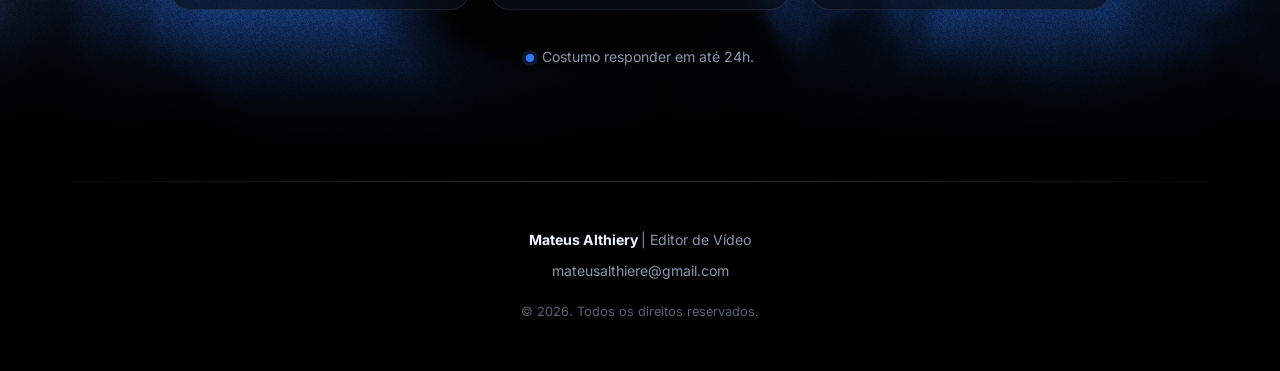
==== commit 7998ff02: "Faz o carrossel de avaliações andar sozinho De card em card, com 4,5s de pausa em cada, e não desliz" ====
--- a/vsl/index.html
+++ b/vsl/index.html
@@ -615,6 +615,6 @@
     </div>
   </div>
 
-  <script src="script.js?v=mtx9r2b0"></script>
+  <script src="script.js?v=mtxa32d2"></script>
 </body>
 </html>
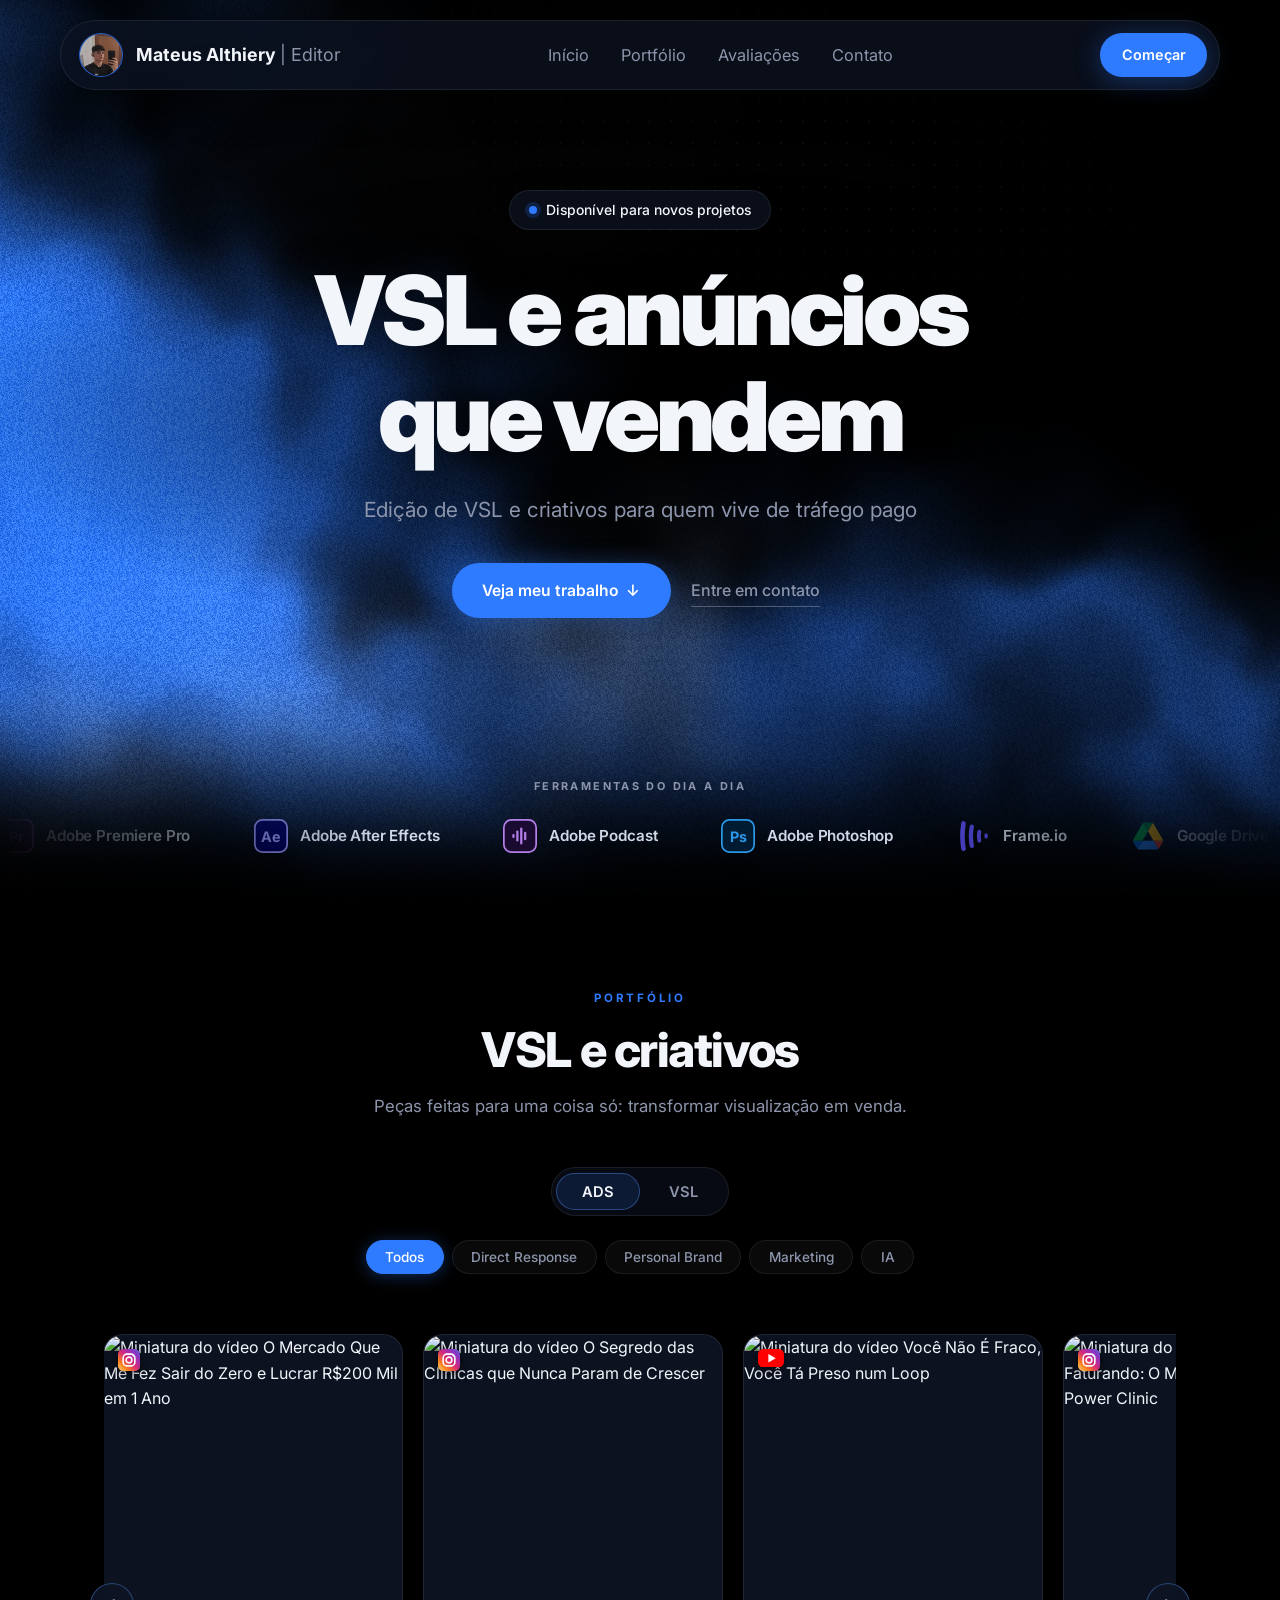
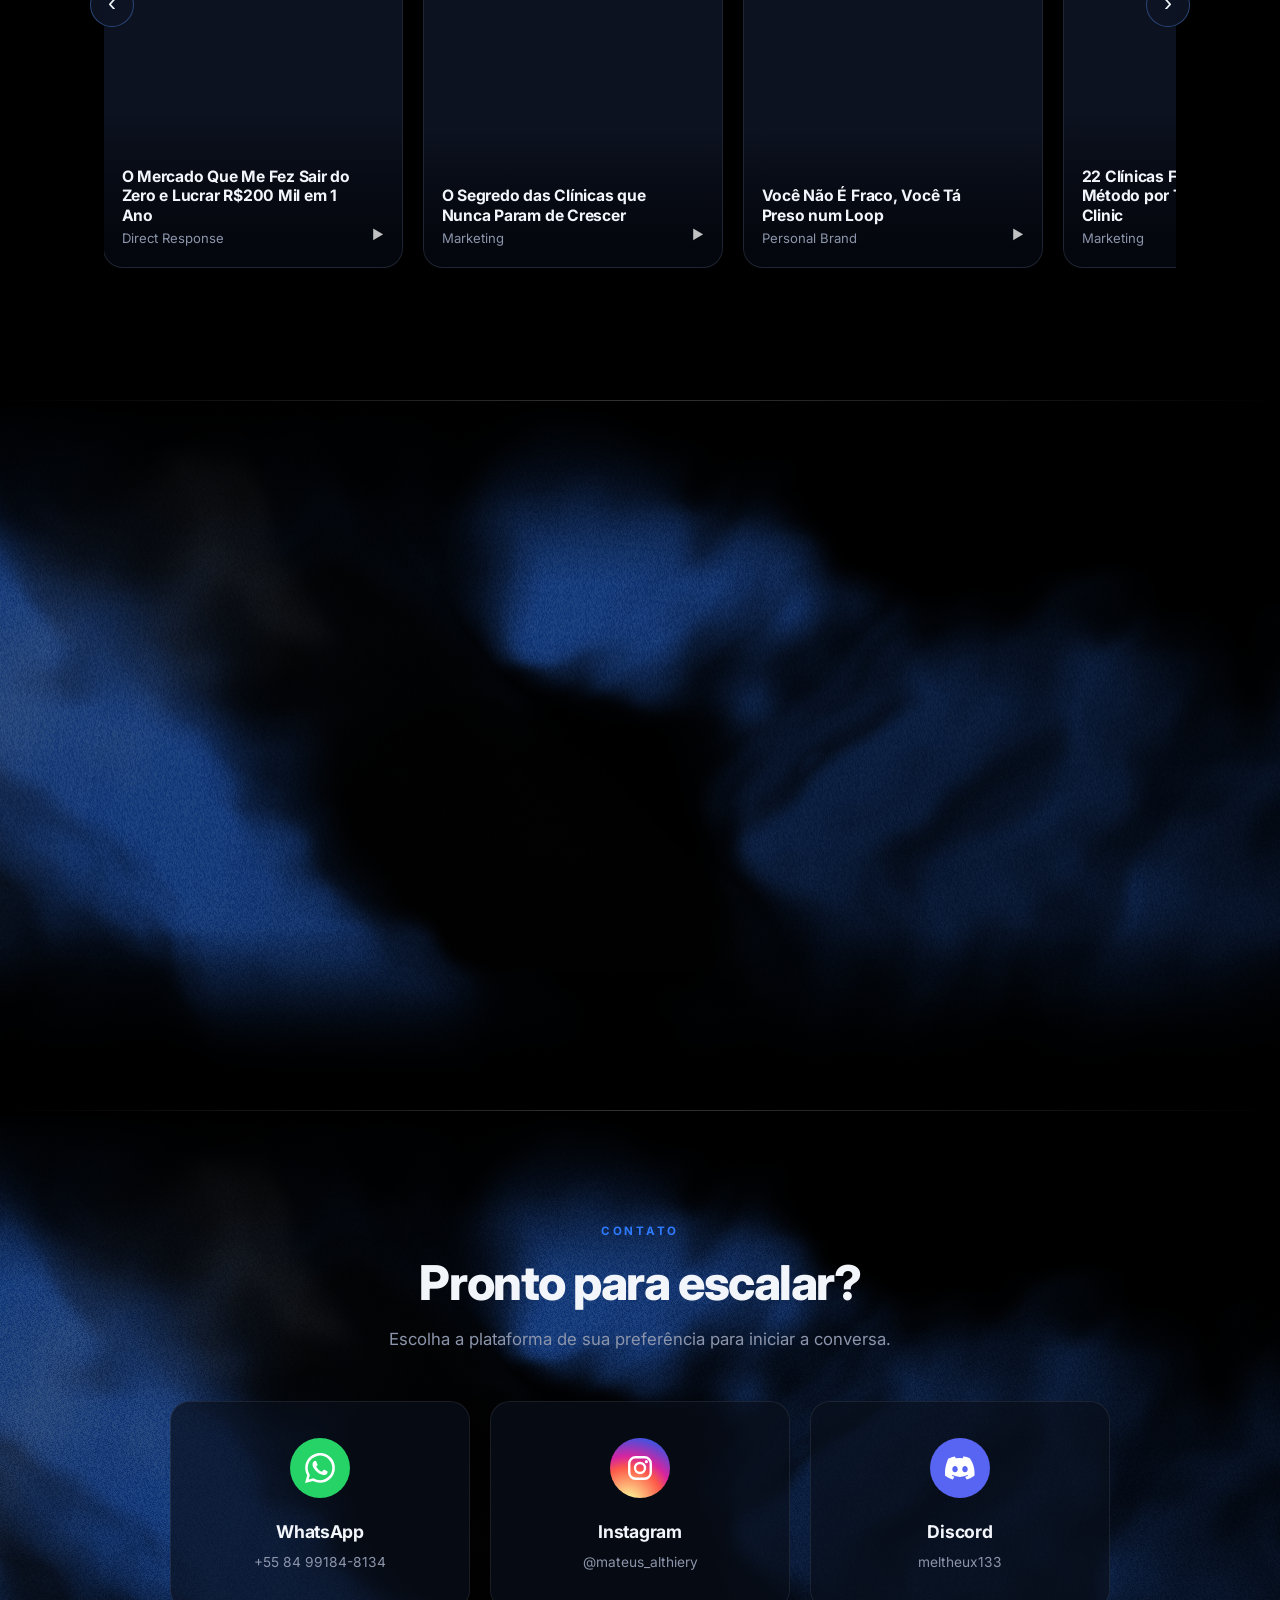
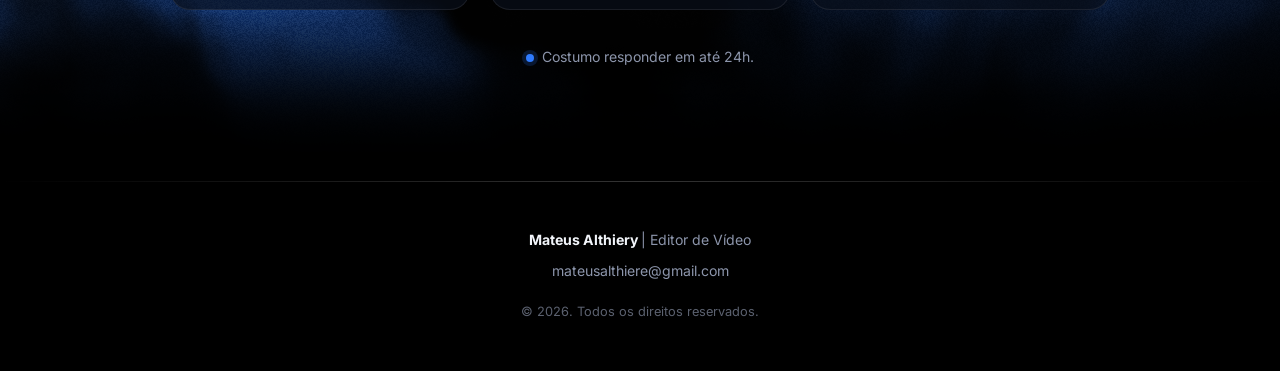
==== commit 8cd8245c: "Um card por vez no celular O card passa a ocupar o trilho inteiro: 335px num trilho de 335, sem a fa" ====
--- a/vsl/index.html
+++ b/vsl/index.html
@@ -29,7 +29,7 @@
   <link rel="preconnect" href="https://fonts.googleapis.com">
   <link rel="preconnect" href="https://fonts.gstatic.com" crossorigin>
   <link href="https://fonts.googleapis.com/css2?family=Barlow+Condensed:wght@900&family=Inter:wght@400;500;600;700;800;900&display=swap" rel="stylesheet">
-  <link rel="stylesheet" href="styles.css?v=mtx9y3c1">
+  <link rel="stylesheet" href="styles.css?v=mtxa73e3">
 </head>
 <body>
   <div class="page-bg" aria-hidden="true">
--- a/vsl/styles.css
+++ b/vsl/styles.css
@@ -915,20 +915,6 @@
   background: linear-gradient(180deg, transparent, rgba(255, 255, 255, 0.22) 50%, transparent);
 }
 
-/* Empilhados, o filete tem de deitar: em pé ele cortaria o card ao meio.
-   O degradê vira junto — deitado com o eixo antigo, ele esmaeceria na
-   espessura em vez de no comprimento, e a linha sumiria inteira. */
-@media (max-width: 710px) {
-  .review:not(:last-child)::after {
-    top: auto;
-    left: 0;
-    right: 0;
-    bottom: 0;
-    width: auto;
-    height: 1px;
-    background: linear-gradient(90deg, transparent, rgba(255, 255, 255, 0.22) 50%, transparent);
-  }
-}
 
 /* Faixa da foto: ocupa a altura toda do card, como uma lombada. */
 .review-foto-faixa {
@@ -1116,7 +1102,10 @@
    quatro linhas. Faixa mais fina, respiro menor e frase menor devolvem
    largura ao texto — o card encolhe porque o texto para de quebrar. */
 @media (max-width: 640px) {
-  .review { grid-template-columns: 72px 1fr; min-height: 0; }
+  /* Um card por vez: ele ocupa o trilho inteiro, sem a fatia do seguinte
+     espiando na borda. Quem avisa que há mais são as setas e o movimento
+     automático. */
+  .review { flex-basis: 100%; grid-template-columns: 72px 1fr; min-height: 0; }
   .review-corpo { padding: 1.15rem 0.95rem; gap: 0.8rem; }
   .review-destaque { font-size: 1.45rem; }
   .review-texto { font-size: 0.8rem; }
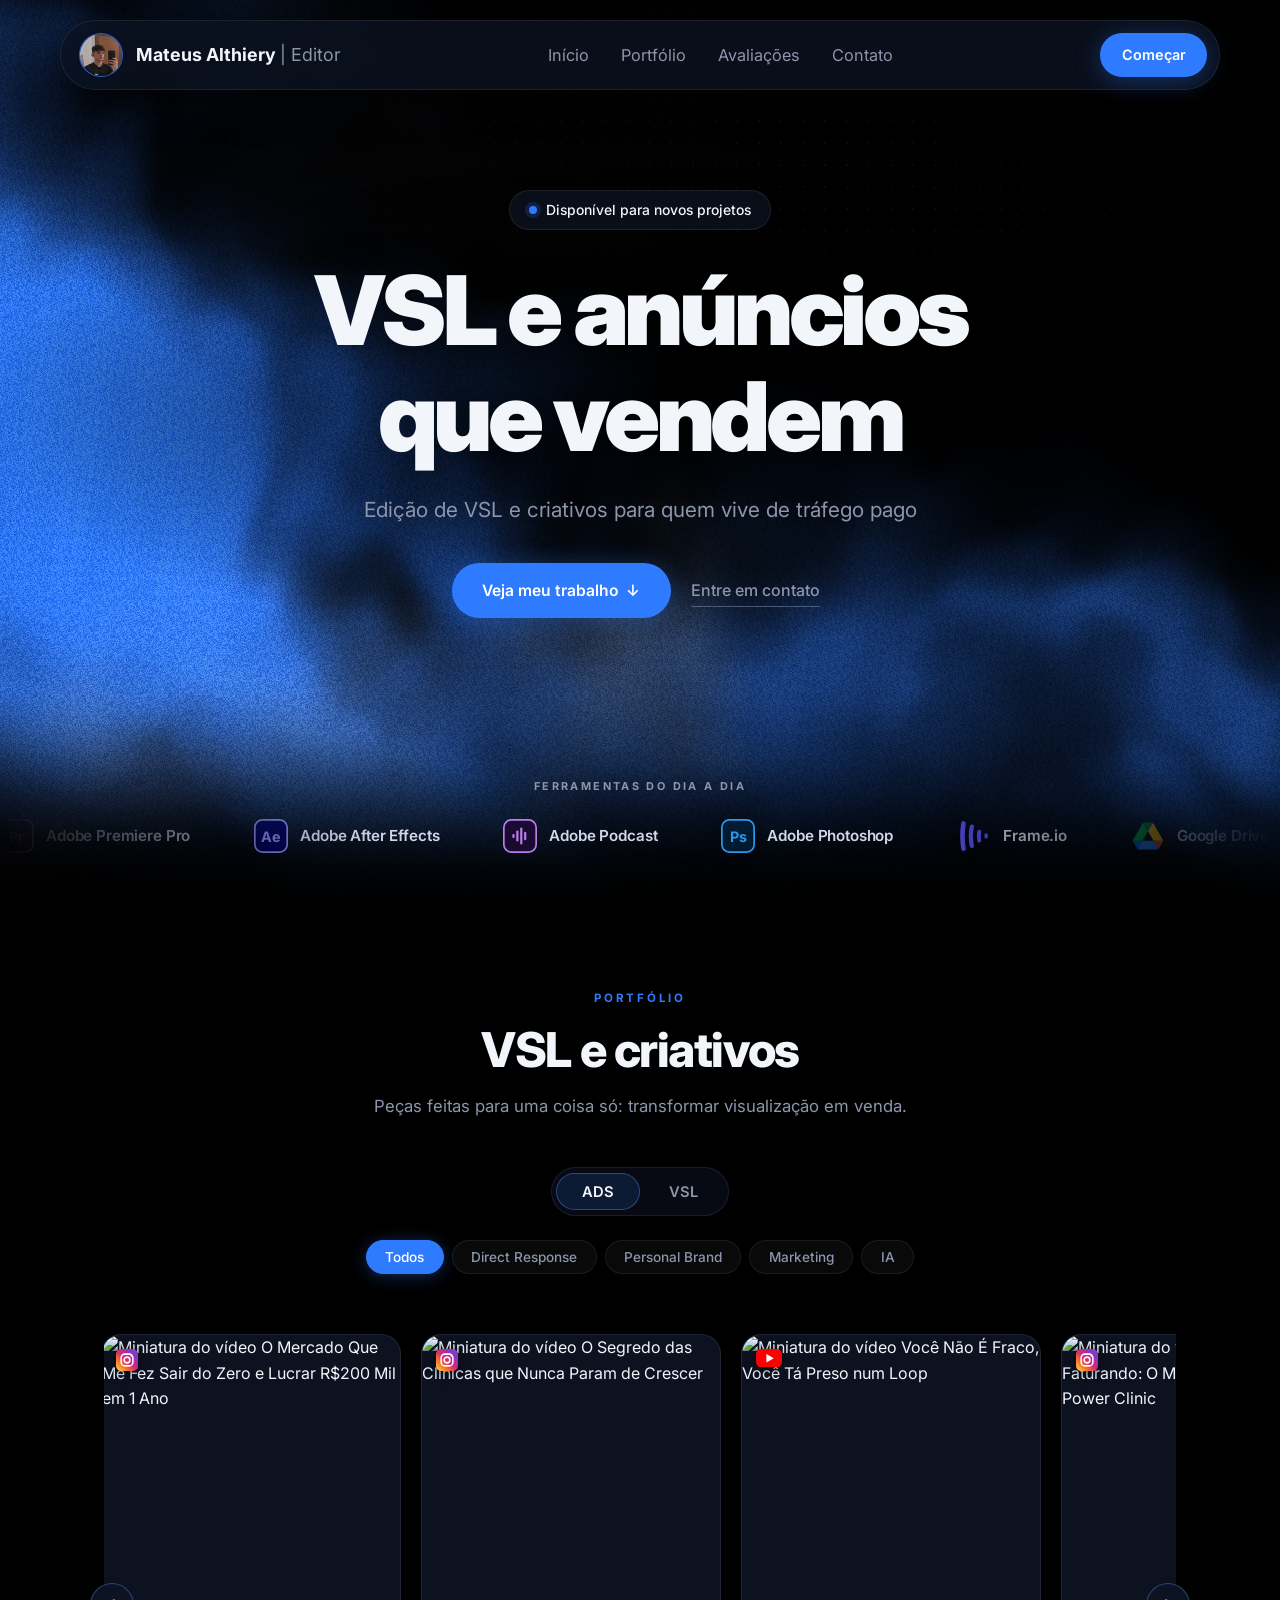
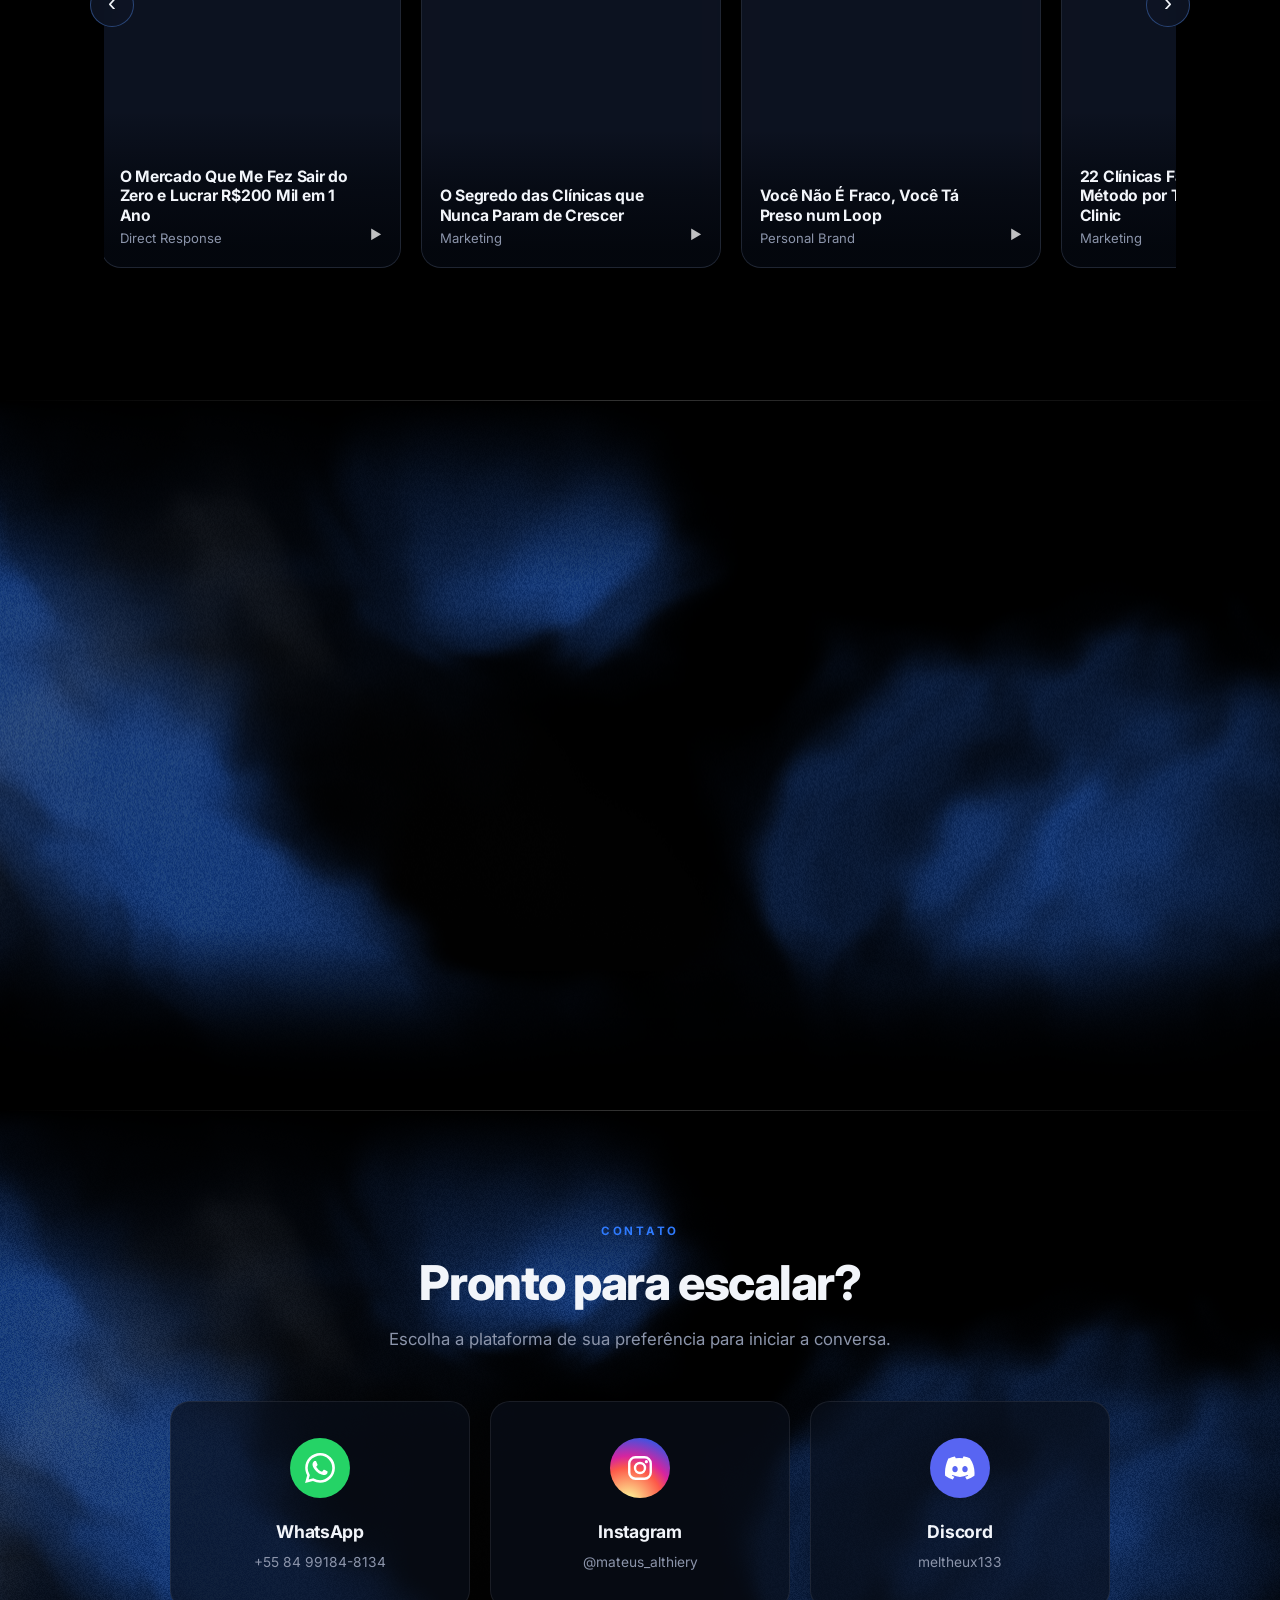
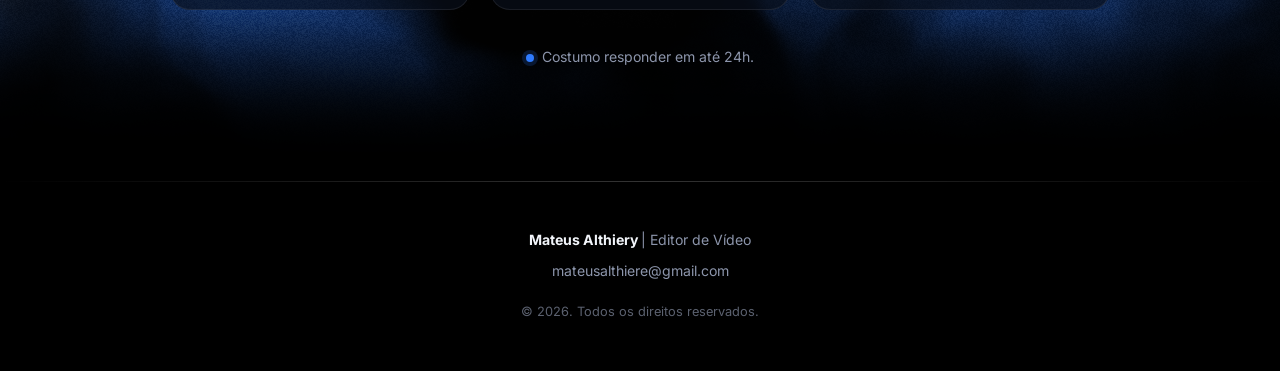
==== commit c4745376: "Conserta os três problemas do celular Rolagem lateral. O overflow-x: hidden estava só no body, e qua" ====
--- a/vsl/index.html
+++ b/vsl/index.html
@@ -29,7 +29,7 @@
   <link rel="preconnect" href="https://fonts.googleapis.com">
   <link rel="preconnect" href="https://fonts.gstatic.com" crossorigin>
   <link href="https://fonts.googleapis.com/css2?family=Barlow+Condensed:wght@900&family=Inter:wght@400;500;600;700;800;900&display=swap" rel="stylesheet">
-  <link rel="stylesheet" href="styles.css?v=mtxa73e3">
+  <link rel="stylesheet" href="styles.css?v=mtxal7i6">
 </head>
 <body>
   <div class="page-bg" aria-hidden="true">
@@ -615,6 +615,6 @@
     </div>
   </div>
 
-  <script src="script.js?v=mtxa32d2"></script>
+  <script src="script.js?v=mtxaf5g4"></script>
 </body>
 </html>
--- a/vsl/styles.css
+++ b/vsl/styles.css
@@ -26,6 +26,12 @@
 html {
   scroll-behavior: smooth;
   scroll-padding-top: 6rem;
+  /* O overflow-x do body sozinho não segura a rolagem lateral no celular:
+     quando o html fica em visible, o navegador repassa a rolagem para a
+     janela e a página anda para o lado. Aqui é clip, e não hidden, porque
+     hidden no html transformaria a raiz em contêiner de rolagem e mataria o
+     position: sticky da navbar. */
+  overflow-x: clip;
 }
 
 body {
@@ -1868,6 +1874,26 @@
   .nav-end { gap: 0.4rem; }
   .nav-end .btn-sm { padding: 0.6rem 0.95rem; font-size: 0.88rem; }
   .nav-toggle { width: 40px; height: 40px; }
+
+  /* Quem cede é sempre o nome, nunca o botão. */
+  .logo { flex: 0 1 auto; min-width: 0; }
+  .logo-text { min-width: 0; }
+  .nav-end { flex: 0 0 auto; }
+}
+
+/* Abaixo de 400px o nome não cabe, e não adianta deixá-lo encolher: a .logo
+   herda white-space: nowrap, então a caixa diminui mas o texto vaza e o
+   botão pinta por cima — foi o que apareceu no aparelho de 360px.
+
+   A conta: a pílula tem a largura da tela menos 32px de respiro; tirando
+   avatar, botão, menu e vãos, sobram 119px para o texto em 360px, e o nome
+   ocupa exatamente 119. Sem folga nenhuma, basta a fonte do sistema render
+   um fio mais larga para invadir. Em 400px sobram 159 e aí cabe. */
+@media (max-width: 400px) {
+  /* .logo .logo-text, e não só .logo-text: a regra que monta o nome em duas
+     linhas mora num @media de 640px mais abaixo no arquivo e ganharia no
+     desempate por ordem. */
+  .logo .logo-text { display: none; }
 }
 
 /* Celular: o cargo vai embaixo do nome, em vez de "| Editor" ao lado */
